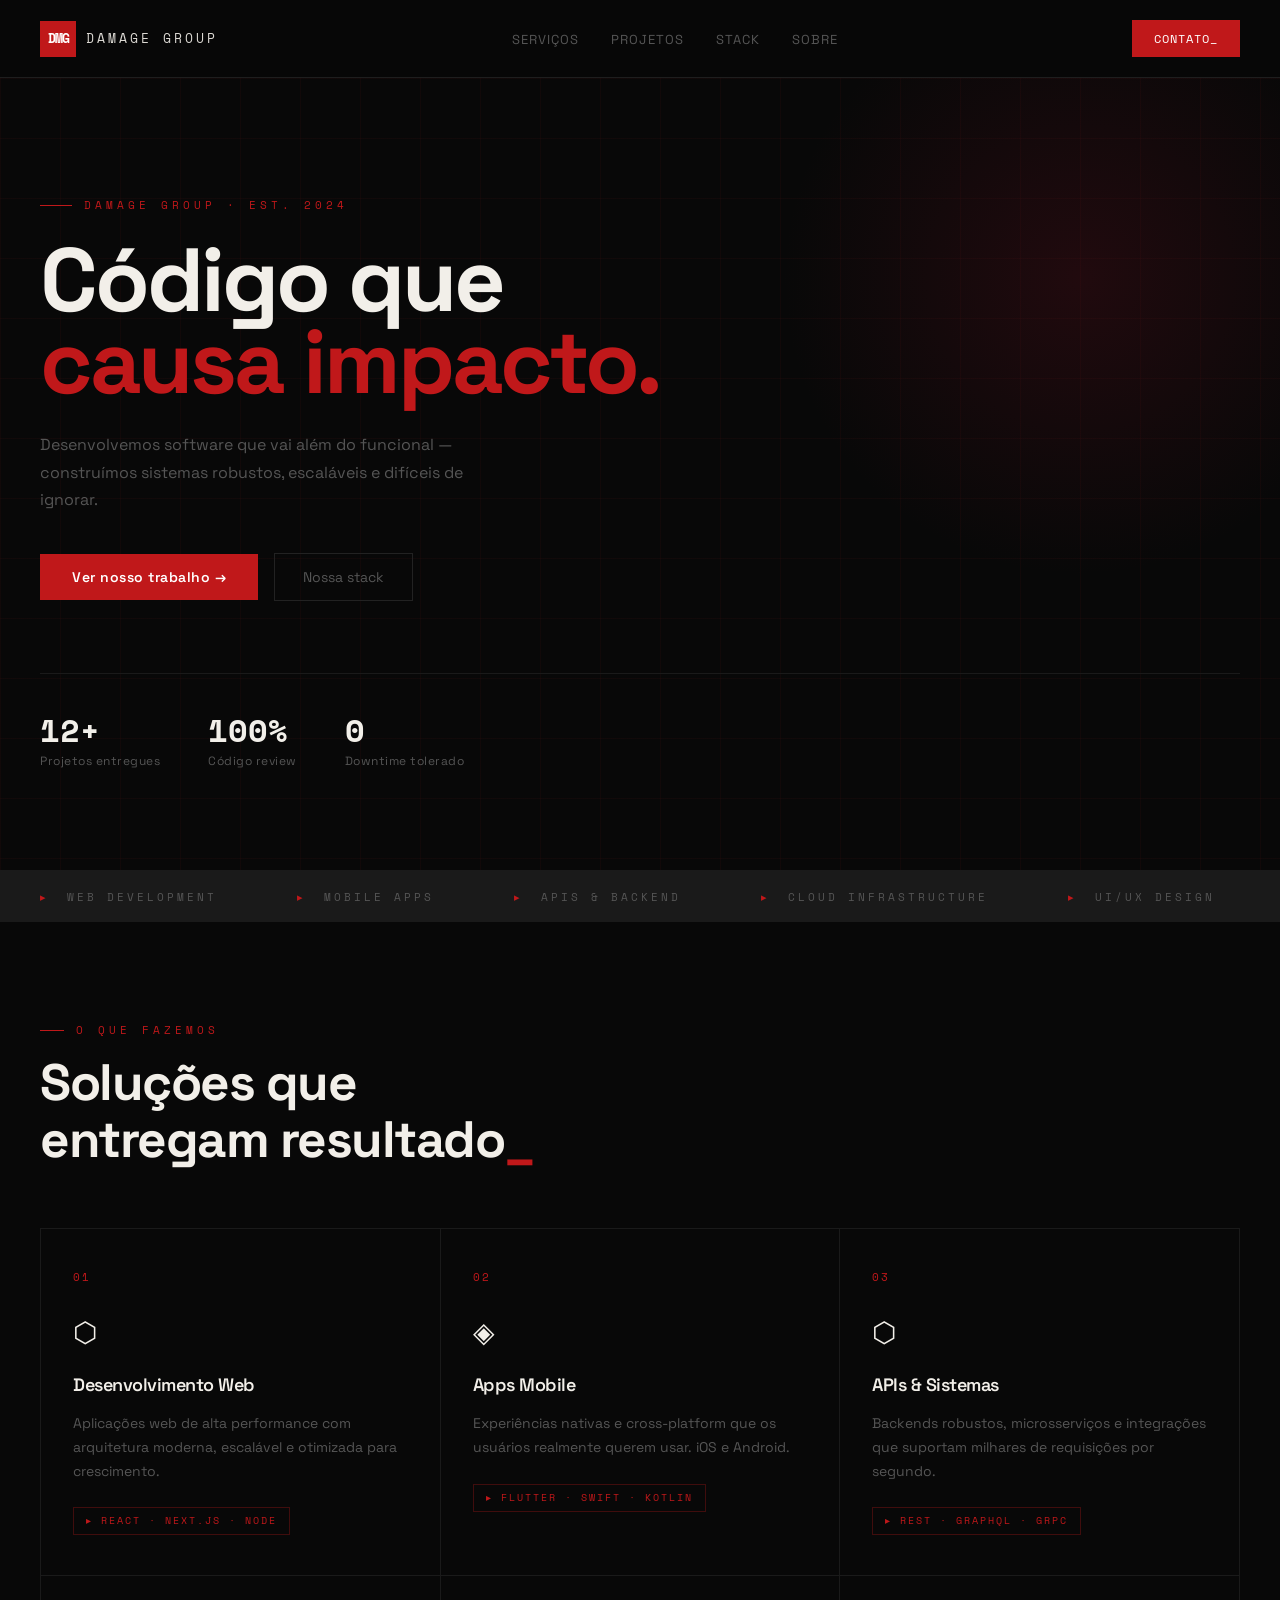
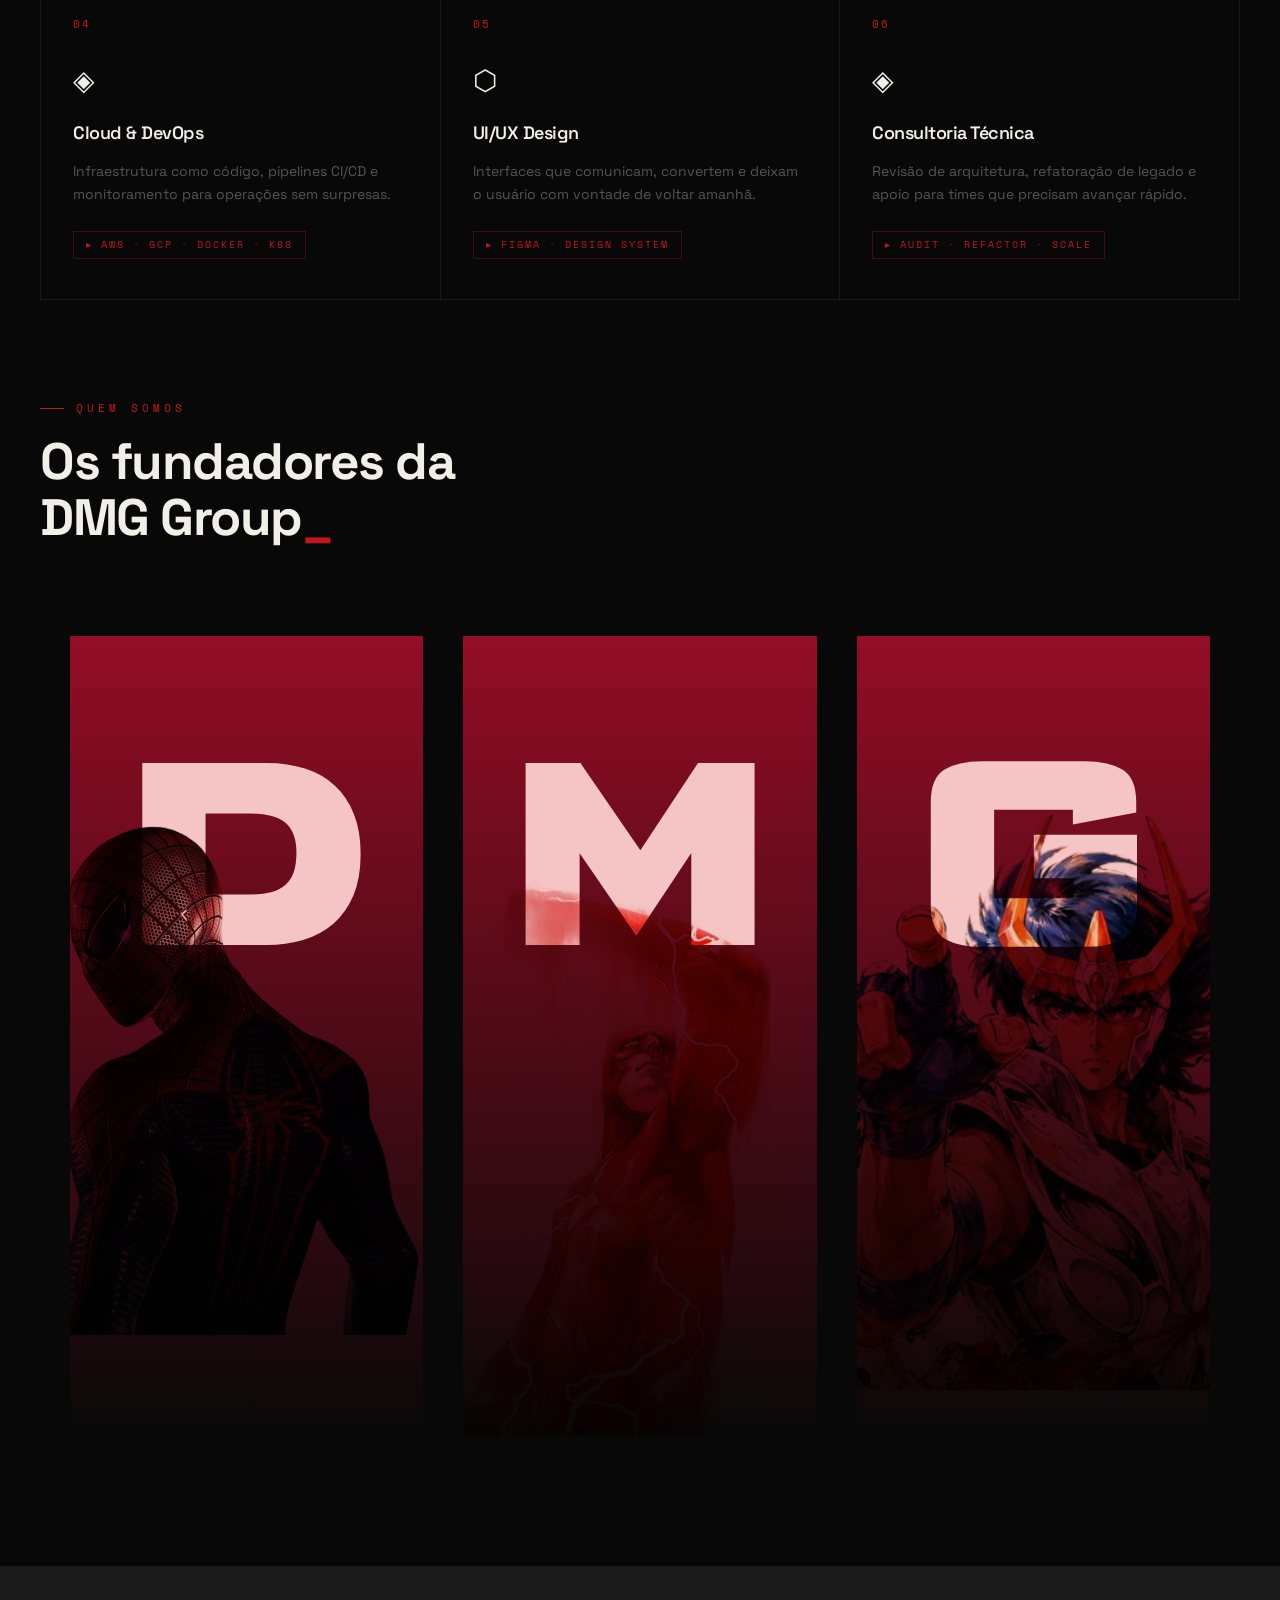
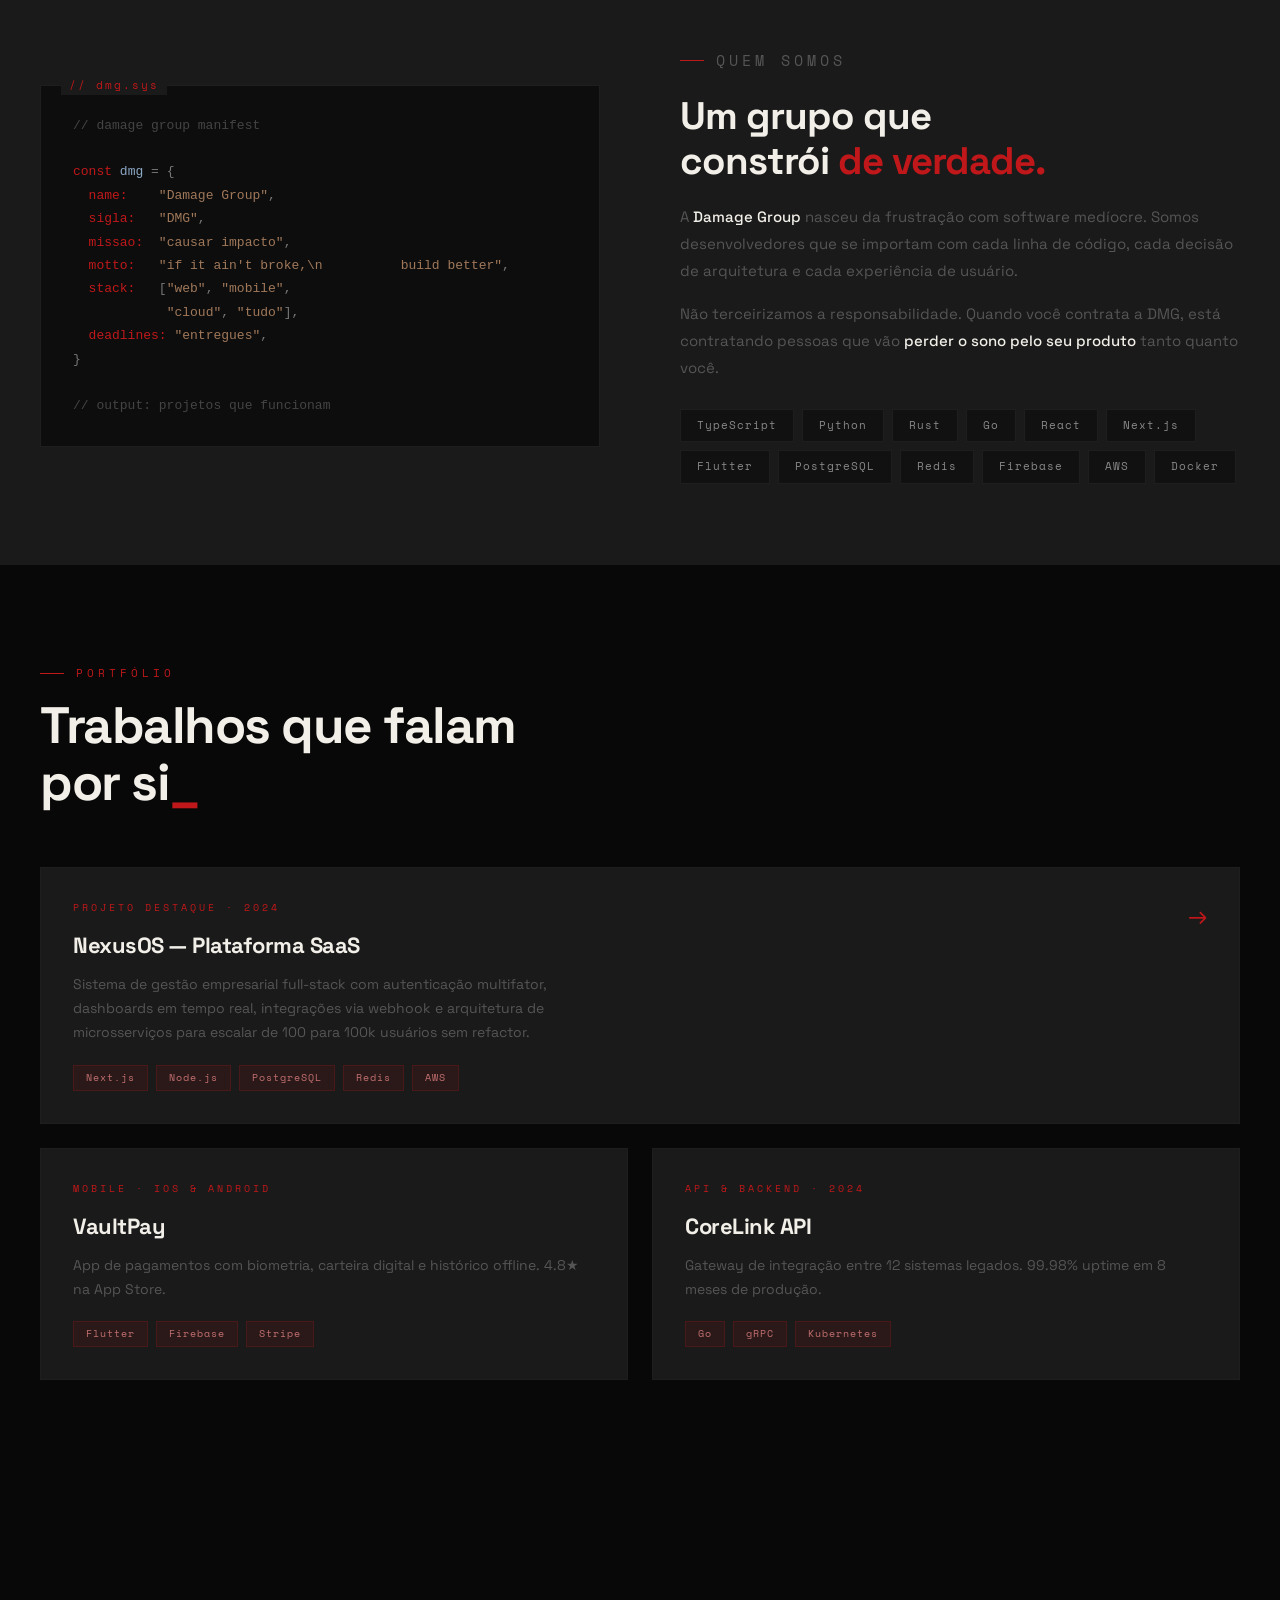
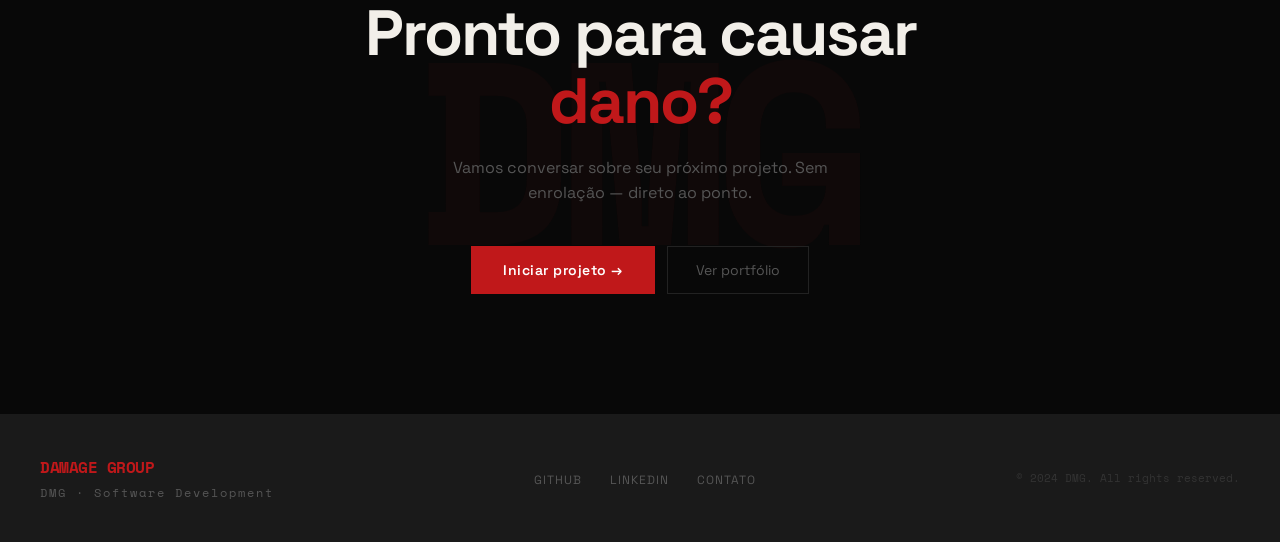
==== DMG_site/damage_group_landing.html @ 2942498f "Card section" ====
<!DOCTYPE html>
<html lang="pt-BR">
<head>
<meta charset="UTF-8">
<meta name="viewport" content="width=device-width, initial-scale=1.0">  
<link rel="stylesheet" href="css.css">
</head>
<nav>
  <div class="nav-logo">
    <div class="logo-mark">DMG</div>
    <span class="logo-text">Damage Group</span>
  </div>
  <ul class="nav-links">
    <li><a href="#">Serviços</a></li>
    <li><a href="#">Projetos</a></li>
    <li><a href="#">Stack</a></li>
    <li><a href="#">Sobre</a></li>
  </ul>
  <button class="nav-cta">Contato_</button>
</nav>

<!-- HERO -->
<section class="hero">
  <div class="hero-grid"></div>
  <div class="hero-glow"></div>

  <p class="hero-eyebrow">Damage Group · Est. 2024</p>

  <h1>
    Código que<br>
    <em>causa impacto.</em>
  </h1>

  <p class="hero-sub">
    Desenvolvemos software que vai além do funcional — construímos sistemas robustos, escaláveis e difíceis de ignorar.
  </p>

  <div class="hero-actions">
    <button class="btn-primary" onclick="sendPrompt('Quero saber mais sobre os serviços da Damage Group')">Ver nosso trabalho →</button>
    <button class="btn-ghost">Nossa stack</button>
  </div>

  <div class="hero-stats">
    <div>
      <div class="stat-num">12+</div>
      <div class="stat-label">Projetos entregues</div>
    </div>
    <div>
      <div class="stat-num">100%</div>
      <div class="stat-label">Código review</div>
    </div>
    <div>
      <div class="stat-num">0</div>
      <div class="stat-label">Downtime tolerado</div>
    </div>
  </div>
</section>

<!-- TICKER -->
<div class="ticker">
  <div class="ticker-inner" id="ticker">
    <span class="ticker-item"><span>▸</span> Web Development</span>
    <span class="ticker-item"><span>▸</span> Mobile Apps</span>
    <span class="ticker-item"><span>▸</span> APIs & Backend</span>
    <span class="ticker-item"><span>▸</span> Cloud Infrastructure</span>
    <span class="ticker-item"><span>▸</span> UI/UX Design</span>
    <span class="ticker-item"><span>▸</span> Code Review</span>
    <span class="ticker-item"><span>▸</span> DevOps</span>
    <span class="ticker-item"><span>▸</span> Security Audit</span>
    <span class="ticker-item"><span>▸</span> Web Development</span>
    <span class="ticker-item"><span>▸</span> Mobile Apps</span>
    <span class="ticker-item"><span>▸</span> APIs & Backend</span>
    <span class="ticker-item"><span>▸</span> Cloud Infrastructure</span>
    <span class="ticker-item"><span>▸</span> UI/UX Design</span>
    <span class="ticker-item"><span>▸</span> Code Review</span>
    <span class="ticker-item"><span>▸</span> DevOps</span>
    <span class="ticker-item"><span>▸</span> Security Audit</span>
  </div>
</div>

<!-- SERVICES -->
<section class="section">
  <p class="section-label">O que fazemos</p>
  <h2 class="section-title">Soluções que entregam resultado<span class="cursor">_</span></h2>

  <div class="services-grid">
    <div class="service-card">
      <div class="service-num">01</div>
      <span class="service-icon">⬡</span>
      <div class="service-name">Desenvolvimento Web</div>
      <p class="service-desc">Aplicações web de alta performance com arquitetura moderna, escalável e otimizada para crescimento.</p>
      <span class="service-tag">▸ React · Next.js · Node</span>
    </div>
    <div class="service-card">
      <div class="service-num">02</div>
      <span class="service-icon">◈</span>
      <div class="service-name">Apps Mobile</div>
      <p class="service-desc">Experiências nativas e cross-platform que os usuários realmente querem usar. iOS e Android.</p>
      <span class="service-tag">▸ Flutter · Swift · Kotlin</span>
    </div>
    <div class="service-card">
      <div class="service-num">03</div>
      <span class="service-icon">⬡</span>
      <div class="service-name">APIs & Sistemas</div>
      <p class="service-desc">Backends robustos, microsserviços e integrações que suportam milhares de requisições por segundo.</p>
      <span class="service-tag">▸ REST · GraphQL · gRPC</span>
    </div>
    <div class="service-card">
      <div class="service-num">04</div>
      <span class="service-icon">◈</span>
      <div class="service-name">Cloud & DevOps</div>
      <p class="service-desc">Infraestrutura como código, pipelines CI/CD e monitoramento para operações sem surpresas.</p>
      <span class="service-tag">▸ AWS · GCP · Docker · K8s</span>
    </div>
    <div class="service-card">
      <div class="service-num">05</div>
      <span class="service-icon">⬡</span>
      <div class="service-name">UI/UX Design</div>
      <p class="service-desc">Interfaces que comunicam, convertem e deixam o usuário com vontade de voltar amanhã.</p>
      <span class="service-tag">▸ Figma · Design System</span>
    </div>
    <div class="service-card">
      <div class="service-num">06</div>
      <span class="service-icon">◈</span>
      <div class="service-name">Consultoria Técnica</div>
      <p class="service-desc">Revisão de arquitetura, refatoração de legado e apoio para times que precisam avançar rápido.</p>
      <span class="service-tag">▸ Audit · Refactor · Scale</span>
    </div>
  </div>
</section>
<section class="sectioncard">
  <p class="section-label">Quem somos</p>
  <h2 class="section-title">Os fundadores da DMG Group<span class="cursor">_</span></h2>
  <div class="card-display">
    <div class="card" id="d">
      <div class="letter">D</div>
      <img src="images/dan.png" class="photo">  
    </div>
    <div class="card" id="m">
      <div class="letter">M</div>
      <img src="images/mige.png" class="photo">
    </div>
    <div class="card" id="g">
      <div class="letter">G</div>
      <img src="images/gui.png" class="photo">
    </div>
  </div>
</section>

<!-- ABOUT STRIP -->
<div class="about-strip">
  <div class="about-code">
<pre><span class="code-cmt">// damage group manifest</span>

<span class="code-key">const</span> <span class="code-val">dmg</span> = {
  <span class="code-key">name:</span>    <span class="code-str">"Damage Group"</span>,
  <span class="code-key">sigla:</span>   <span class="code-str">"DMG"</span>,
  <span class="code-key">missao:</span>  <span class="code-str">"causar impacto"</span>,
  <span class="code-key">motto:</span>   <span class="code-str">"if it ain't broke,\n          build better"</span>,
  <span class="code-key">stack:</span>   [<span class="code-str">"web"</span>, <span class="code-str">"mobile"</span>,
            <span class="code-str">"cloud"</span>, <span class="code-str">"tudo"</span>],
  <span class="code-key">deadlines:</span> <span class="code-str">"entregues"</span>,
}

<span class="code-cmt">// output: projetos que funcionam</span></pre>
  </div>

  <div class="about-text">
    <p class="section-label" style="margin-bottom:20px">Quem somos</p>
    <h2>Um grupo que<br>constrói <span style="color:var(--red)">de verdade.</span></h2>
    <p>
      A <strong>Damage Group</strong> nasceu da frustração com software medíocre. Somos desenvolvedores que se importam com cada linha de código, cada decisão de arquitetura e cada experiência de usuário.
    </p>
    <p>
      Não terceirizamos a responsabilidade. Quando você contrata a DMG, está contratando pessoas que vão <strong>perder o sono pelo seu produto</strong> tanto quanto você.
    </p>

    <div class="tech-list">
      <span class="tech-pill">TypeScript</span>
      <span class="tech-pill">Python</span>
      <span class="tech-pill">Rust</span>
      <span class="tech-pill">Go</span>
      <span class="tech-pill">React</span>
      <span class="tech-pill">Next.js</span>
      <span class="tech-pill">Flutter</span>
      <span class="tech-pill">PostgreSQL</span>
      <span class="tech-pill">Redis</span>
      <span class="tech-pill">Firebase</span>
      <span class="tech-pill">AWS</span>
      <span class="tech-pill">Docker</span>
    </div>
  </div>
</div>

<!-- PROJECTS -->
<section class="section">
  <p class="section-label">Portfólio</p>
  <h2 class="section-title">Trabalhos que falam por si<span class="cursor">_</span></h2>

  <div class="projects-grid">
    <div class="project-card featured">
      <div>
        <div class="project-type">Projeto destaque · 2024</div>
        <div class="project-name">NexusOS — Plataforma SaaS</div>
        <p class="project-desc">Sistema de gestão empresarial full-stack com autenticação multifator, dashboards em tempo real, integrações via webhook e arquitetura de microsserviços para escalar de 100 para 100k usuários sem refactor.</p>
        <div class="project-tags">
          <span class="project-tag">Next.js</span>
          <span class="project-tag">Node.js</span>
          <span class="project-tag">PostgreSQL</span>
          <span class="project-tag">Redis</span>
          <span class="project-tag">AWS</span>
        </div>
      </div>
      <div class="project-arrow">→</div>
    </div>

    <div class="project-card">
      <div class="project-type">Mobile · iOS & Android</div>
      <div class="project-name">VaultPay</div>
      <p class="project-desc">App de pagamentos com biometria, carteira digital e histórico offline. 4.8★ na App Store.</p>
      <div class="project-tags">
        <span class="project-tag">Flutter</span>
        <span class="project-tag">Firebase</span>
        <span class="project-tag">Stripe</span>
      </div>
    </div>

    <div class="project-card">
      <div class="project-type">API & Backend · 2024</div>
      <div class="project-name">CoreLink API</div>
      <p class="project-desc">Gateway de integração entre 12 sistemas legados. 99.98% uptime em 8 meses de produção.</p>
      <div class="project-tags">
        <span class="project-tag">Go</span>
        <span class="project-tag">gRPC</span>
        <span class="project-tag">Kubernetes</span>
      </div>
    </div>
  </div>
</section>

<!-- CTA -->
<section class="cta-section">
  <h2>Pronto para causar <span style="color:var(--red)">dano?</span></h2>
  <p>Vamos conversar sobre seu próximo projeto. Sem enrolação — direto ao ponto.</p>
  <div class="cta-actions">
    <button class="btn-primary" onclick="sendPrompt('Quero contratar a Damage Group para um projeto')">Iniciar projeto →</button>
    <button class="btn-ghost">Ver portfólio</button>
  </div>
</section>

<!-- FOOTER -->
<footer>
  <div class="footer-brand">
    <strong>DAMAGE GROUP</strong>
    DMG · Software Development
  </div>
  <ul class="footer-links">
    <li><a href="#">GitHub</a></li>
    <li><a href="#">LinkedIn</a></li>
    <li><a href="#">Contato</a></li>
  </ul>
  <span class="footer-copy">© 2024 DMG. All rights reserved.</span>
</footer>
<script src="script.js"></script>
---- DMG_site/css.css ----
@import url('https://fonts.googleapis.com/css2?family=Space+Grotesk:wght@300;400;500;600;700&family=Space+Mono:wght@400;700&display=swap');
@import url('https://fonts.googleapis.com/css2?family=Science+Gothic:wght@100..900&display=swap');
  *, *::before, *::after { box-sizing: border-box; margin: 0; padding: 0; }

  :root {
    --black: #080808;
    --red: #C0181A;
    --burgundy: #6B1020;
    --white: #F2EFE9;
    --off: #1A1A1A;
    --muted: #555;
    --mono: 'Space Mono', monospace;
    --sans: 'Space Grotesk', sans-serif;
  }

  body {
    background: var(--black);
    color: var(--white);
    font-family: var(--sans);
    overflow-x: hidden;
    line-height: 1.6;
  }  
  
  /* NAV */
  nav {
    display: flex;
    align-items: center;
    justify-content: space-between;
    padding: 20px 40px;
    border-bottom: 1px solid #1e1e1e;
    position: sticky;
    top: 0;
    background: rgba(8,8,8,0.95);
    backdrop-filter: blur(12px);
    z-index: 100;
  }

  .nav-logo {
    display: flex;
    align-items: center;
    gap: 10px;
  }

  .logo-mark {
    width: 36px;
    height: 36px;
    background: var(--red);
    display: flex;
    align-items: center;
    justify-content: center;
    font-family: var(--mono);
    font-size: 13px;
    font-weight: 700;
    letter-spacing: -1px;
    color: #fff;
  }

  .logo-text {
    font-family: var(--mono);
    font-size: 13px;
    letter-spacing: 3px;
    text-transform: uppercase;
    color: var(--white);
    opacity: 0.9;
  }

  .nav-links {
    display: flex;
    gap: 32px;
    list-style: none;
  }

  .nav-links a {
    color: var(--muted);
    text-decoration: none;
    font-size: 13px;
    letter-spacing: 1px;
    text-transform: uppercase;
    transition: color 0.2s;
  }

  .nav-links a:hover { color: var(--white); }

  .nav-cta {
    background: var(--red);
    color: #fff;
    border: none;
    padding: 10px 22px;
    font-family: var(--mono);
    font-size: 12px;
    letter-spacing: 1px;
    cursor: pointer;
    text-transform: uppercase;
    transition: background 0.2s;
  }

  .nav-cta:hover { background: #a01214; }

  /* HERO */
  .hero {
    min-height: 88vh;
    display: flex;
    flex-direction: column;
    justify-content: center;
    padding: 80px 40px 60px;
    position: relative;
    overflow: hidden;
  }

  .hero-grid {
    position: absolute;
    inset: 0;
    background-image:
      linear-gradient(rgba(192,24,26,0.05) 1px, transparent 1px),
      linear-gradient(90deg, rgba(192,24,26,0.05) 1px, transparent 1px);
    background-size: 60px 60px;
    pointer-events: none;
  }

  .hero-glow {
    position: absolute;
    width: 600px;
    height: 600px;
    background: radial-gradient(circle, rgba(107,16,32,0.25) 0%, transparent 70%);
    top: -100px;
    right: -100px;
    pointer-events: none;
  }

  .hero-eyebrow {
    font-family: var(--mono);
    font-size: 11px;
    color: var(--red);
    letter-spacing: 4px;
    text-transform: uppercase;
    margin-bottom: 24px;
    display: flex;
    align-items: center;
    gap: 12px;
  }

  .hero-eyebrow::before {
    content: '';
    display: block;
    width: 32px;
    height: 1px;
    background: var(--red);
  }

  .hero h1 {
    font-size: clamp(48px, 7vw, 96px);
    font-weight: 700;
    line-height: 0.92;
    letter-spacing: -3px;
    max-width: 800px;
    position: relative;
    z-index: 1;
  }

  .hero h1 em {
    font-style: normal;
    color: var(--red);
    display: block;
  }

  .hero-sub {
    font-size: 16px;
    color: var(--muted);
    max-width: 480px;
    margin-top: 28px;
    line-height: 1.7;
    position: relative;
    z-index: 1;
  }

  .hero-actions {
    display: flex;
    gap: 16px;
    margin-top: 40px;
    align-items: center;
    position: relative;
    z-index: 1;
  }

  .btn-primary {
    background: var(--red);
    color: #fff;
    border: none;
    padding: 14px 32px;
    font-family: var(--sans);
    font-size: 14px;
    font-weight: 600;
    cursor: pointer;
    letter-spacing: 0.5px;
    transition: background 0.2s, transform 0.1s;
  }

  .btn-primary:hover { background: #a01214; }
  .btn-primary:active { transform: scale(0.98); }

  .btn-ghost {
    background: none;
    color: var(--muted);
    border: 1px solid #222;
    padding: 14px 28px;
    font-family: var(--sans);
    font-size: 14px;
    cursor: pointer;
    transition: border-color 0.2s, color 0.2s;
  }

  .btn-ghost:hover { border-color: #444; color: var(--white); }

  .hero-stats {
    display: flex;
    gap: 48px;
    margin-top: 72px;
    padding-top: 40px;
    border-top: 1px solid #1a1a1a;
    position: relative;
    z-index: 1;
  }

  .stat-num {
    font-family: var(--mono);
    font-size: 32px;
    font-weight: 700;
    color: var(--white);
    line-height: 1;
  }

  .stat-label {
    font-size: 12px;
    color: var(--muted);
    margin-top: 6px;
    letter-spacing: 0.5px;
  }

  /* TICKER */
  .ticker {
    border-top: 1px solid #1a1a1a;
    border-bottom: 1px solid #1a1a1a;
    background: var(--off);
    padding: 12px 0;
    overflow: hidden;
    white-space: nowrap;
  }

  .ticker-inner {
    display: inline-flex;
    animation: ticker 18s linear infinite;
  }

  .ticker-item {
    font-family: var(--mono);
    font-size: 11px;
    letter-spacing: 3px;
    text-transform: uppercase;
    color: var(--muted);
    padding: 0 40px;
  }

  .ticker-item span {
    color: var(--red);
    margin-right: 8px;
  }

  .card-display{
    width: 100%;
    padding: 10px;
    margin-top: 60px;
    display: flex;
    flex-direction: row;
    align-items: center;
    justify-content: space-between;
    transition: all .4s ease;
  }

  .card{
    overflow: hidden;
    justify-content: center;
    align-items: center;
    display: flex;
    flex-direction: column;
    width: 550px;
    height: 800px;
    background: linear-gradient(to bottom, #940d26, #080808);
    padding: 0px;
    margin: 20px;
    font-family: "Science Gothic", sans-serif;
    font-size: 150px;
    font-weight: 800;
    color: #f5c5c5;
    transition: all .4s ease;
    position: relative;
  }

  .photo{
    min-width: 100%;
    position: relative;
    inset: 0;
    margin-top: 80px;
    z-index: 2;
    overflow: hidden;
    
    mix-blend-mode:multiply;

  }

  .card:hover{
    transform: scale(1.05);
  }

  .card.active{
    transform: scale(1.20);
    z-index: 2;
  }

  .card.inactive{
    transform: scale(0.8);
    opacity: 0.1;
    margin: 30px;
  }

  .letter{
    position: absolute;
    top: 10px;
    font-size: 260px;
  }
  @keyframes ticker {
    from { transform: translateX(0); }
    to { transform: translateX(-50%); }
  }

  /* SERVICES */
  .section {
    padding: 100px 40px;
    width: 100%;
  }
  .sectioncard{
    padding: 100px 40px;
    padding-top: 0px;;
    width: 100%;
  }
  .section-label {
    font-family: var(--mono);
    font-size: 11px;
    color: var(--red);
    letter-spacing: 4px;
    text-transform: uppercase;
    margin-bottom: 16px;
    display: flex;
    align-items: center;
    gap: 12px;
  }

  .section-label::before {
    content: '';
    display: block;
    width: 24px;
    height: 1px;
    background: var(--red);
  }

  .section-title {
    font-size: clamp(32px, 4vw, 52px);
    font-weight: 700;
    letter-spacing: -1.5px;
    line-height: 1.1;
    max-width: 520px;
  }

  .services-grid {
    display: grid;
    grid-template-columns: repeat(3, 1fr);
    gap: 1px;
    margin-top: 60px;
    background: #1a1a1a;
    border: 1px solid #1a1a1a;
  }

  .service-card {
    background: var(--black);
    padding: 40px 32px;
    position: relative;
    overflow: hidden;
    transition: background 0.25s;
  }

  .service-card::before {
    content: '';
    position: absolute;
    top: 0;
    left: 0;
    right: 0;
    height: 2px;
    background: var(--red);
    transform: scaleX(0);
    transform-origin: left;
    transition: transform 0.3s;
  }

  .service-card:hover { background: #0d0d0d; }
  .service-card:hover::before { transform: scaleX(1); }

  .service-num {
    font-family: var(--mono);
    font-size: 11px;
    color: var(--red);
    letter-spacing: 2px;
    margin-bottom: 24px;
  }

  .service-icon {
    font-size: 28px;
    margin-bottom: 16px;
    display: block;
  }

  .service-name {
    font-size: 18px;
    font-weight: 600;
    letter-spacing: -0.5px;
    margin-bottom: 12px;
  }

  .service-desc {
    font-size: 14px;
    color: var(--muted);
    line-height: 1.7;
  }

  .service-tag {
    display: inline-flex;
    margin-top: 24px;
    font-family: var(--mono);
    font-size: 10px;
    color: var(--red);
    letter-spacing: 2px;
    text-transform: uppercase;
    border: 1px solid rgba(192,24,26,0.3);
    padding: 5px 12px;
    gap: 6px;
    align-items: center;
  }

  /* ABOUT STRIP */
  .about-strip {
    background: var(--off);
    border-top: 1px solid #1a1a1a;
    border-bottom: 1px solid #1a1a1a;
    padding: 80px 40px;
    display: grid;
    grid-template-columns: 1fr 1fr;
    gap: 80px;
    align-items: center;
  }

  .about-code {
    background: #0d0d0d;
    border: 1px solid #1e1e1e;
    padding: 28px 32px;
    font-family: var(--mono);
    font-size: 13px;
    line-height: 1.8;
    color: #777;
    position: relative;
  }

  .about-code::before {
    content: '// dmg.sys';
    position: absolute;
    top: -10px;
    left: 20px;
    background: var(--off);
    padding: 0 8px;
    font-size: 11px;
    color: var(--red);
    letter-spacing: 2px;
  }

  .code-key { color: var(--red); }
  .code-str { color: #a0785a; }
  .code-val { color: #8ca8c5; }
  .code-cmt { color: #444; }

  .about-text h2 {
    font-size: clamp(28px, 3vw, 40px);
    font-weight: 700;
    letter-spacing: -1px;
    line-height: 1.15;
    margin-bottom: 20px;
  }

  .about-text p {
    font-size: 15px;
    color: var(--muted);
    line-height: 1.8;
    margin-bottom: 16px;
  }

  .about-text strong { color: var(--white); font-weight: 500; }

  /* TECH STACK */
  .tech-list {
    display: flex;
    flex-wrap: wrap;
    gap: 8px;
    margin-top: 28px;
  }

  .tech-pill {
    background: #111;
    border: 1px solid #1e1e1e;
    padding: 7px 16px;
    font-family: var(--mono);
    font-size: 11px;
    color: #888;
    letter-spacing: 1px;
    transition: border-color 0.2s, color 0.2s;
    cursor: default;
  }

  .tech-pill:hover { border-color: var(--red); color: var(--white); }

  /* PROJECTS */
  .projects-grid {
    display: grid;
    grid-template-columns: repeat(2, 1fr);
    gap: 24px;
    margin-top: 56px;
  }

  .project-card {
    background: var(--off);
    border: 1px solid #1e1e1e;
    padding: 32px;
    position: relative;
    overflow: hidden;
    transition: border-color 0.2s;
  }

  .project-card:hover { border-color: #2a2a2a; }

  .project-card.featured {
    grid-column: 1 / -1;
    display: grid;
    grid-template-columns: 1fr auto;
    align-items: start;
    gap: 32px;
  }

  .project-type {
    font-family: var(--mono);
    font-size: 10px;
    color: var(--red);
    letter-spacing: 3px;
    text-transform: uppercase;
    margin-bottom: 12px;
  }

  .project-name {
    font-size: 22px;
    font-weight: 700;
    letter-spacing: -0.5px;
    margin-bottom: 10px;
  }

  .project-desc {
    font-size: 14px;
    color: var(--muted);
    line-height: 1.7;
    max-width: 520px;
  }

  .project-tags {
    display: flex;
    gap: 8px;
    flex-wrap: wrap;
    margin-top: 20px;
  }

  .project-tag {
    background: rgba(192,24,26,0.1);
    border: 1px solid rgba(192,24,26,0.2);
    color: #c47070;
    font-family: var(--mono);
    font-size: 10px;
    letter-spacing: 1px;
    padding: 4px 12px;
  }

  .project-arrow {
    font-size: 24px;
    color: var(--red);
    line-height: 1;
    margin-top: 4px;
  }

  /* CTA SECTION */
  .cta-section {
    padding: 120px 40px;
    text-align: center;
    position: relative;
    overflow: hidden;
  }

  .cta-section::before {
    content: 'DMG';
    position: absolute;
    font-family: var(--mono);
    font-size: 260px;
    font-weight: 700;
    color: rgba(192,24,26,0.04);
    top: 50%;
    left: 50%;
    transform: translate(-50%, -50%);
    pointer-events: none;
    letter-spacing: -10px;
    white-space: nowrap;
  }

  .cta-section h2 {
    font-size: clamp(36px, 5vw, 64px);
    font-weight: 700;
    letter-spacing: -2px;
    line-height: 1.05;
    position: relative;
    z-index: 1;
    max-width: 640px;
    margin: 0 auto 20px;
  }

  .cta-section p {
    font-size: 16px;
    color: var(--muted);
    max-width: 440px;
    margin: 0 auto 40px;
    position: relative;
    z-index: 1;
  }

  .cta-actions {
    display: flex;
    gap: 12px;
    justify-content: center;
    position: relative;
    z-index: 1;
  }

  /* FOOTER */
  footer {
    border-top: 1px solid #1a1a1a;
    padding: 40px;
    display: flex;
    align-items: center;
    justify-content: space-between;
    background: var(--off);
  }

  .footer-brand {
    font-family: var(--mono);
    font-size: 12px;
    color: var(--muted);
    letter-spacing: 2px;
  }

  .footer-brand strong {
    color: var(--red);
    display: block;
    font-size: 16px;
    font-weight: 700;
    letter-spacing: -0.5px;
    margin-bottom: 2px;
  }

  .footer-links {
    display: flex;
    gap: 28px;
    list-style: none;
  }

  .footer-links a {
    font-size: 12px;
    color: var(--muted);
    text-decoration: none;
    letter-spacing: 1px;
    text-transform: uppercase;
    transition: color 0.2s;
  }

  .footer-links a:hover { color: var(--white); }

  .footer-copy {
    font-family: var(--mono);
    font-size: 11px;
    color: #333;
  }

  /* Cursor blink */
  @keyframes blink { 50% { opacity: 0; } }
  .cursor { animation: blink 1s step-end infinite; color: var(--red); }
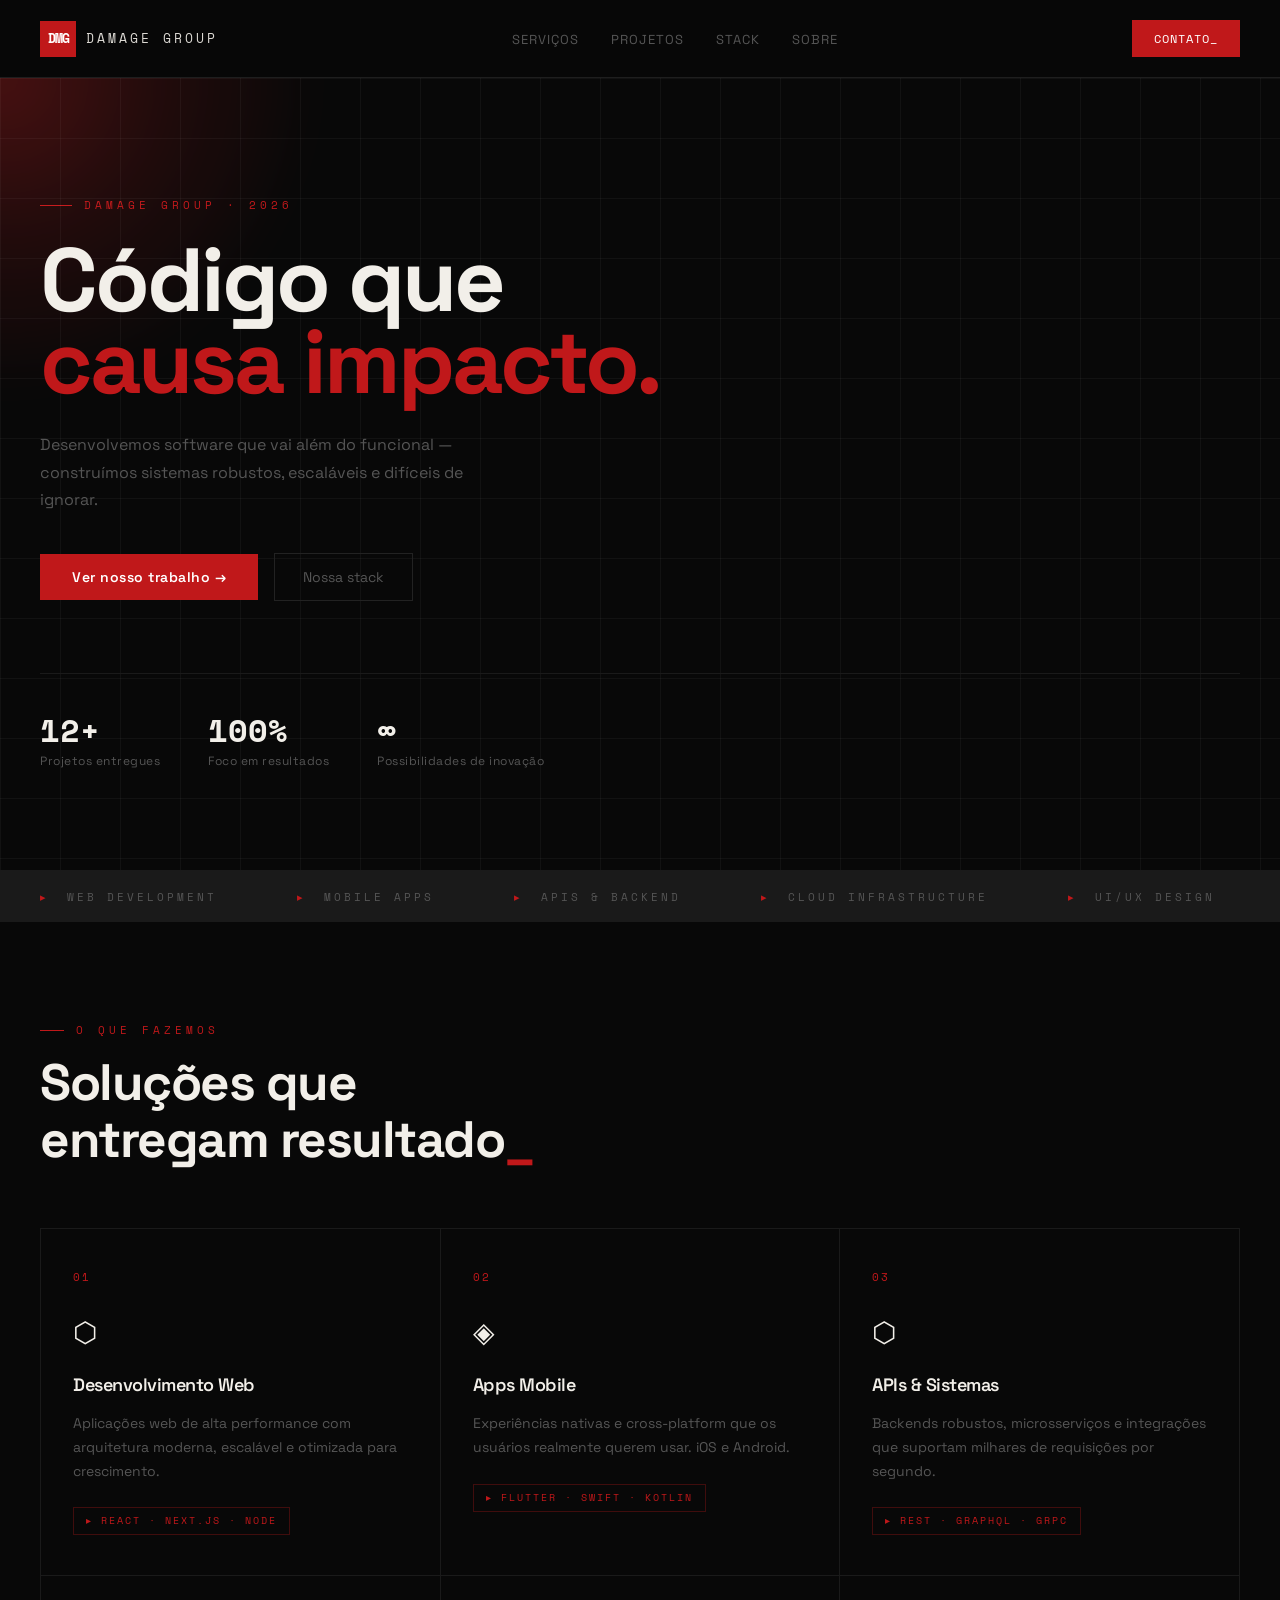
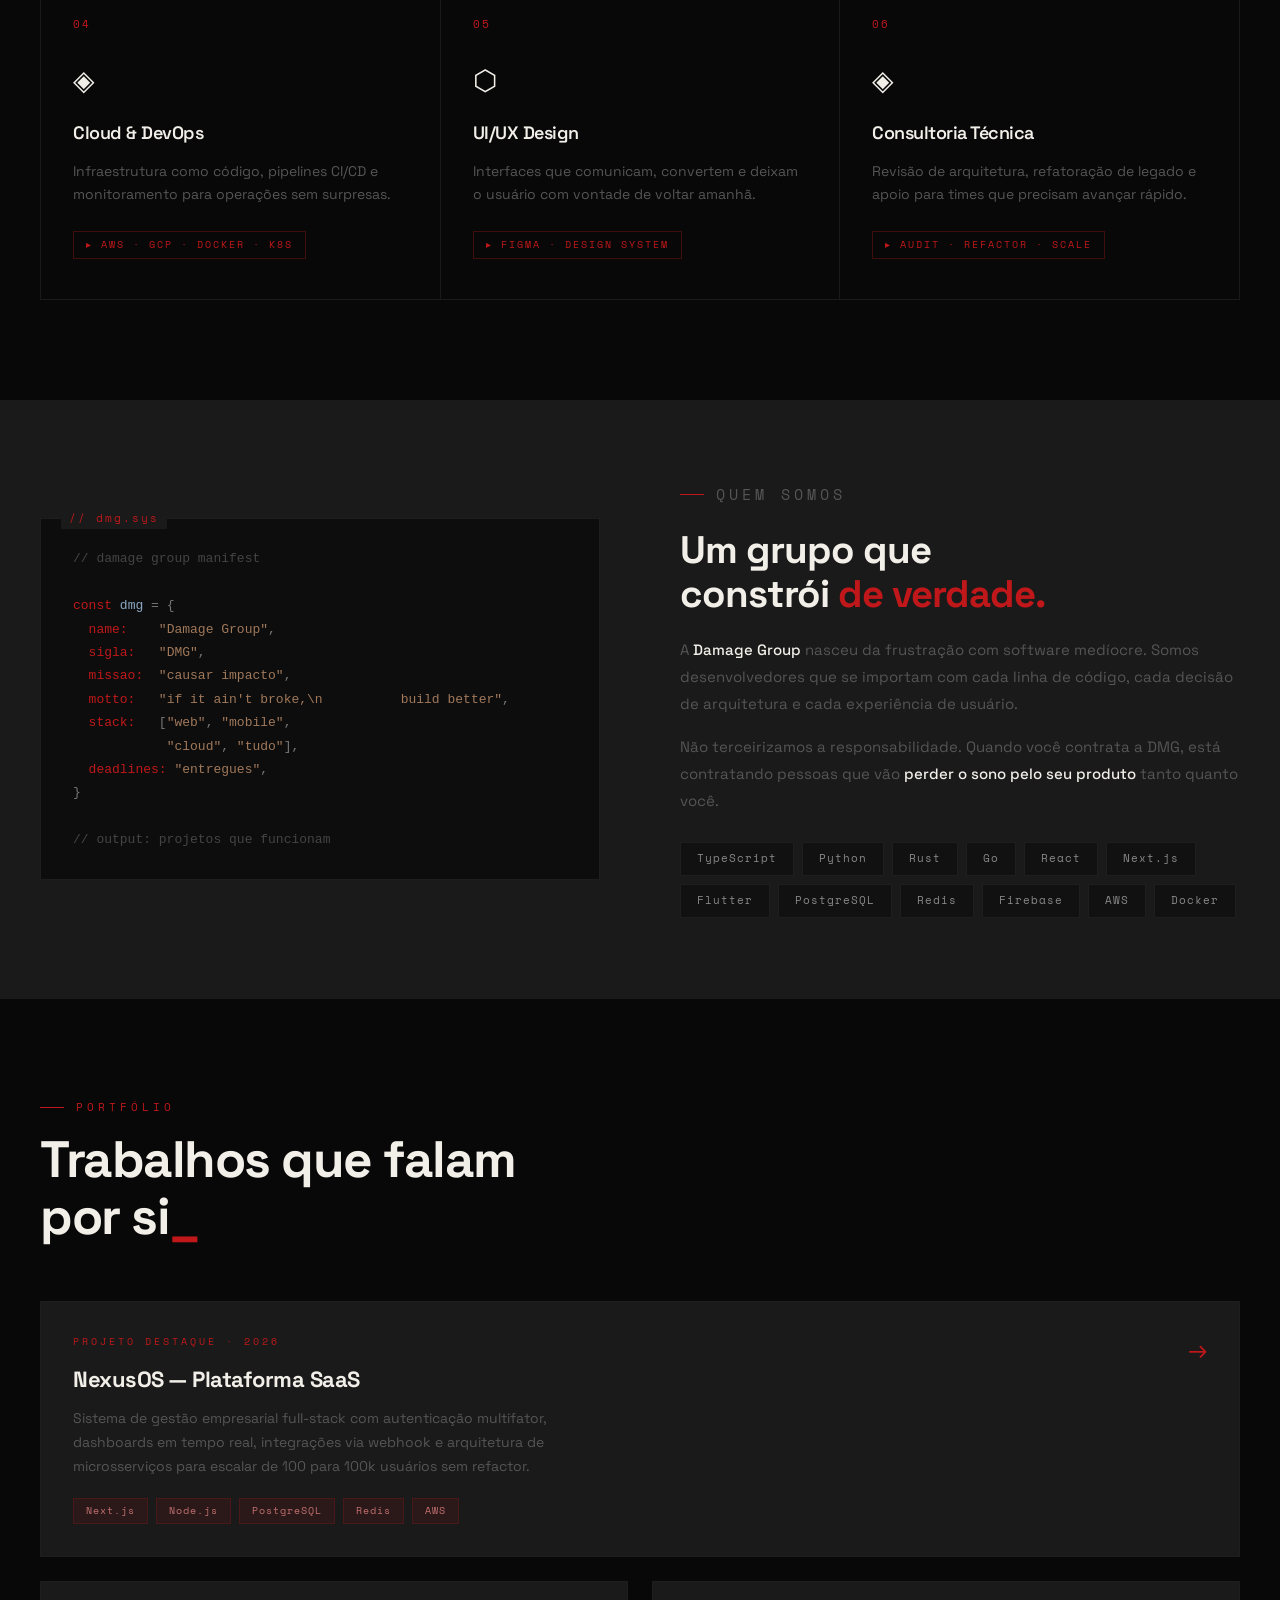
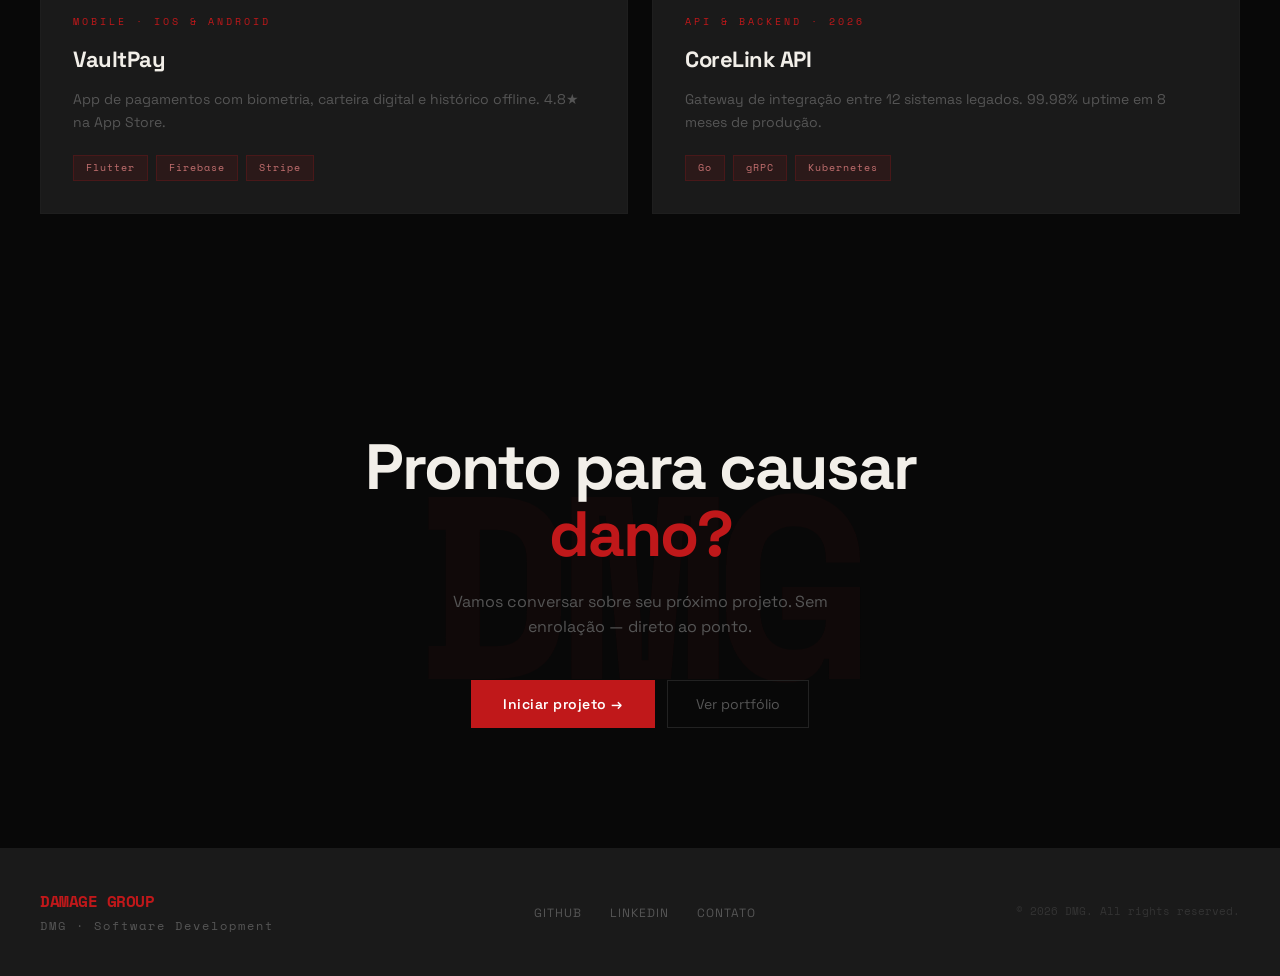
==== commit a338efdb: "Mudança no hero + 2024 -> 2026" ====
--- a/DMG_site/damage_group_landing.html
+++ b/DMG_site/damage_group_landing.html
@@ -1,156 +1,167 @@
-<!DOCTYPE html>
+<!doctype html>
 <html lang="pt-BR">
-<head>
-<meta charset="UTF-8">
-<meta name="viewport" content="width=device-width, initial-scale=1.0">  
-<link rel="stylesheet" href="css.css">
-</head>
-<nav>
-  <div class="nav-logo">
-    <div class="logo-mark">DMG</div>
-    <span class="logo-text">Damage Group</span>
+  <head>
+    <meta charset="UTF-8" />
+    <meta name="viewport" content="width=device-width, initial-scale=1.0" />
+    <link rel="stylesheet" href="css.css" />
+    <script defer src="script.js"></script>
+  </head>
+  <nav>
+    <div class="nav-logo">
+      <div class="logo-mark">DMG</div>
+      <span class="logo-text">Damage Group</span>
+    </div>
+    <ul class="nav-links">
+      <li><a href="#">Serviços</a></li>
+      <li><a href="#">Projetos</a></li>
+      <li><a href="#">Stack</a></li>
+      <li><a href="#">Sobre</a></li>
+    </ul>
+    <button class="nav-cta">Contato_</button>
+  </nav>
+
+  <!-- HERO -->
+  <section class="hero">
+    <div class="hero-grid"></div>
+    <div class="hero-light" id="heroLight"></div>
+
+    <p class="hero-eyebrow">Damage Group · 2026</p>
+
+    <h1>
+      Código que<br />
+      <em>causa impacto.</em>
+    </h1>
+
+    <p class="hero-sub">
+      Desenvolvemos software que vai além do funcional — construímos sistemas
+      robustos, escaláveis e difíceis de ignorar.
+    </p>
+
+    <div class="hero-actions">
+      <button
+        class="btn-primary"
+        onclick="
+          sendPrompt('Quero saber mais sobre os serviços da Damage Group')
+        "
+      >
+        Ver nosso trabalho →
+      </button>
+      <button class="btn-ghost">Nossa stack</button>
+    </div>
+
+    <div class="hero-stats">
+      <div>
+        <div class="stat-num">12+</div>
+        <div class="stat-label">Projetos entregues</div>
+      </div>
+      <div>
+        <div class="stat-num">100%</div>
+        <div class="stat-label">Foco em resultados</div>
+      </div>
+      <div>
+        <div class="stat-num">∞</div>
+        <div class="stat-label">Possibilidades de inovação</div>
+      </div>
+    </div>
+  </section>
+
+  <!-- TICKER -->
+  <div class="ticker">
+    <div class="ticker-inner" id="ticker">
+      <span class="ticker-item"><span>▸</span> Web Development</span>
+      <span class="ticker-item"><span>▸</span> Mobile Apps</span>
+      <span class="ticker-item"><span>▸</span> APIs & Backend</span>
+      <span class="ticker-item"><span>▸</span> Cloud Infrastructure</span>
+      <span class="ticker-item"><span>▸</span> UI/UX Design</span>
+      <span class="ticker-item"><span>▸</span> Code Review</span>
+      <span class="ticker-item"><span>▸</span> Firebase</span>
+      <span class="ticker-item"><span>▸</span> Security Audit</span>
+      <span class="ticker-item"><span>▸</span> Web Development</span>
+      <span class="ticker-item"><span>▸</span> Mobile Apps</span>
+      <span class="ticker-item"><span>▸</span> APIs & Backend</span>
+      <span class="ticker-item"><span>▸</span> Cloud Infrastructure</span>
+      <span class="ticker-item"><span>▸</span> UI/UX Design</span>
+      <span class="ticker-item"><span>▸</span> Code Review</span>
+      <span class="ticker-item"><span>▸</span> Firebase</span>
+      <span class="ticker-item"><span>▸</span> Security Audit</span>
+    </div>
   </div>
-  <ul class="nav-links">
-    <li><a href="#">Serviços</a></li>
-    <li><a href="#">Projetos</a></li>
-    <li><a href="#">Stack</a></li>
-    <li><a href="#">Sobre</a></li>
-  </ul>
-  <button class="nav-cta">Contato_</button>
-</nav>
-
-<!-- HERO -->
-<section class="hero">
-  <div class="hero-grid"></div>
-  <div class="hero-glow"></div>
-
-  <p class="hero-eyebrow">Damage Group · Est. 2024</p>
-
-  <h1>
-    Código que<br>
-    <em>causa impacto.</em>
-  </h1>
-
-  <p class="hero-sub">
-    Desenvolvemos software que vai além do funcional — construímos sistemas robustos, escaláveis e difíceis de ignorar.
-  </p>
-
-  <div class="hero-actions">
-    <button class="btn-primary" onclick="sendPrompt('Quero saber mais sobre os serviços da Damage Group')">Ver nosso trabalho →</button>
-    <button class="btn-ghost">Nossa stack</button>
-  </div>
-
-  <div class="hero-stats">
-    <div>
-      <div class="stat-num">12+</div>
-      <div class="stat-label">Projetos entregues</div>
-    </div>
-    <div>
-      <div class="stat-num">100%</div>
-      <div class="stat-label">Código review</div>
-    </div>
-    <div>
-      <div class="stat-num">0</div>
-      <div class="stat-label">Downtime tolerado</div>
-    </div>
-  </div>
-</section>
-
-<!-- TICKER -->
-<div class="ticker">
-  <div class="ticker-inner" id="ticker">
-    <span class="ticker-item"><span>▸</span> Web Development</span>
-    <span class="ticker-item"><span>▸</span> Mobile Apps</span>
-    <span class="ticker-item"><span>▸</span> APIs & Backend</span>
-    <span class="ticker-item"><span>▸</span> Cloud Infrastructure</span>
-    <span class="ticker-item"><span>▸</span> UI/UX Design</span>
-    <span class="ticker-item"><span>▸</span> Code Review</span>
-    <span class="ticker-item"><span>▸</span> DevOps</span>
-    <span class="ticker-item"><span>▸</span> Security Audit</span>
-    <span class="ticker-item"><span>▸</span> Web Development</span>
-    <span class="ticker-item"><span>▸</span> Mobile Apps</span>
-    <span class="ticker-item"><span>▸</span> APIs & Backend</span>
-    <span class="ticker-item"><span>▸</span> Cloud Infrastructure</span>
-    <span class="ticker-item"><span>▸</span> UI/UX Design</span>
-    <span class="ticker-item"><span>▸</span> Code Review</span>
-    <span class="ticker-item"><span>▸</span> DevOps</span>
-    <span class="ticker-item"><span>▸</span> Security Audit</span>
-  </div>
-</div>
-
-<!-- SERVICES -->
-<section class="section">
-  <p class="section-label">O que fazemos</p>
-  <h2 class="section-title">Soluções que entregam resultado<span class="cursor">_</span></h2>
-
-  <div class="services-grid">
-    <div class="service-card">
-      <div class="service-num">01</div>
-      <span class="service-icon">⬡</span>
-      <div class="service-name">Desenvolvimento Web</div>
-      <p class="service-desc">Aplicações web de alta performance com arquitetura moderna, escalável e otimizada para crescimento.</p>
-      <span class="service-tag">▸ React · Next.js · Node</span>
-    </div>
-    <div class="service-card">
-      <div class="service-num">02</div>
-      <span class="service-icon">◈</span>
-      <div class="service-name">Apps Mobile</div>
-      <p class="service-desc">Experiências nativas e cross-platform que os usuários realmente querem usar. iOS e Android.</p>
-      <span class="service-tag">▸ Flutter · Swift · Kotlin</span>
-    </div>
-    <div class="service-card">
-      <div class="service-num">03</div>
-      <span class="service-icon">⬡</span>
-      <div class="service-name">APIs & Sistemas</div>
-      <p class="service-desc">Backends robustos, microsserviços e integrações que suportam milhares de requisições por segundo.</p>
-      <span class="service-tag">▸ REST · GraphQL · gRPC</span>
-    </div>
-    <div class="service-card">
-      <div class="service-num">04</div>
-      <span class="service-icon">◈</span>
-      <div class="service-name">Cloud & DevOps</div>
-      <p class="service-desc">Infraestrutura como código, pipelines CI/CD e monitoramento para operações sem surpresas.</p>
-      <span class="service-tag">▸ AWS · GCP · Docker · K8s</span>
-    </div>
-    <div class="service-card">
-      <div class="service-num">05</div>
-      <span class="service-icon">⬡</span>
-      <div class="service-name">UI/UX Design</div>
-      <p class="service-desc">Interfaces que comunicam, convertem e deixam o usuário com vontade de voltar amanhã.</p>
-      <span class="service-tag">▸ Figma · Design System</span>
-    </div>
-    <div class="service-card">
-      <div class="service-num">06</div>
-      <span class="service-icon">◈</span>
-      <div class="service-name">Consultoria Técnica</div>
-      <p class="service-desc">Revisão de arquitetura, refatoração de legado e apoio para times que precisam avançar rápido.</p>
-      <span class="service-tag">▸ Audit · Refactor · Scale</span>
-    </div>
-  </div>
-</section>
-<section class="sectioncard">
-  <p class="section-label">Quem somos</p>
-  <h2 class="section-title">Os fundadores da DMG Group<span class="cursor">_</span></h2>
-  <div class="card-display">
-    <div class="card" id="d">
-      <div class="letter">D</div>
-      <img src="images/dan.png" class="photo">  
-    </div>
-    <div class="card" id="m">
-      <div class="letter">M</div>
-      <img src="images/mige.png" class="photo">
-    </div>
-    <div class="card" id="g">
-      <div class="letter">G</div>
-      <img src="images/gui.png" class="photo">
-    </div>
-  </div>
-</section>
-
-<!-- ABOUT STRIP -->
-<div class="about-strip">
-  <div class="about-code">
-<pre><span class="code-cmt">// damage group manifest</span>
+
+  <!-- SERVICES -->
+  <section class="section">
+    <p class="section-label">O que fazemos</p>
+    <h2 class="section-title">
+      Soluções que entregam resultado<span class="cursor">_</span>
+    </h2>
+
+    <div class="services-grid">
+      <div class="service-card">
+        <div class="service-num">01</div>
+        <span class="service-icon">⬡</span>
+        <div class="service-name">Desenvolvimento Web</div>
+        <p class="service-desc">
+          Aplicações web de alta performance com arquitetura moderna, escalável
+          e otimizada para crescimento.
+        </p>
+        <span class="service-tag">▸ React · Next.js · Node</span>
+      </div>
+      <div class="service-card">
+        <div class="service-num">02</div>
+        <span class="service-icon">◈</span>
+        <div class="service-name">Apps Mobile</div>
+        <p class="service-desc">
+          Experiências nativas e cross-platform que os usuários realmente querem
+          usar. iOS e Android.
+        </p>
+        <span class="service-tag">▸ Flutter · Swift · Kotlin</span>
+      </div>
+      <div class="service-card">
+        <div class="service-num">03</div>
+        <span class="service-icon">⬡</span>
+        <div class="service-name">APIs & Sistemas</div>
+        <p class="service-desc">
+          Backends robustos, microsserviços e integrações que suportam milhares
+          de requisições por segundo.
+        </p>
+        <span class="service-tag">▸ REST · GraphQL · gRPC</span>
+      </div>
+      <div class="service-card">
+        <div class="service-num">04</div>
+        <span class="service-icon">◈</span>
+        <div class="service-name">Cloud & DevOps</div>
+        <p class="service-desc">
+          Infraestrutura como código, pipelines CI/CD e monitoramento para
+          operações sem surpresas.
+        </p>
+        <span class="service-tag">▸ AWS · GCP · Docker · K8s</span>
+      </div>
+      <div class="service-card">
+        <div class="service-num">05</div>
+        <span class="service-icon">⬡</span>
+        <div class="service-name">UI/UX Design</div>
+        <p class="service-desc">
+          Interfaces que comunicam, convertem e deixam o usuário com vontade de
+          voltar amanhã.
+        </p>
+        <span class="service-tag">▸ Figma · Design System</span>
+      </div>
+      <div class="service-card">
+        <div class="service-num">06</div>
+        <span class="service-icon">◈</span>
+        <div class="service-name">Consultoria Técnica</div>
+        <p class="service-desc">
+          Revisão de arquitetura, refatoração de legado e apoio para times que
+          precisam avançar rápido.
+        </p>
+        <span class="service-tag">▸ Audit · Refactor · Scale</span>
+      </div>
+    </div>
+  </section>
+
+  <!-- ABOUT STRIP -->
+  <div class="about-strip">
+    <div class="about-code">
+      <pre><span class="code-cmt">// damage group manifest</span>
 
 <span class="code-key">const</span> <span class="code-val">dmg</span> = {
   <span class="code-key">name:</span>    <span class="code-str">"Damage Group"</span>,
@@ -163,102 +174,130 @@
 }
 
 <span class="code-cmt">// output: projetos que funcionam</span></pre>
+    </div>
+
+    <div class="about-text">
+      <p class="section-label" style="margin-bottom: 20px">Quem somos</p>
+      <h2>
+        Um grupo que<br />constrói
+        <span style="color: var(--red)">de verdade.</span>
+      </h2>
+      <p>
+        A <strong>Damage Group</strong> nasceu da frustração com software
+        medíocre. Somos desenvolvedores que se importam com cada linha de
+        código, cada decisão de arquitetura e cada experiência de usuário.
+      </p>
+      <p>
+        Não terceirizamos a responsabilidade. Quando você contrata a DMG, está
+        contratando pessoas que vão
+        <strong>perder o sono pelo seu produto</strong> tanto quanto você.
+      </p>
+
+      <div class="tech-list">
+        <span class="tech-pill">TypeScript</span>
+        <span class="tech-pill">Python</span>
+        <span class="tech-pill">Rust</span>
+        <span class="tech-pill">Go</span>
+        <span class="tech-pill">React</span>
+        <span class="tech-pill">Next.js</span>
+        <span class="tech-pill">Flutter</span>
+        <span class="tech-pill">PostgreSQL</span>
+        <span class="tech-pill">Redis</span>
+        <span class="tech-pill">Firebase</span>
+        <span class="tech-pill">AWS</span>
+        <span class="tech-pill">Docker</span>
+      </div>
+    </div>
   </div>
 
-  <div class="about-text">
-    <p class="section-label" style="margin-bottom:20px">Quem somos</p>
-    <h2>Um grupo que<br>constrói <span style="color:var(--red)">de verdade.</span></h2>
+  <!-- PROJECTS -->
+  <section class="section">
+    <p class="section-label">Portfólio</p>
+    <h2 class="section-title">
+      Trabalhos que falam por si<span class="cursor">_</span>
+    </h2>
+
+    <div class="projects-grid">
+      <div class="project-card featured">
+        <div>
+          <div class="project-type">Projeto destaque · 2026</div>
+          <div class="project-name">NexusOS — Plataforma SaaS</div>
+          <p class="project-desc">
+            Sistema de gestão empresarial full-stack com autenticação
+            multifator, dashboards em tempo real, integrações via webhook e
+            arquitetura de microsserviços para escalar de 100 para 100k usuários
+            sem refactor.
+          </p>
+          <div class="project-tags">
+            <span class="project-tag">Next.js</span>
+            <span class="project-tag">Node.js</span>
+            <span class="project-tag">PostgreSQL</span>
+            <span class="project-tag">Redis</span>
+            <span class="project-tag">AWS</span>
+          </div>
+        </div>
+        <div class="project-arrow">→</div>
+      </div>
+
+      <div class="project-card">
+        <div class="project-type">Mobile · iOS & Android</div>
+        <div class="project-name">VaultPay</div>
+        <p class="project-desc">
+          App de pagamentos com biometria, carteira digital e histórico offline.
+          4.8★ na App Store.
+        </p>
+        <div class="project-tags">
+          <span class="project-tag">Flutter</span>
+          <span class="project-tag">Firebase</span>
+          <span class="project-tag">Stripe</span>
+        </div>
+      </div>
+
+      <div class="project-card">
+        <div class="project-type">API & Backend · 2026</div>
+        <div class="project-name">CoreLink API</div>
+        <p class="project-desc">
+          Gateway de integração entre 12 sistemas legados. 99.98% uptime em 8
+          meses de produção.
+        </p>
+        <div class="project-tags">
+          <span class="project-tag">Go</span>
+          <span class="project-tag">gRPC</span>
+          <span class="project-tag">Kubernetes</span>
+        </div>
+      </div>
+    </div>
+  </section>
+
+  <!-- CTA -->
+  <section class="cta-section">
+    <h2>Pronto para causar <span style="color: var(--red)">dano?</span></h2>
     <p>
-      A <strong>Damage Group</strong> nasceu da frustração com software medíocre. Somos desenvolvedores que se importam com cada linha de código, cada decisão de arquitetura e cada experiência de usuário.
+      Vamos conversar sobre seu próximo projeto. Sem enrolação — direto ao
+      ponto.
     </p>
-    <p>
-      Não terceirizamos a responsabilidade. Quando você contrata a DMG, está contratando pessoas que vão <strong>perder o sono pelo seu produto</strong> tanto quanto você.
-    </p>
-
-    <div class="tech-list">
-      <span class="tech-pill">TypeScript</span>
-      <span class="tech-pill">Python</span>
-      <span class="tech-pill">Rust</span>
-      <span class="tech-pill">Go</span>
-      <span class="tech-pill">React</span>
-      <span class="tech-pill">Next.js</span>
-      <span class="tech-pill">Flutter</span>
-      <span class="tech-pill">PostgreSQL</span>
-      <span class="tech-pill">Redis</span>
-      <span class="tech-pill">Firebase</span>
-      <span class="tech-pill">AWS</span>
-      <span class="tech-pill">Docker</span>
-    </div>
-  </div>
-</div>
-
-<!-- PROJECTS -->
-<section class="section">
-  <p class="section-label">Portfólio</p>
-  <h2 class="section-title">Trabalhos que falam por si<span class="cursor">_</span></h2>
-
-  <div class="projects-grid">
-    <div class="project-card featured">
-      <div>
-        <div class="project-type">Projeto destaque · 2024</div>
-        <div class="project-name">NexusOS — Plataforma SaaS</div>
-        <p class="project-desc">Sistema de gestão empresarial full-stack com autenticação multifator, dashboards em tempo real, integrações via webhook e arquitetura de microsserviços para escalar de 100 para 100k usuários sem refactor.</p>
-        <div class="project-tags">
-          <span class="project-tag">Next.js</span>
-          <span class="project-tag">Node.js</span>
-          <span class="project-tag">PostgreSQL</span>
-          <span class="project-tag">Redis</span>
-          <span class="project-tag">AWS</span>
-        </div>
-      </div>
-      <div class="project-arrow">→</div>
-    </div>
-
-    <div class="project-card">
-      <div class="project-type">Mobile · iOS & Android</div>
-      <div class="project-name">VaultPay</div>
-      <p class="project-desc">App de pagamentos com biometria, carteira digital e histórico offline. 4.8★ na App Store.</p>
-      <div class="project-tags">
-        <span class="project-tag">Flutter</span>
-        <span class="project-tag">Firebase</span>
-        <span class="project-tag">Stripe</span>
-      </div>
-    </div>
-
-    <div class="project-card">
-      <div class="project-type">API & Backend · 2024</div>
-      <div class="project-name">CoreLink API</div>
-      <p class="project-desc">Gateway de integração entre 12 sistemas legados. 99.98% uptime em 8 meses de produção.</p>
-      <div class="project-tags">
-        <span class="project-tag">Go</span>
-        <span class="project-tag">gRPC</span>
-        <span class="project-tag">Kubernetes</span>
-      </div>
-    </div>
-  </div>
-</section>
-
-<!-- CTA -->
-<section class="cta-section">
-  <h2>Pronto para causar <span style="color:var(--red)">dano?</span></h2>
-  <p>Vamos conversar sobre seu próximo projeto. Sem enrolação — direto ao ponto.</p>
-  <div class="cta-actions">
-    <button class="btn-primary" onclick="sendPrompt('Quero contratar a Damage Group para um projeto')">Iniciar projeto →</button>
-    <button class="btn-ghost">Ver portfólio</button>
-  </div>
-</section>
-
-<!-- FOOTER -->
-<footer>
-  <div class="footer-brand">
-    <strong>DAMAGE GROUP</strong>
-    DMG · Software Development
-  </div>
-  <ul class="footer-links">
-    <li><a href="#">GitHub</a></li>
-    <li><a href="#">LinkedIn</a></li>
-    <li><a href="#">Contato</a></li>
-  </ul>
-  <span class="footer-copy">© 2024 DMG. All rights reserved.</span>
-</footer>
-<script src="script.js"></script>
+    <div class="cta-actions">
+      <button
+        class="btn-primary"
+        onclick="sendPrompt('Quero contratar a Damage Group para um projeto')"
+      >
+        Iniciar projeto →
+      </button>
+      <button class="btn-ghost">Ver portfólio</button>
+    </div>
+  </section>
+
+  <!-- FOOTER -->
+  <footer>
+    <div class="footer-brand">
+      <strong>DAMAGE GROUP</strong>
+      DMG · Software Development
+    </div>
+    <ul class="footer-links">
+      <li><a href="#">GitHub</a></li>
+      <li><a href="#">LinkedIn</a></li>
+      <li><a href="#">Contato</a></li>
+    </ul>
+    <span class="footer-copy">© 2026 DMG. All rights reserved.</span>
+  </footer>
+</html>
--- a/DMG_site/css.css
+++ b/DMG_site/css.css
@@ -1,5 +1,5 @@
 @import url('https://fonts.googleapis.com/css2?family=Space+Grotesk:wght@300;400;500;600;700&family=Space+Mono:wght@400;700&display=swap');
-@import url('https://fonts.googleapis.com/css2?family=Science+Gothic:wght@100..900&display=swap');
+
   *, *::before, *::after { box-sizing: border-box; margin: 0; padding: 0; }
 
   :root {
@@ -108,14 +108,52 @@
   }
 
   .hero-grid {
-    position: absolute;
-    inset: 0;
+    position:absolute;
+    inset:0;
+
     background-image:
-      linear-gradient(rgba(192,24,26,0.05) 1px, transparent 1px),
-      linear-gradient(90deg, rgba(192,24,26,0.05) 1px, transparent 1px);
-    background-size: 60px 60px;
-    pointer-events: none;
-  }
+        linear-gradient(rgba(255,255,255,.04) 1px,transparent 1px),
+        linear-gradient(90deg,rgba(255,255,255,.04) 1px,transparent 1px);
+
+    background-size:60px 60px;
+
+    overflow:hidden;
+  }
+
+  .hero-light{
+
+    position:absolute;
+
+    width:600px;
+    height:600px;
+
+    border-radius:50%;
+
+    pointer-events:none;
+
+    left:0;
+    top:0;
+
+    transform:translate(-50%,-50%);
+
+    background:
+
+        radial-gradient(
+            circle,
+            rgba(192,24,26,.35) 0%,
+            rgba(192,24,26,.15) 35%,
+            rgba(192,24,26,0) 75%
+        );
+
+    mix-blend-mode:screen;
+
+    filter:blur(20px);
+
+    transition:
+        transform .08s linear;
+
+    z-index:0;
+}
 
   .hero-glow {
     position: absolute;
@@ -265,68 +303,6 @@
     margin-right: 8px;
   }
 
-  .card-display{
-    width: 100%;
-    padding: 10px;
-    margin-top: 60px;
-    display: flex;
-    flex-direction: row;
-    align-items: center;
-    justify-content: space-between;
-    transition: all .4s ease;
-  }
-
-  .card{
-    overflow: hidden;
-    justify-content: center;
-    align-items: center;
-    display: flex;
-    flex-direction: column;
-    width: 550px;
-    height: 800px;
-    background: linear-gradient(to bottom, #940d26, #080808);
-    padding: 0px;
-    margin: 20px;
-    font-family: "Science Gothic", sans-serif;
-    font-size: 150px;
-    font-weight: 800;
-    color: #f5c5c5;
-    transition: all .4s ease;
-    position: relative;
-  }
-
-  .photo{
-    min-width: 100%;
-    position: relative;
-    inset: 0;
-    margin-top: 80px;
-    z-index: 2;
-    overflow: hidden;
-    
-    mix-blend-mode:multiply;
-
-  }
-
-  .card:hover{
-    transform: scale(1.05);
-  }
-
-  .card.active{
-    transform: scale(1.20);
-    z-index: 2;
-  }
-
-  .card.inactive{
-    transform: scale(0.8);
-    opacity: 0.1;
-    margin: 30px;
-  }
-
-  .letter{
-    position: absolute;
-    top: 10px;
-    font-size: 260px;
-  }
   @keyframes ticker {
     from { transform: translateX(0); }
     to { transform: translateX(-50%); }
@@ -335,13 +311,8 @@
   /* SERVICES */
   .section {
     padding: 100px 40px;
-    width: 100%;
-  }
-  .sectioncard{
-    padding: 100px 40px;
-    padding-top: 0px;;
-    width: 100%;
-  }
+  }
+
   .section-label {
     font-family: var(--mono);
     font-size: 11px;
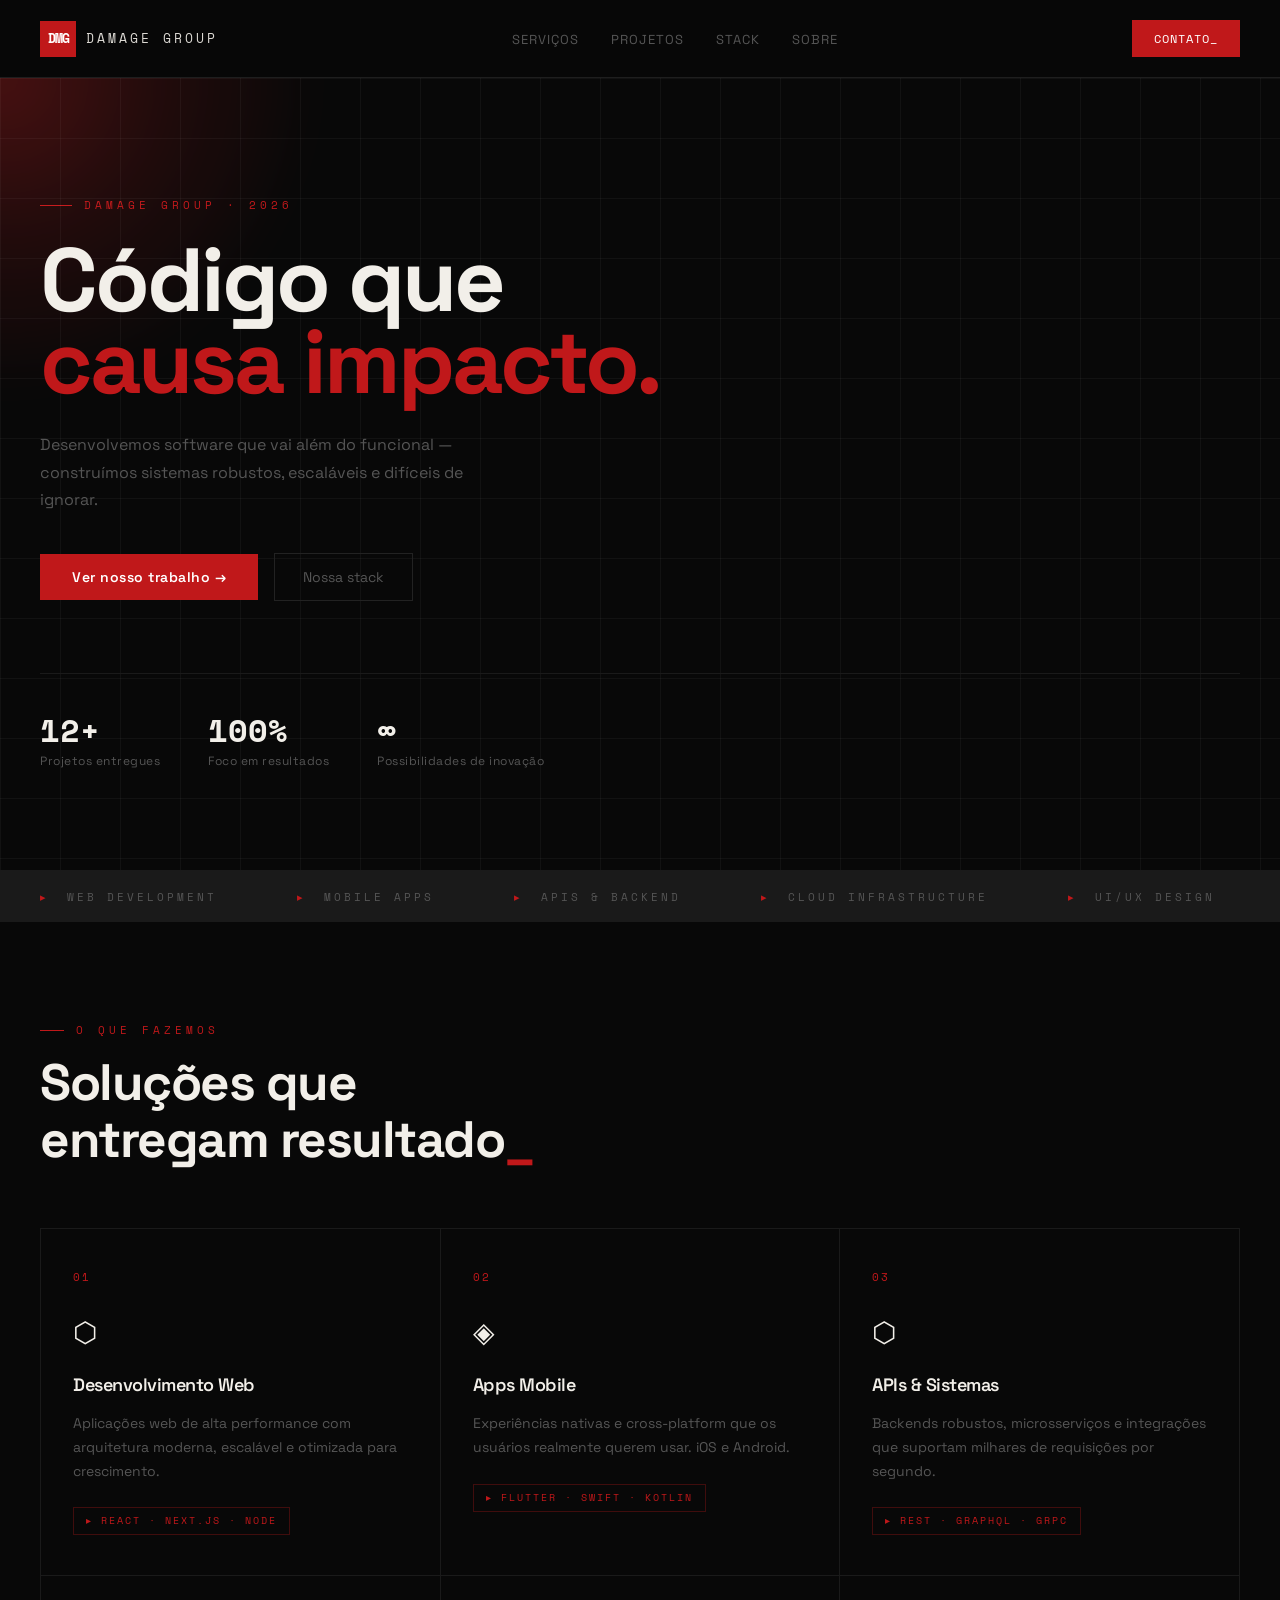
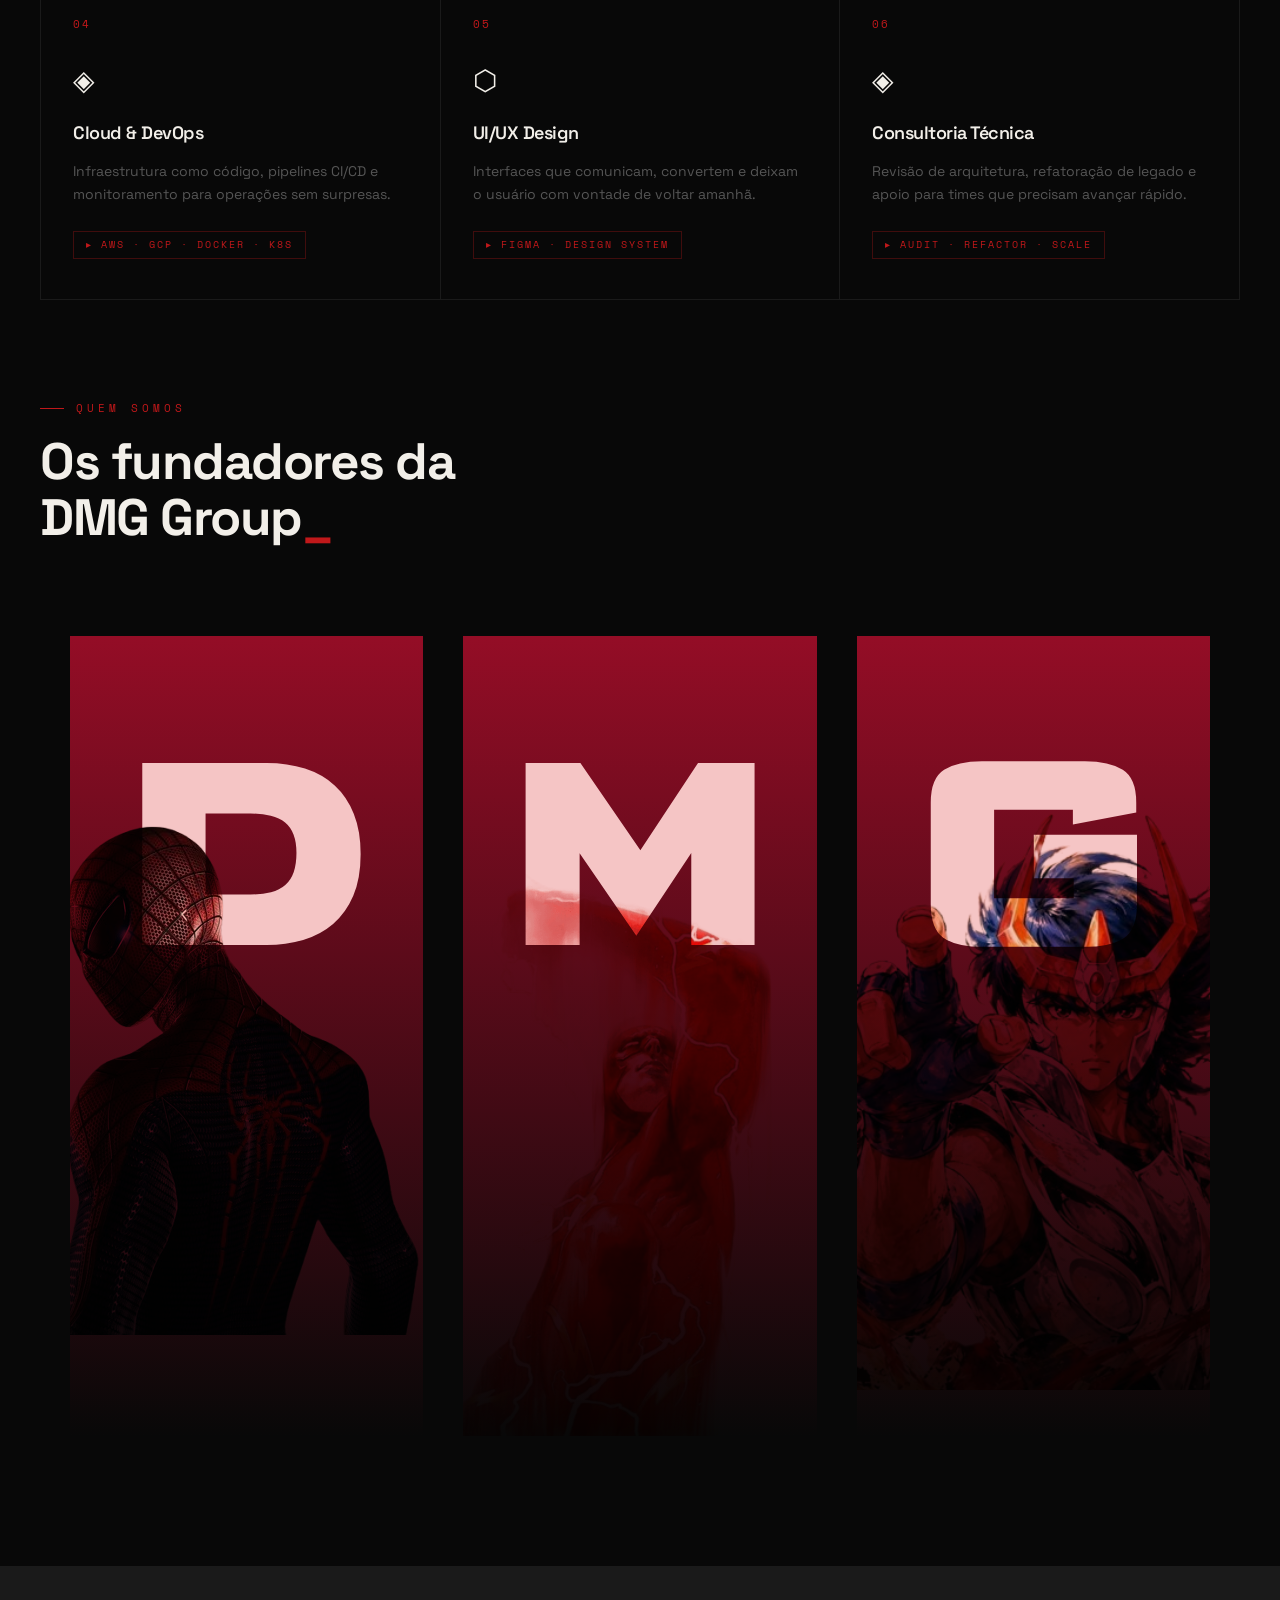
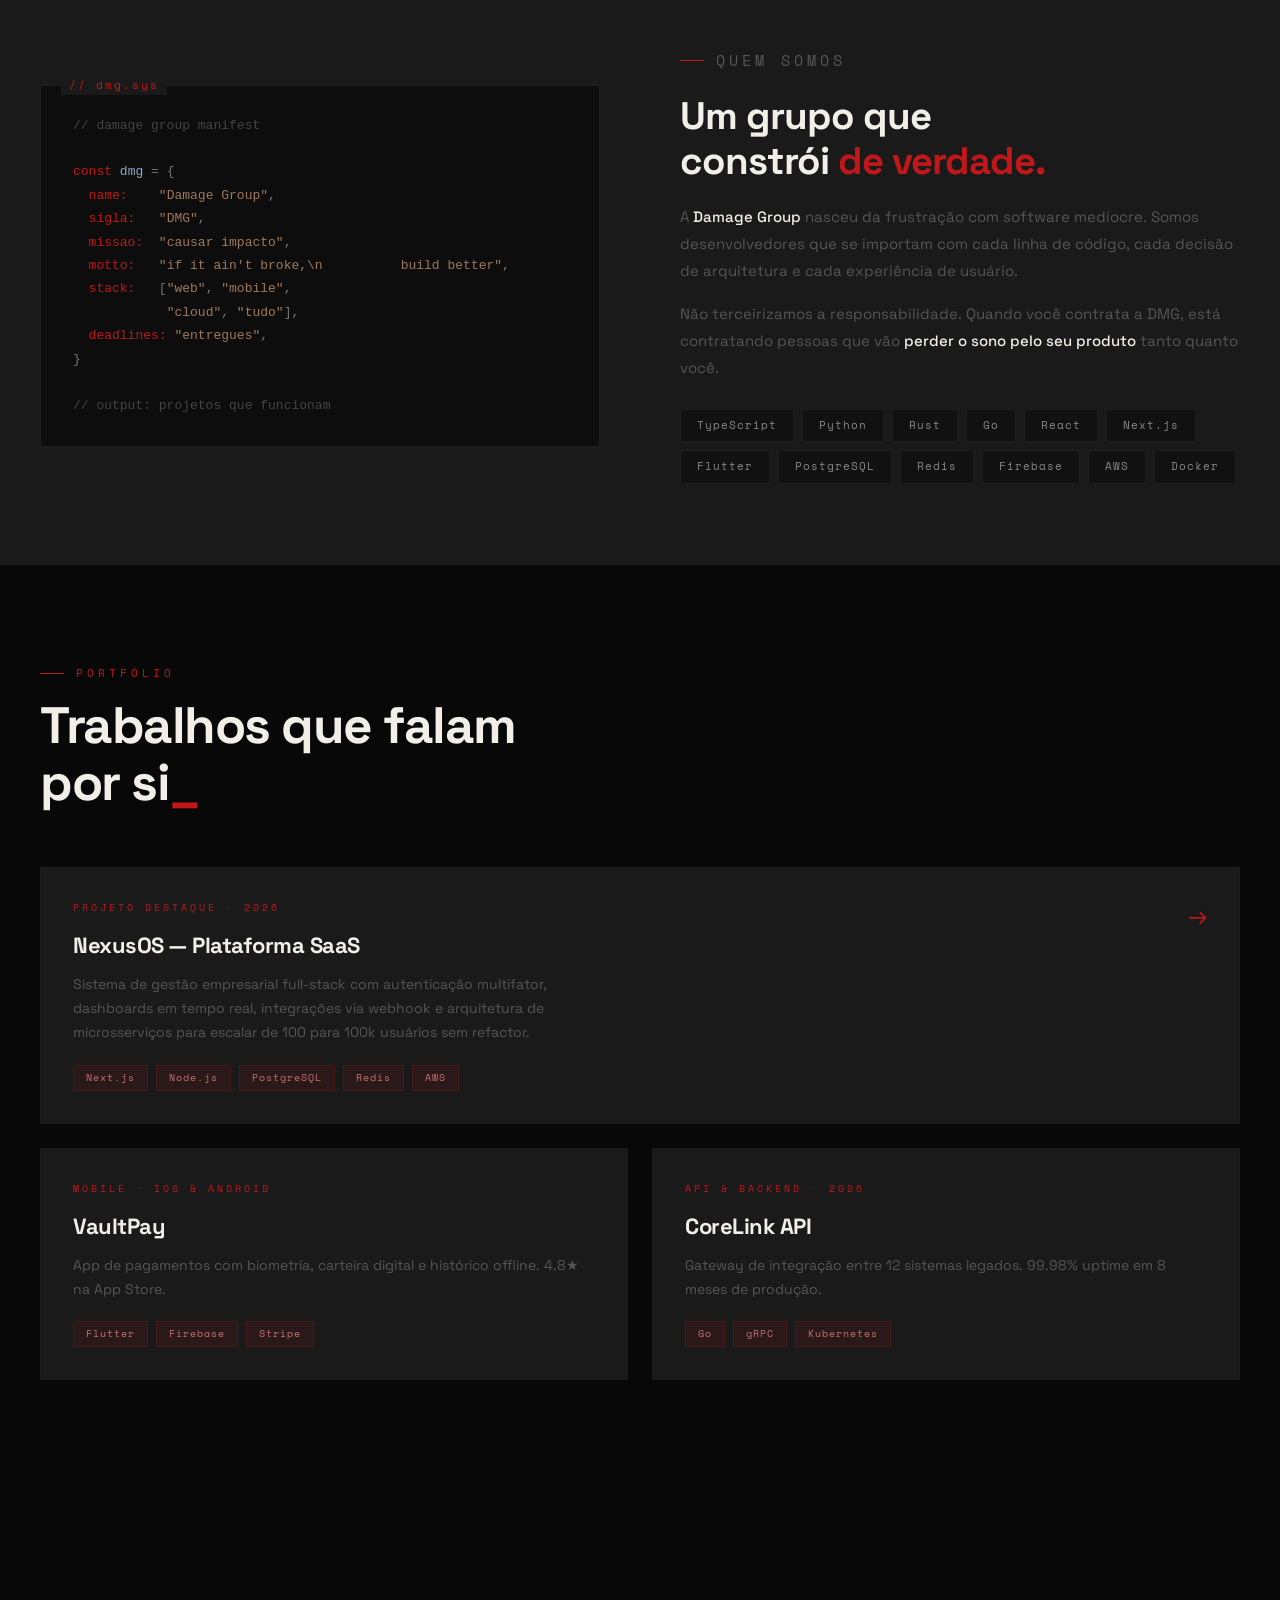
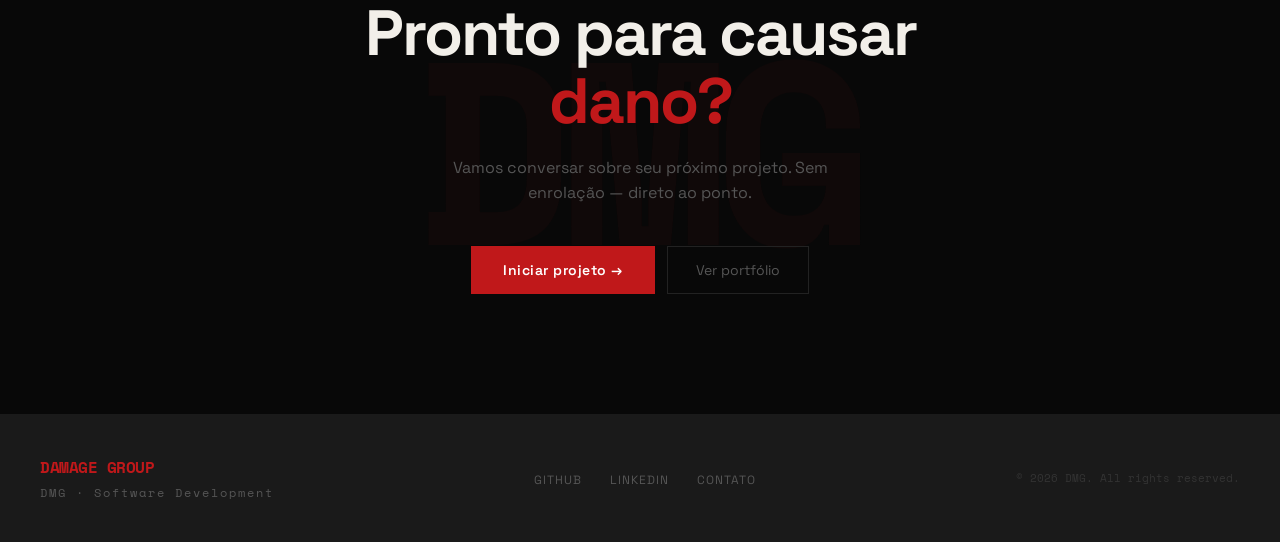
==== commit 83412205: "Merge branch 'main' into Mudanças_simples_de_texto" ====
--- a/DMG_site/damage_group_landing.html
+++ b/DMG_site/damage_group_landing.html
@@ -156,7 +156,26 @@
         <span class="service-tag">▸ Audit · Refactor · Scale</span>
       </div>
     </div>
-  </section>
+  </div>
+</section>
+<section class="sectioncard">
+  <p class="section-label">Quem somos</p>
+  <h2 class="section-title">Os fundadores da DMG Group<span class="cursor">_</span></h2>
+  <div class="card-display">
+    <div class="card" id="d">
+      <div class="letter">D</div>
+      <img src="images/dan.png" class="photo">  
+    </div>
+    <div class="card" id="m">
+      <div class="letter">M</div>
+      <img src="images/mige.png" class="photo">
+    </div>
+    <div class="card" id="g">
+      <div class="letter">G</div>
+      <img src="images/gui.png" class="photo">
+    </div>
+  </div>
+</section>
 
   <!-- ABOUT STRIP -->
   <div class="about-strip">
--- a/DMG_site/css.css
+++ b/DMG_site/css.css
@@ -1,5 +1,5 @@
 @import url('https://fonts.googleapis.com/css2?family=Space+Grotesk:wght@300;400;500;600;700&family=Space+Mono:wght@400;700&display=swap');
-
+@import url('https://fonts.googleapis.com/css2?family=Science+Gothic:wght@100..900&display=swap');
   *, *::before, *::after { box-sizing: border-box; margin: 0; padding: 0; }
 
   :root {
@@ -303,6 +303,68 @@
     margin-right: 8px;
   }
 
+  .card-display{
+    width: 100%;
+    padding: 10px;
+    margin-top: 60px;
+    display: flex;
+    flex-direction: row;
+    align-items: center;
+    justify-content: space-between;
+    transition: all .4s ease;
+  }
+
+  .card{
+    overflow: hidden;
+    justify-content: center;
+    align-items: center;
+    display: flex;
+    flex-direction: column;
+    width: 550px;
+    height: 800px;
+    background: linear-gradient(to bottom, #940d26, #080808);
+    padding: 0px;
+    margin: 20px;
+    font-family: "Science Gothic", sans-serif;
+    font-size: 150px;
+    font-weight: 800;
+    color: #f5c5c5;
+    transition: all .4s ease;
+    position: relative;
+  }
+
+  .photo{
+    min-width: 100%;
+    position: relative;
+    inset: 0;
+    margin-top: 80px;
+    z-index: 2;
+    overflow: hidden;
+    
+    mix-blend-mode:multiply;
+
+  }
+
+  .card:hover{
+    transform: scale(1.05);
+  }
+
+  .card.active{
+    transform: scale(1.20);
+    z-index: 2;
+  }
+
+  .card.inactive{
+    transform: scale(0.8);
+    opacity: 0.1;
+    margin: 30px;
+  }
+
+  .letter{
+    position: absolute;
+    top: 10px;
+    font-size: 260px;
+  }
   @keyframes ticker {
     from { transform: translateX(0); }
     to { transform: translateX(-50%); }
@@ -311,8 +373,13 @@
   /* SERVICES */
   .section {
     padding: 100px 40px;
-  }
-
+    width: 100%;
+  }
+  .sectioncard{
+    padding: 100px 40px;
+    padding-top: 0px;;
+    width: 100%;
+  }
   .section-label {
     font-family: var(--mono);
     font-size: 11px;
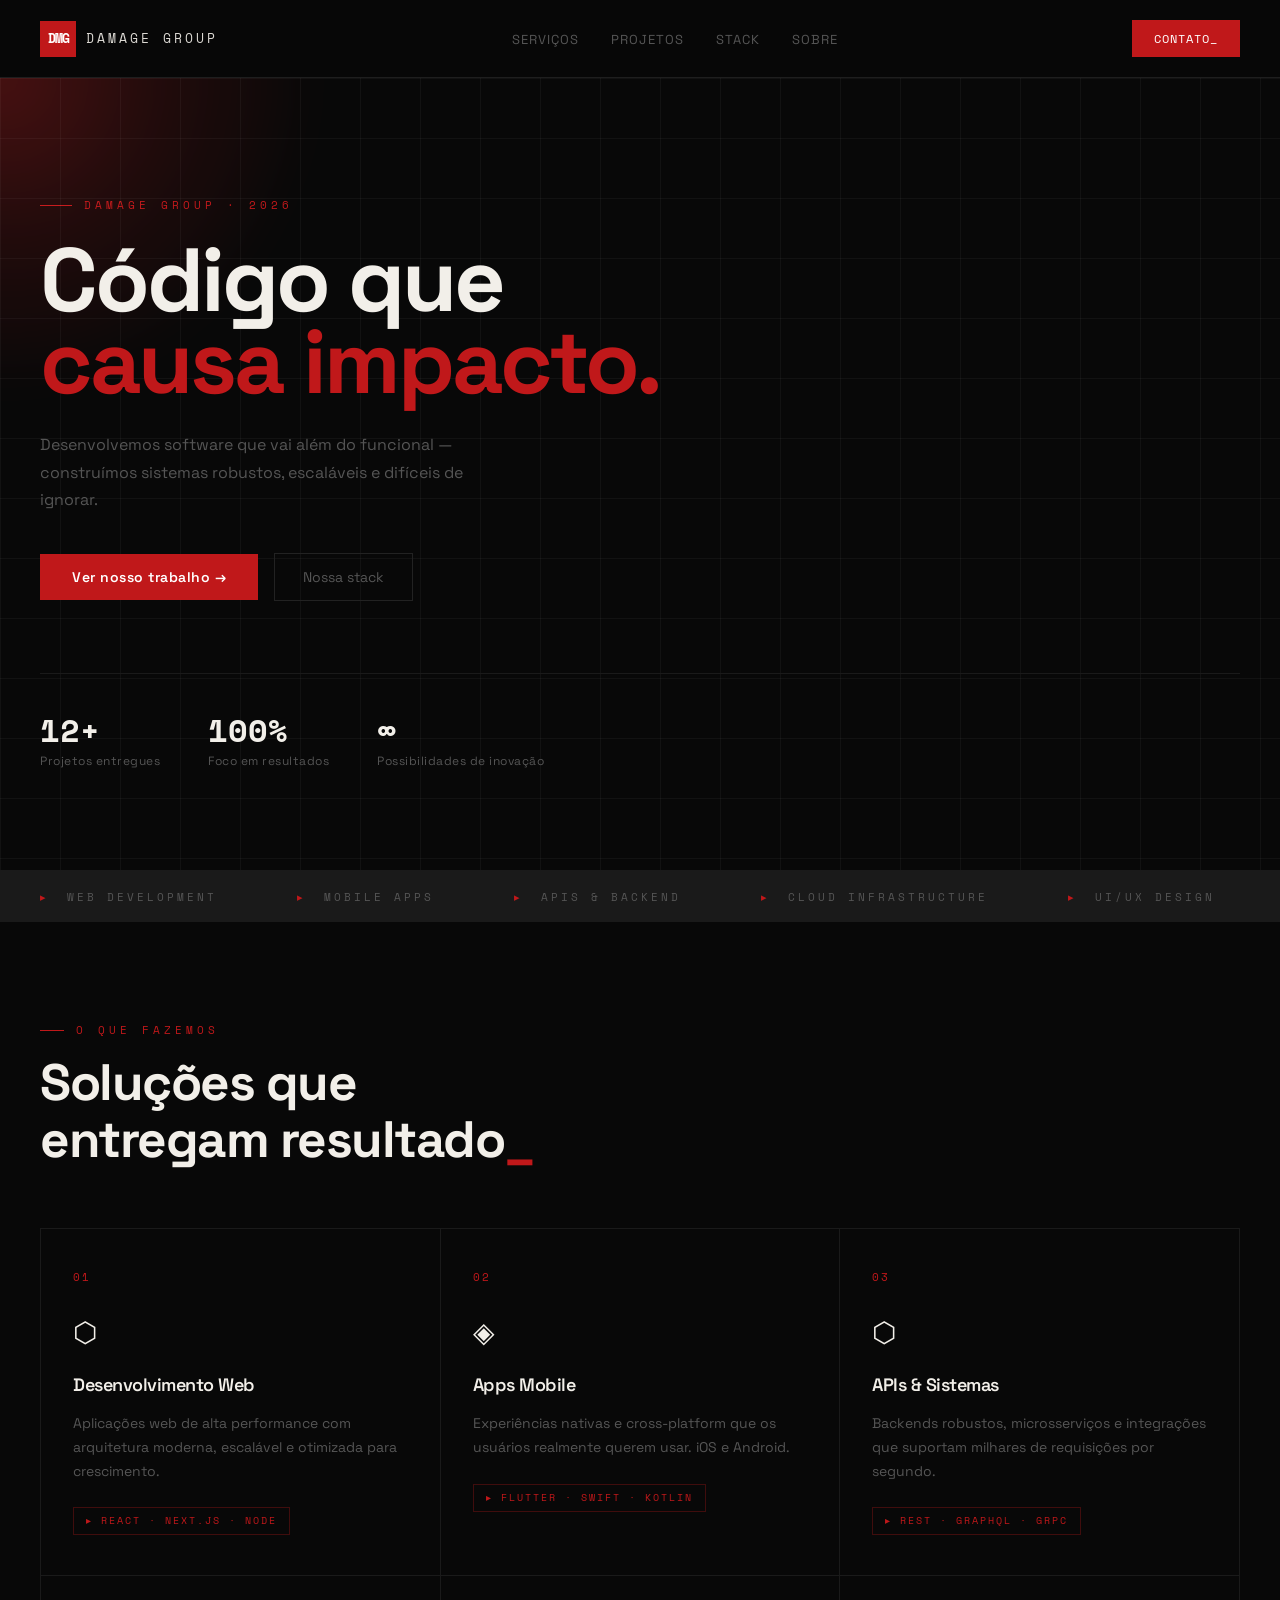
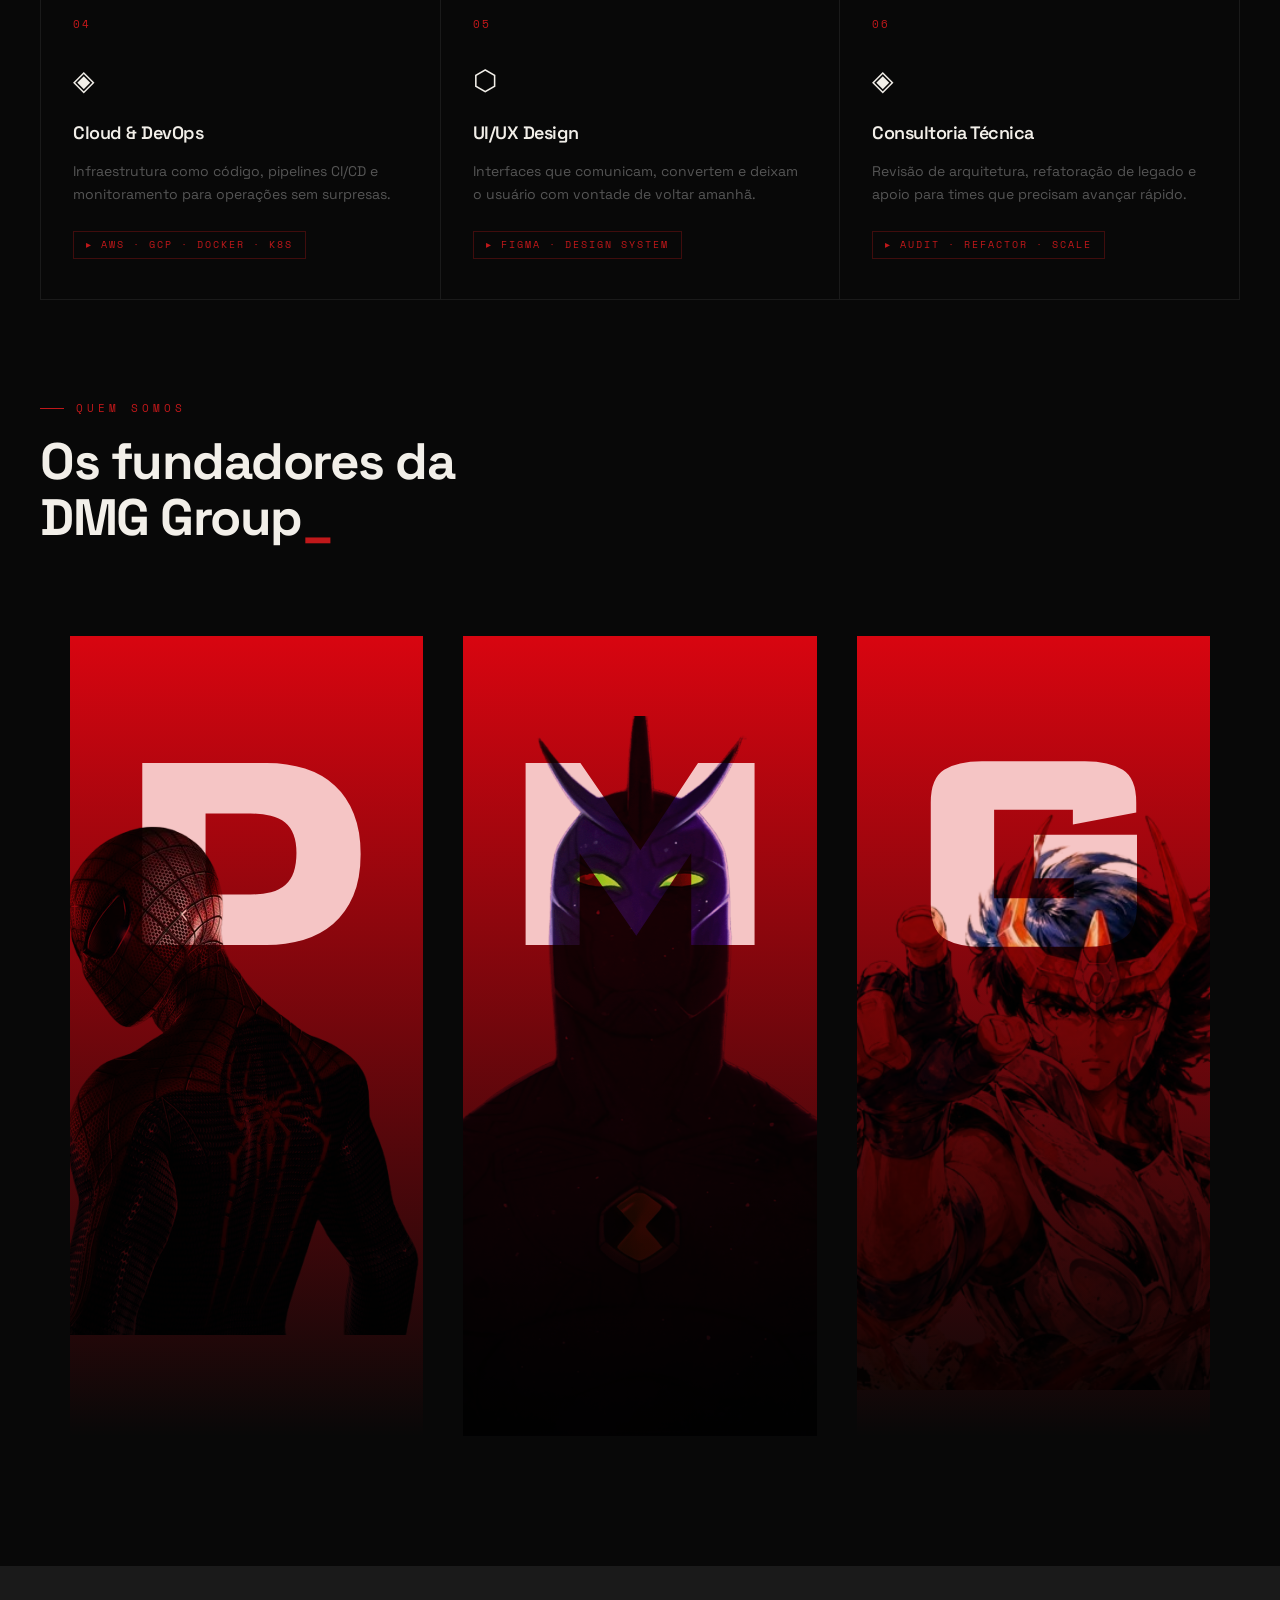
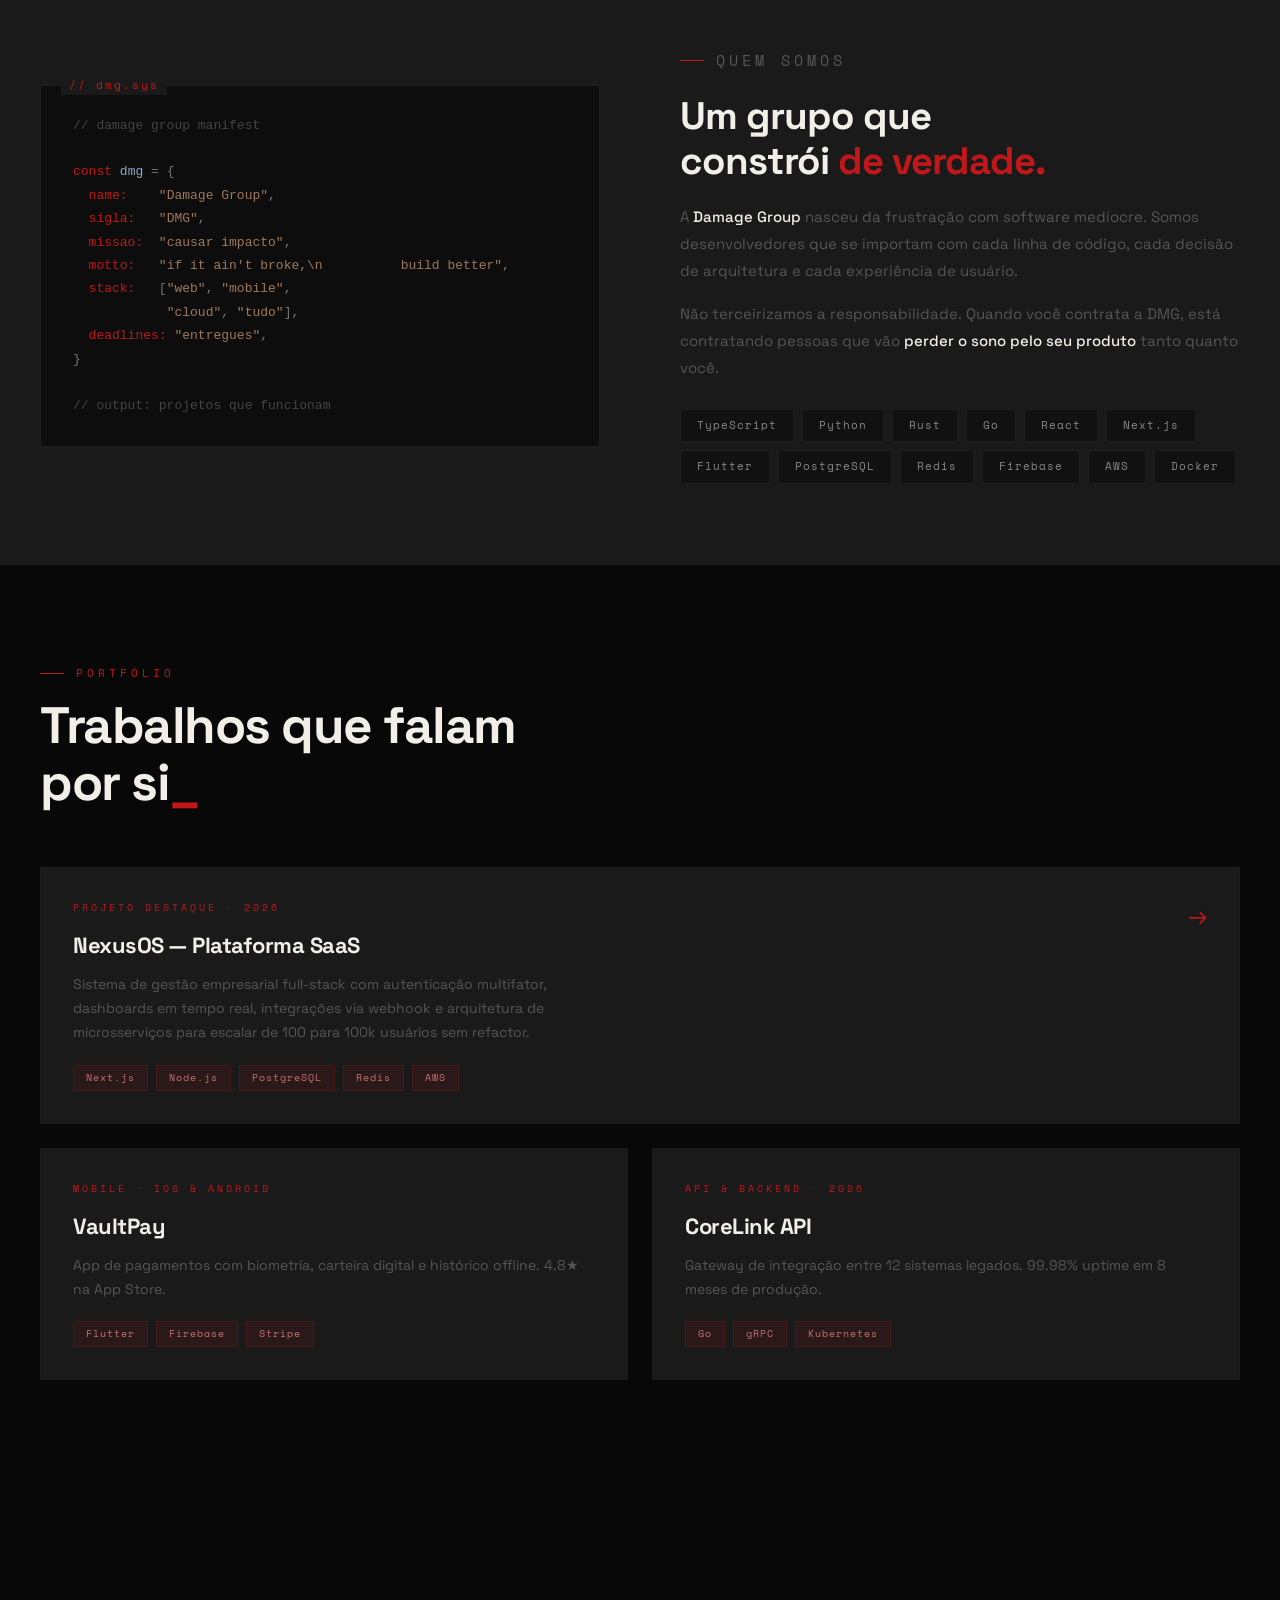
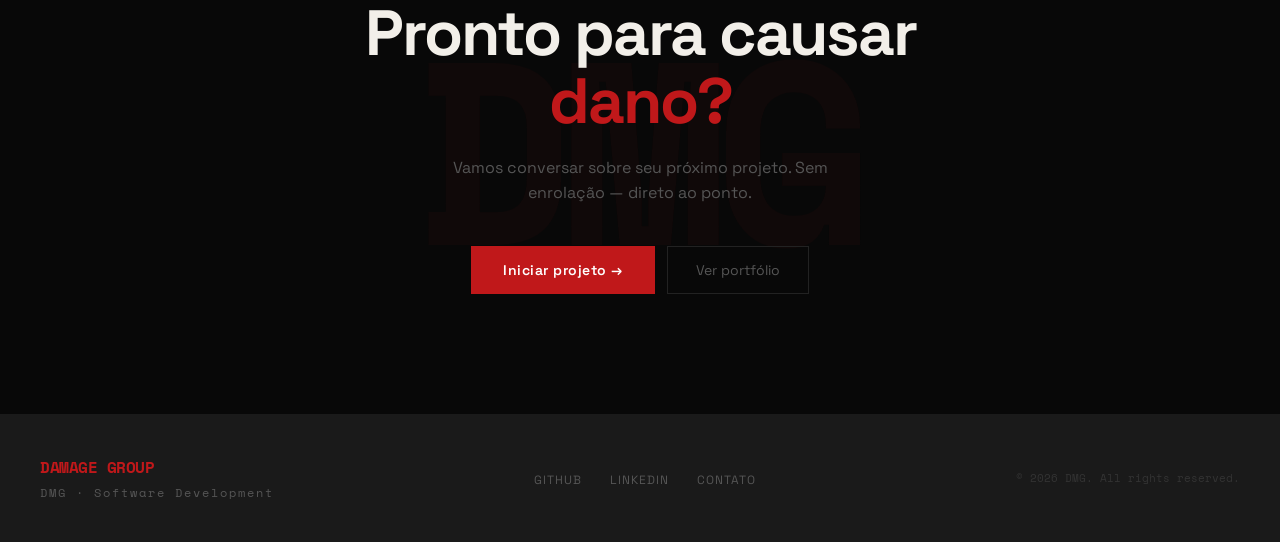
==== commit ae494a13: "Card section" ====
--- a/DMG_site/damage_group_landing.html
+++ b/DMG_site/damage_group_landing.html
@@ -168,7 +168,7 @@
     </div>
     <div class="card" id="m">
       <div class="letter">M</div>
-      <img src="images/mige.png" class="photo">
+      <img src="images/migo.png" class="photo">
     </div>
     <div class="card" id="g">
       <div class="letter">G</div>
--- a/DMG_site/css.css
+++ b/DMG_site/css.css
@@ -322,7 +322,7 @@
     flex-direction: column;
     width: 550px;
     height: 800px;
-    background: linear-gradient(to bottom, #940d26, #080808);
+    background: linear-gradient(to bottom, #d80510, #080808);
     padding: 0px;
     margin: 20px;
     font-family: "Science Gothic", sans-serif;
@@ -341,7 +341,7 @@
     z-index: 2;
     overflow: hidden;
     
-    mix-blend-mode:multiply;
+    mix-blend-mode:multiply
 
   }
 
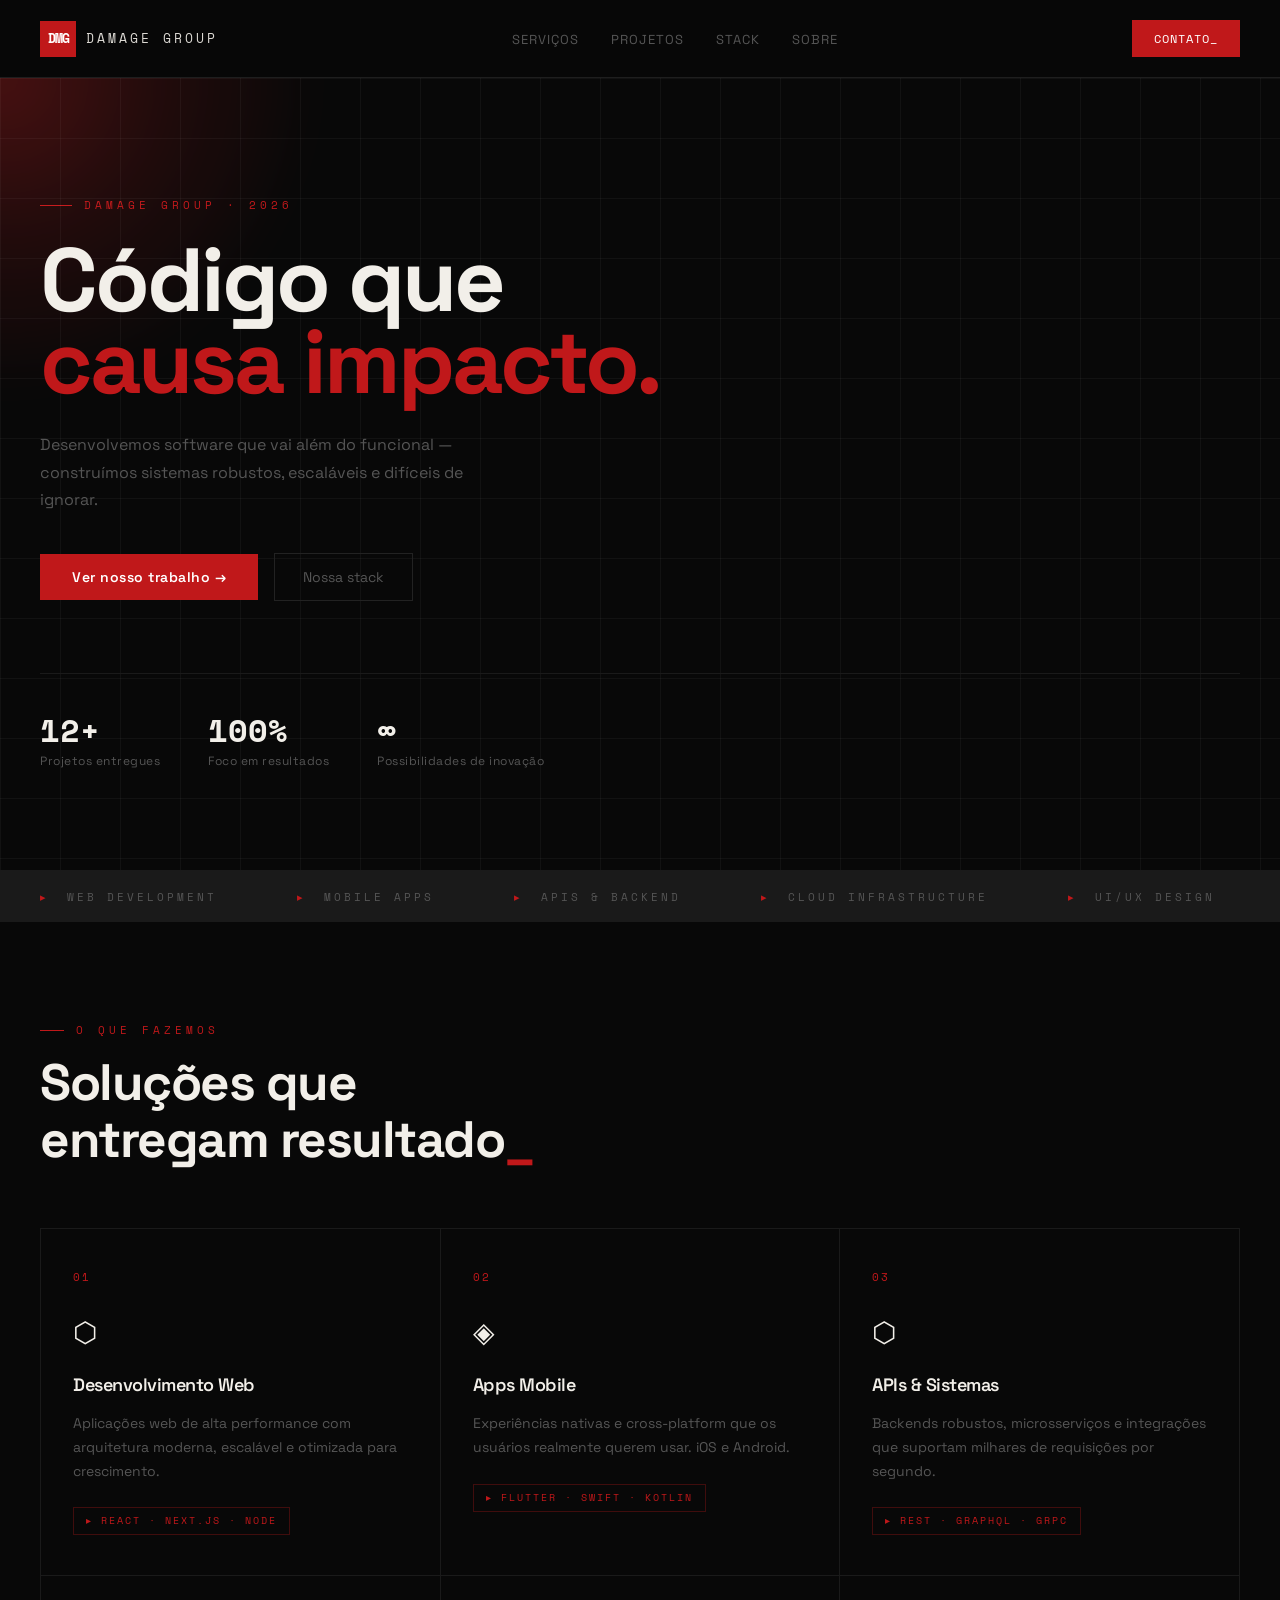
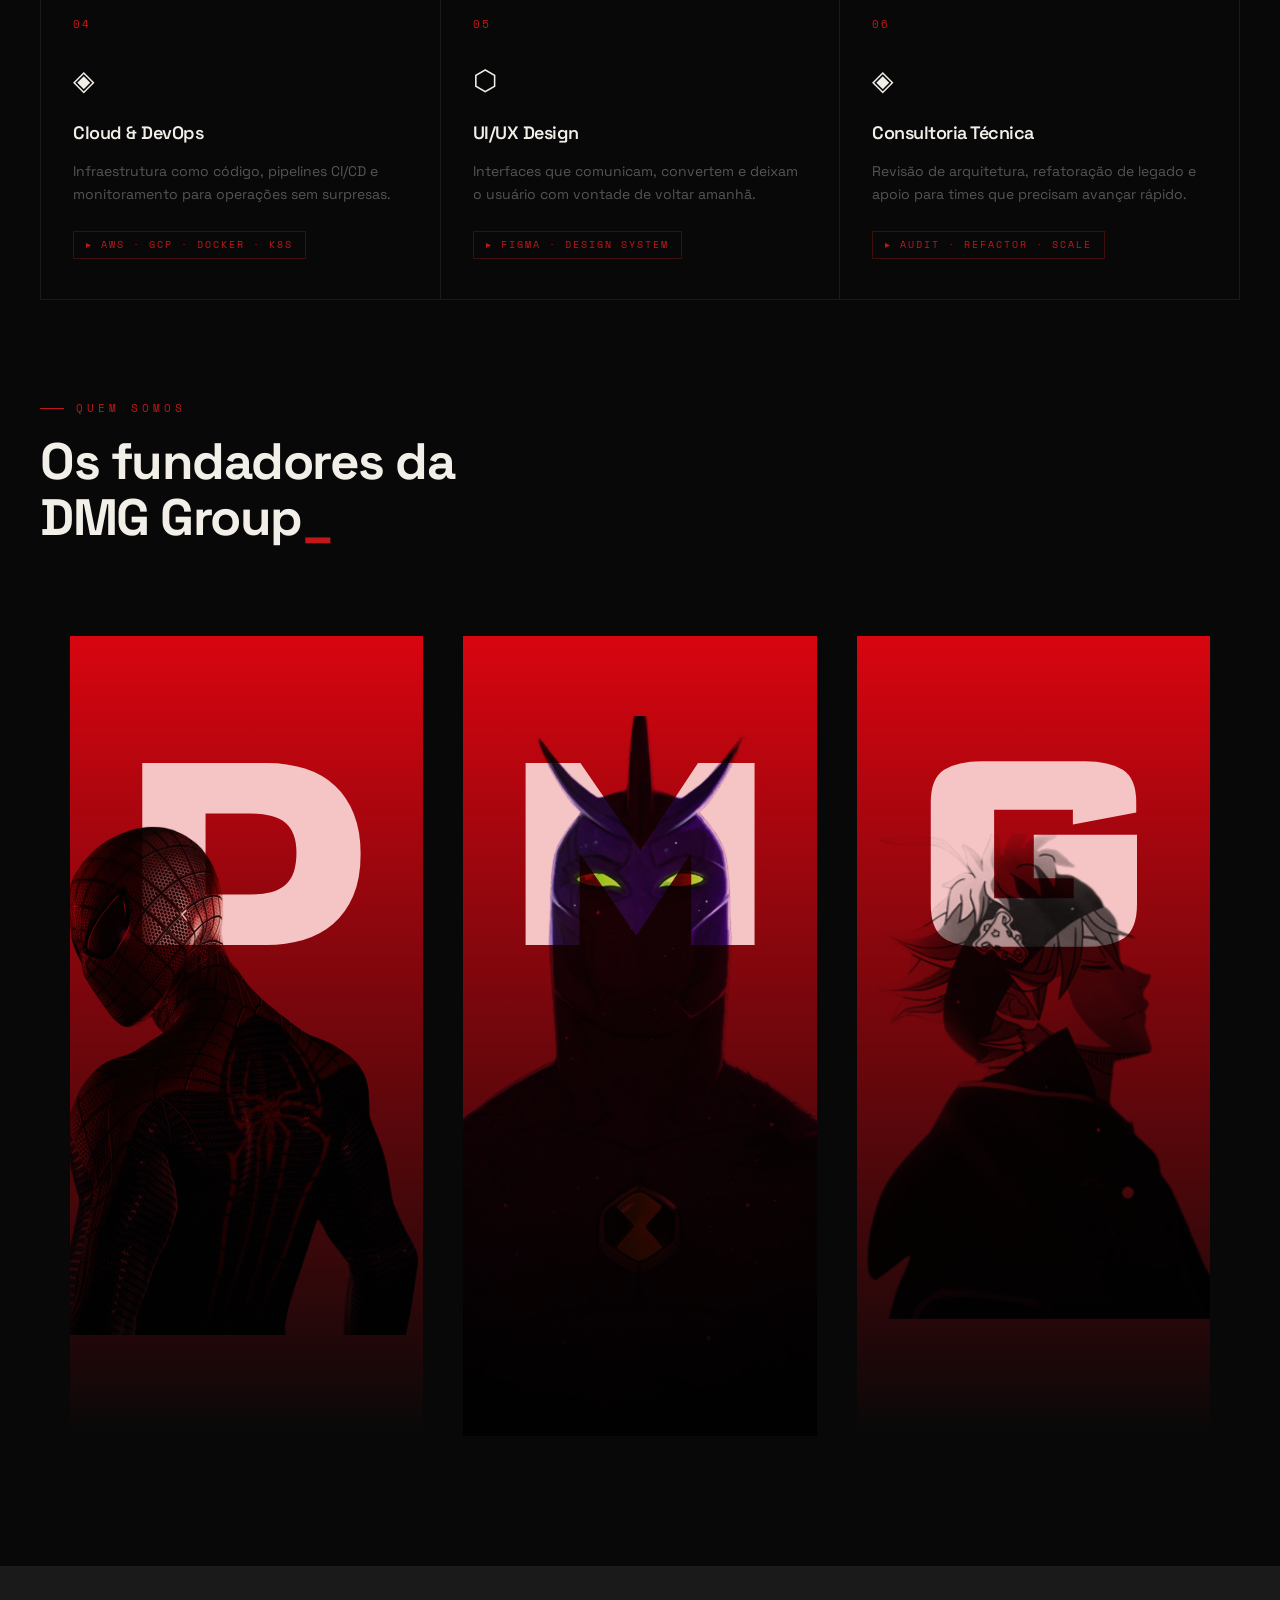
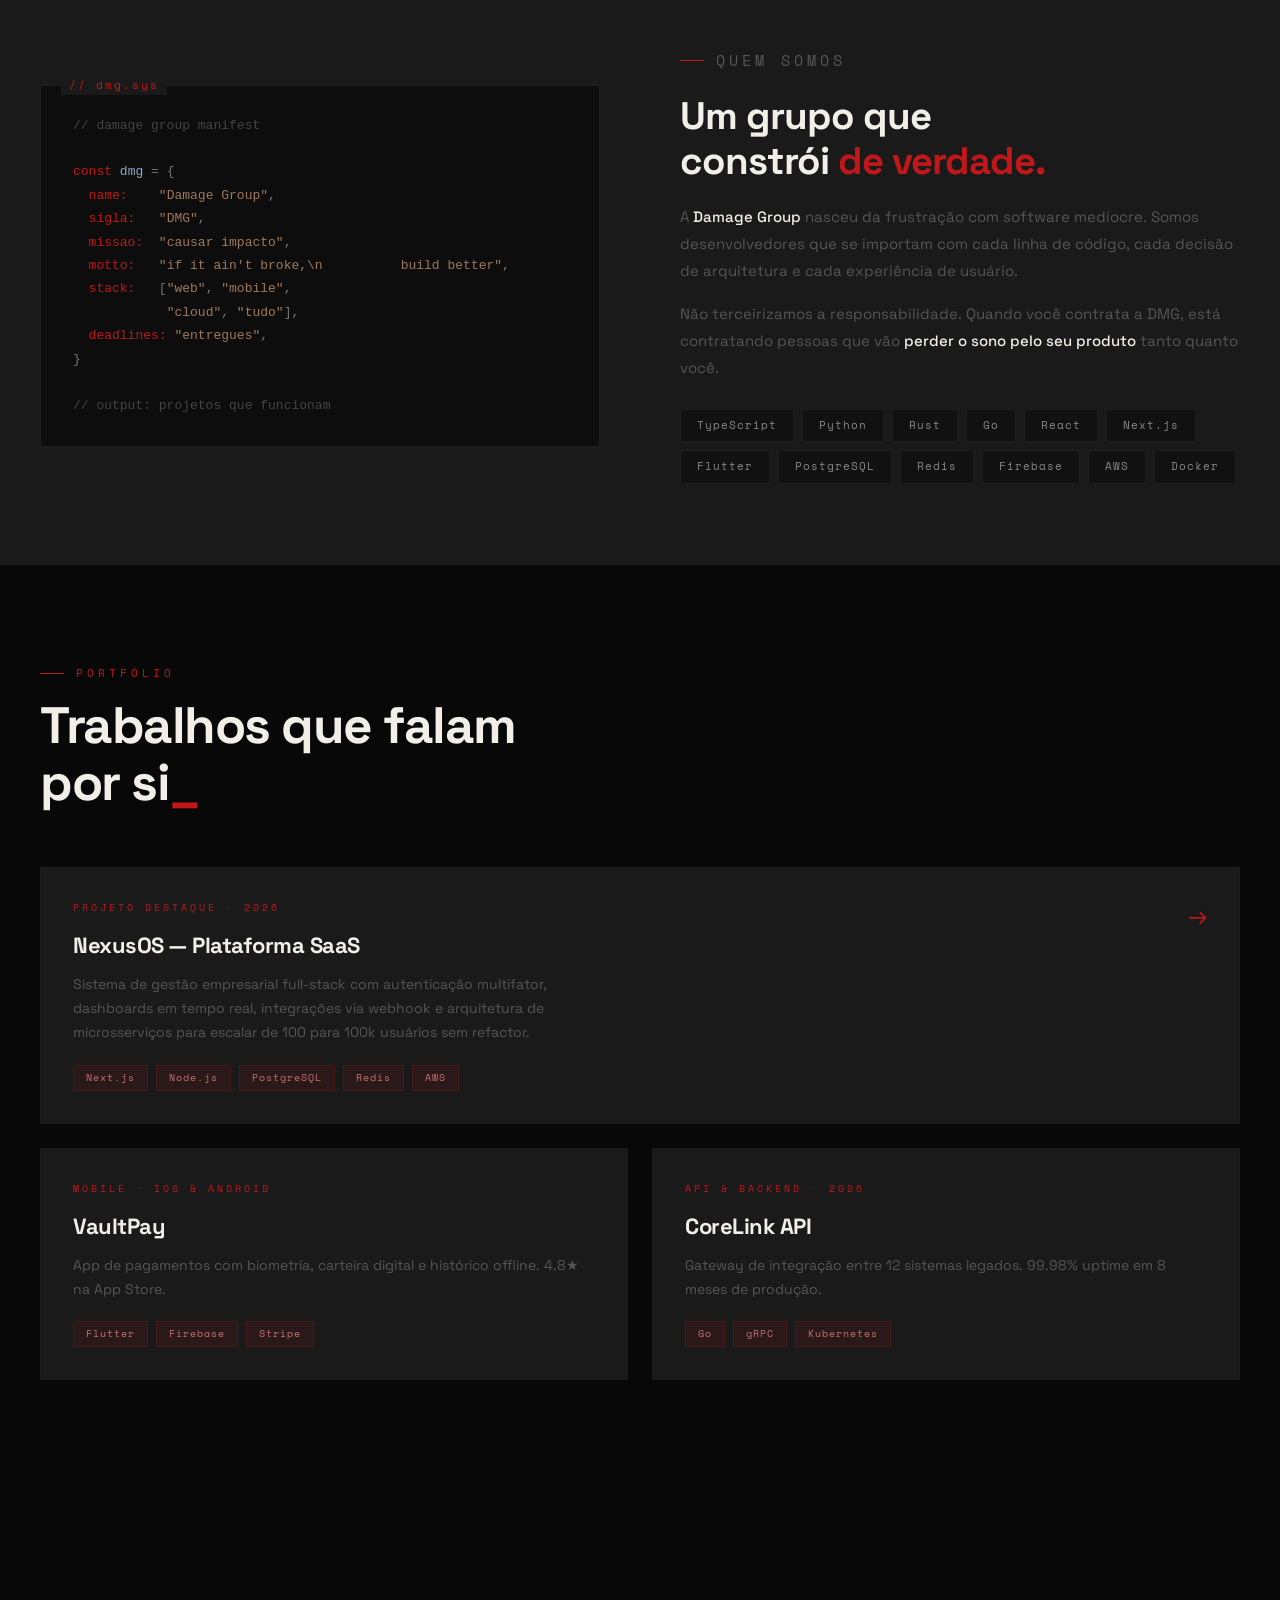
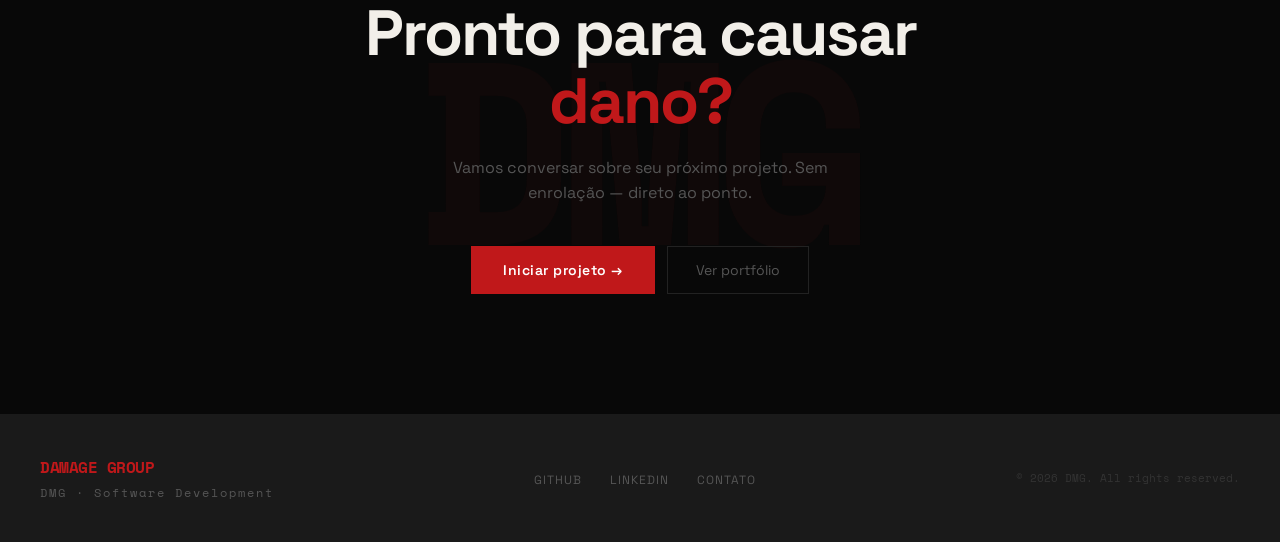
==== commit cc15e8f0: "photo" ====
--- a/DMG_site/damage_group_landing.html
+++ b/DMG_site/damage_group_landing.html
@@ -172,7 +172,7 @@
     </div>
     <div class="card" id="g">
       <div class="letter">G</div>
-      <img src="images/gui.png" class="photo">
+      <img src="images/guigui.png" class="photo" id="gui">
     </div>
   </div>
 </section>
--- a/DMG_site/css.css
+++ b/DMG_site/css.css
@@ -359,7 +359,9 @@
     opacity: 0.1;
     margin: 30px;
   }
-
+  #gui{
+    transform: scaleX(-1);
+  }
   .letter{
     position: absolute;
     top: 10px;
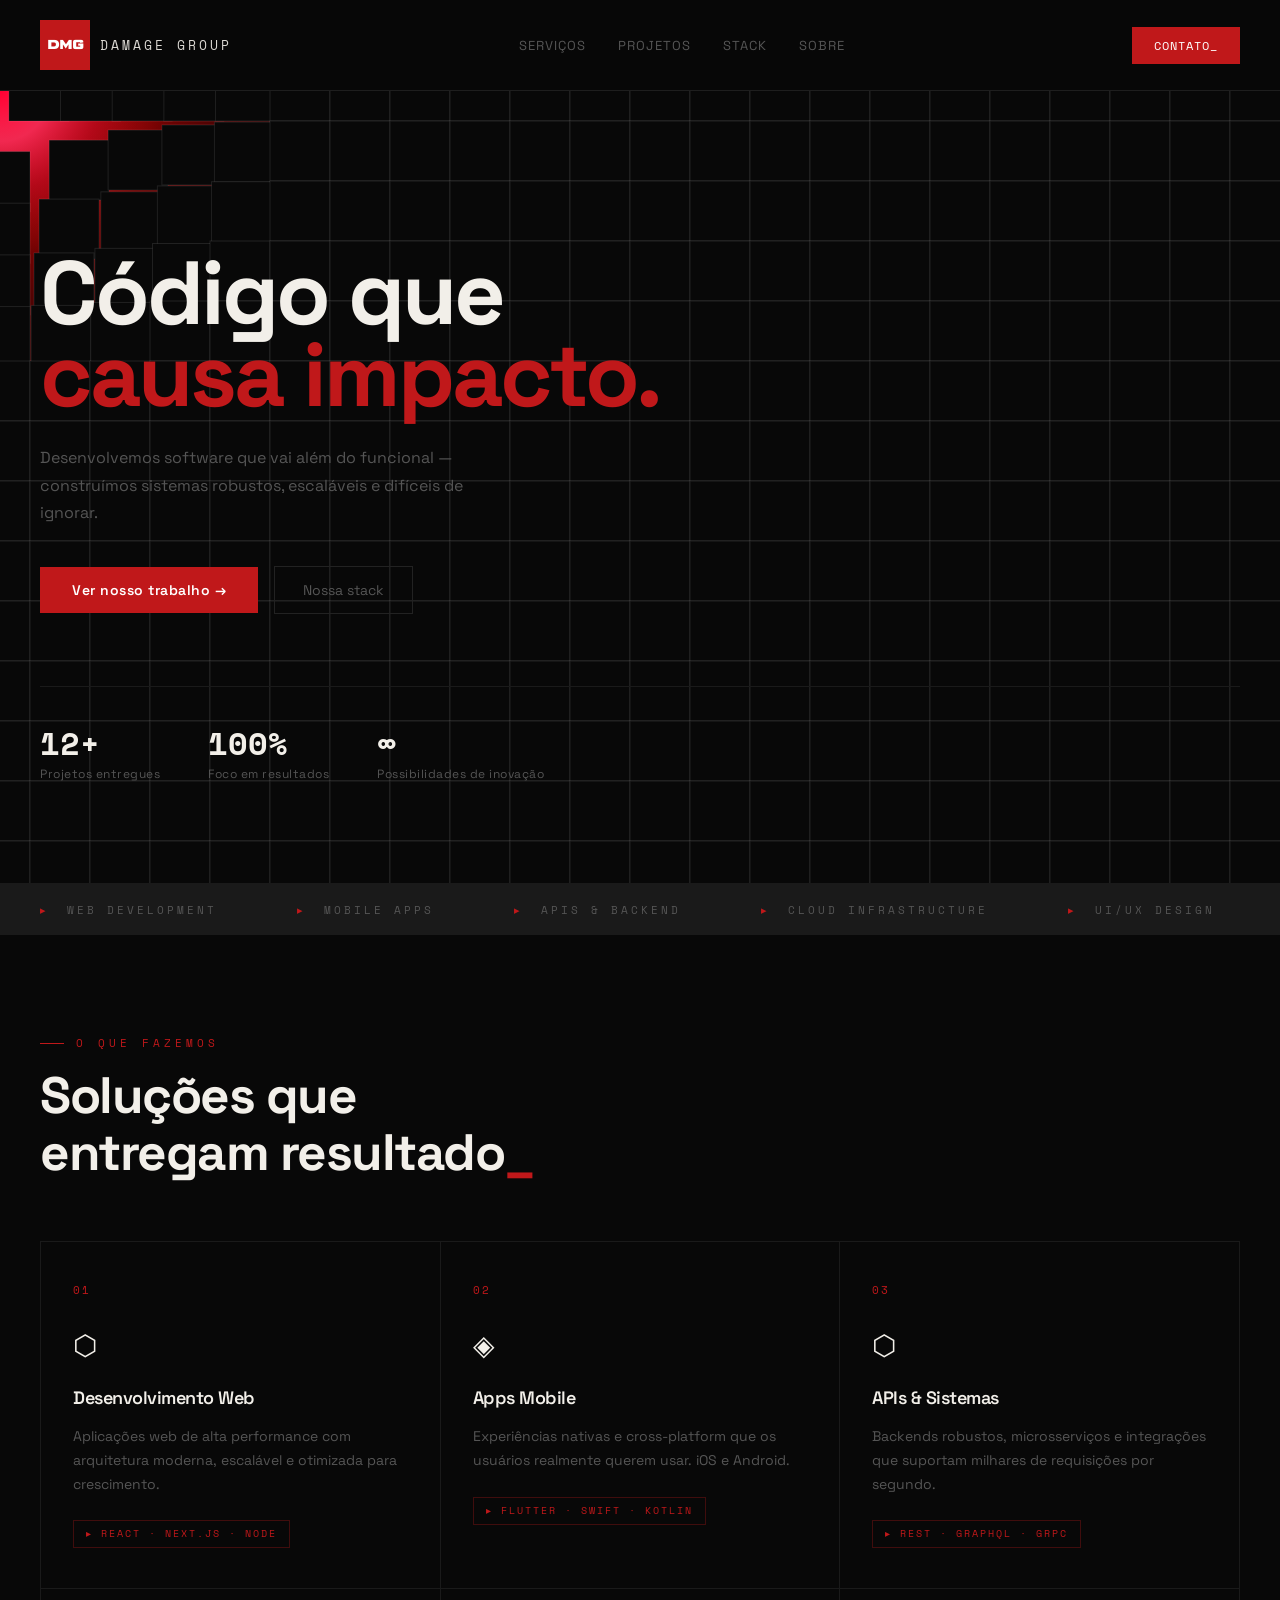
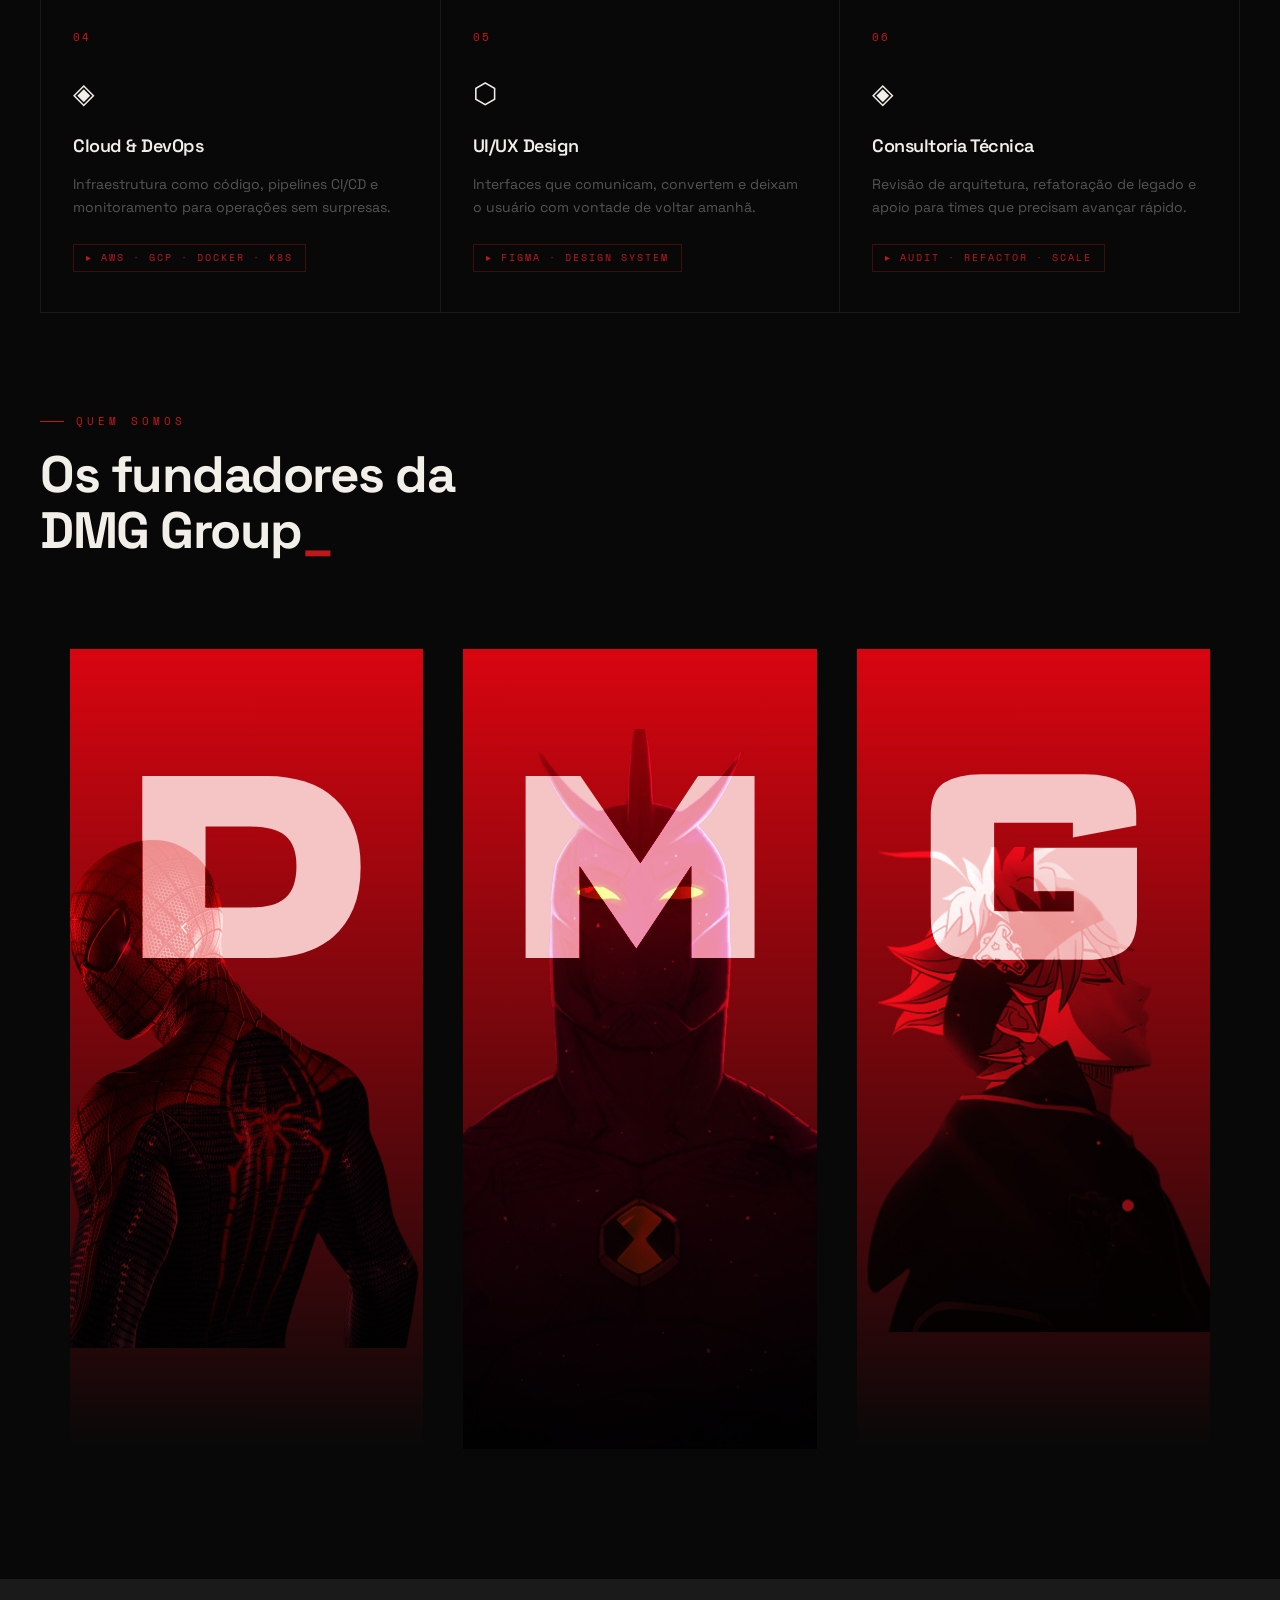
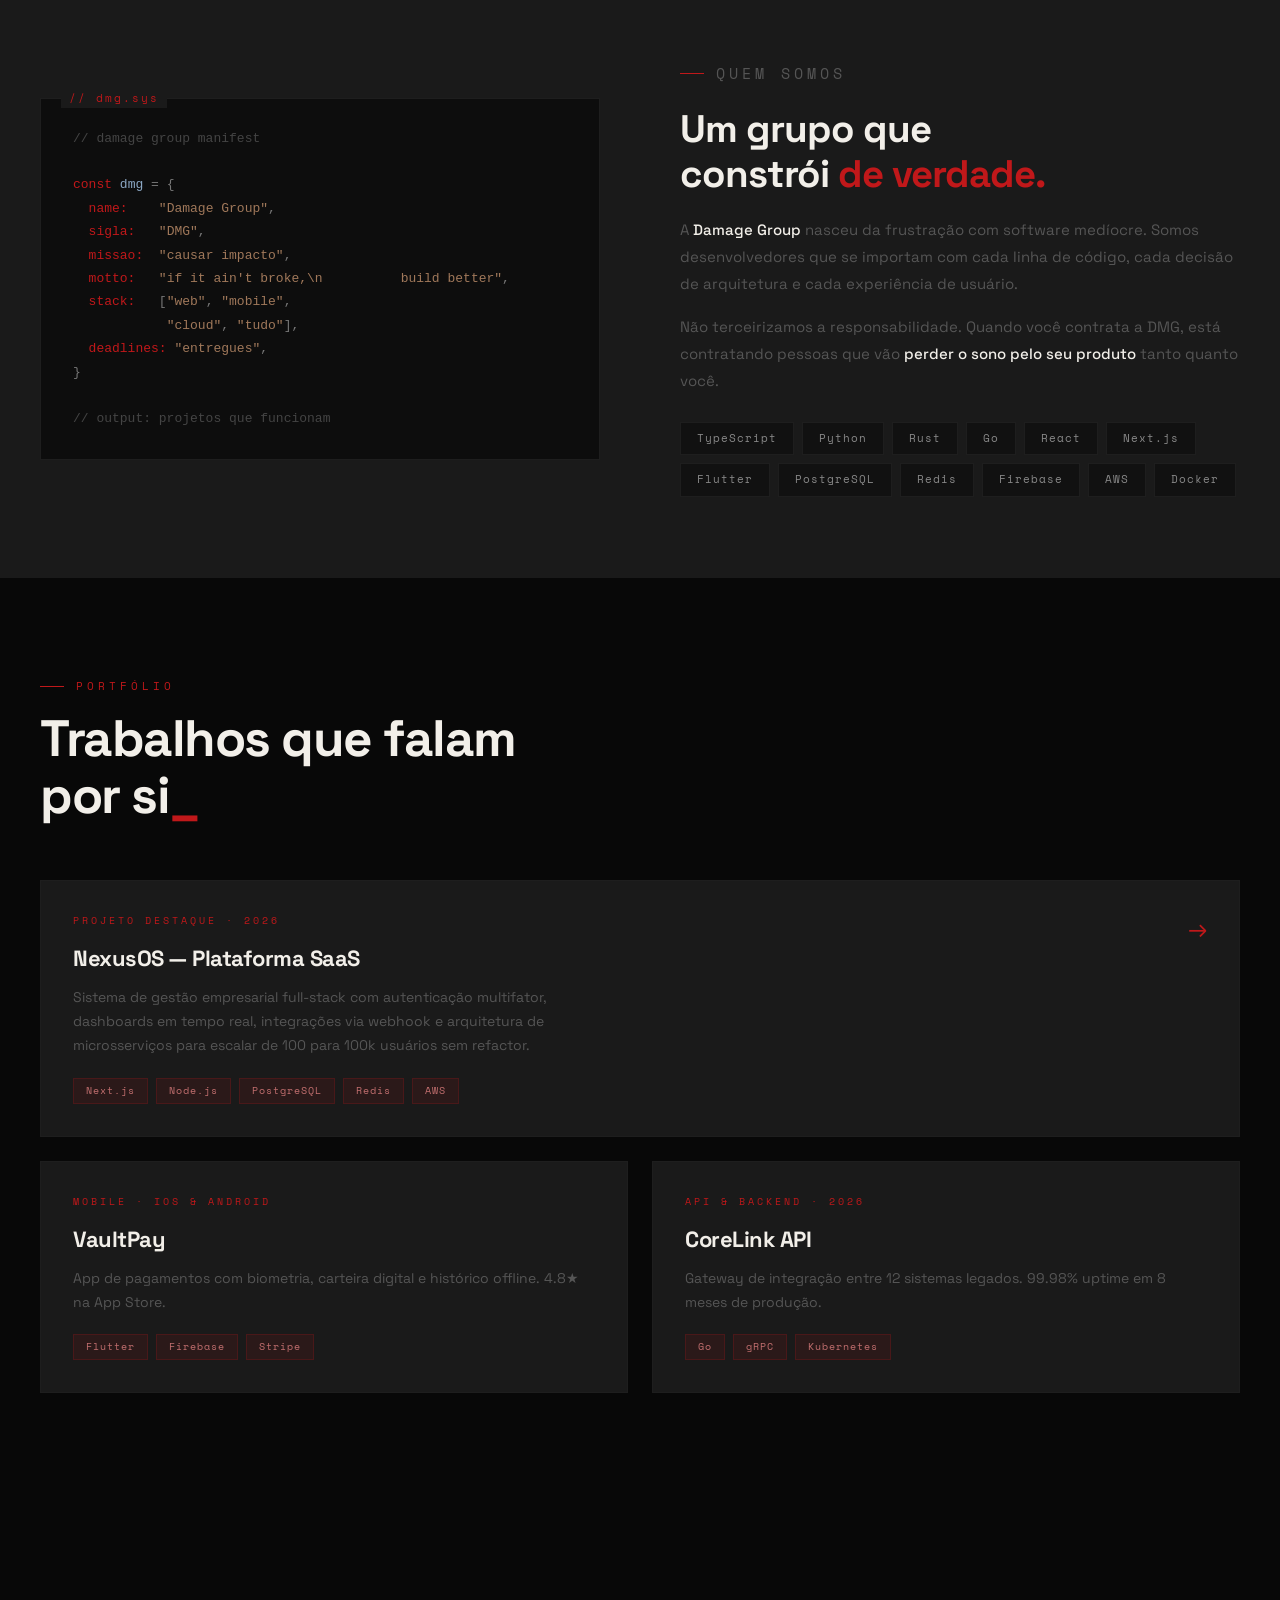
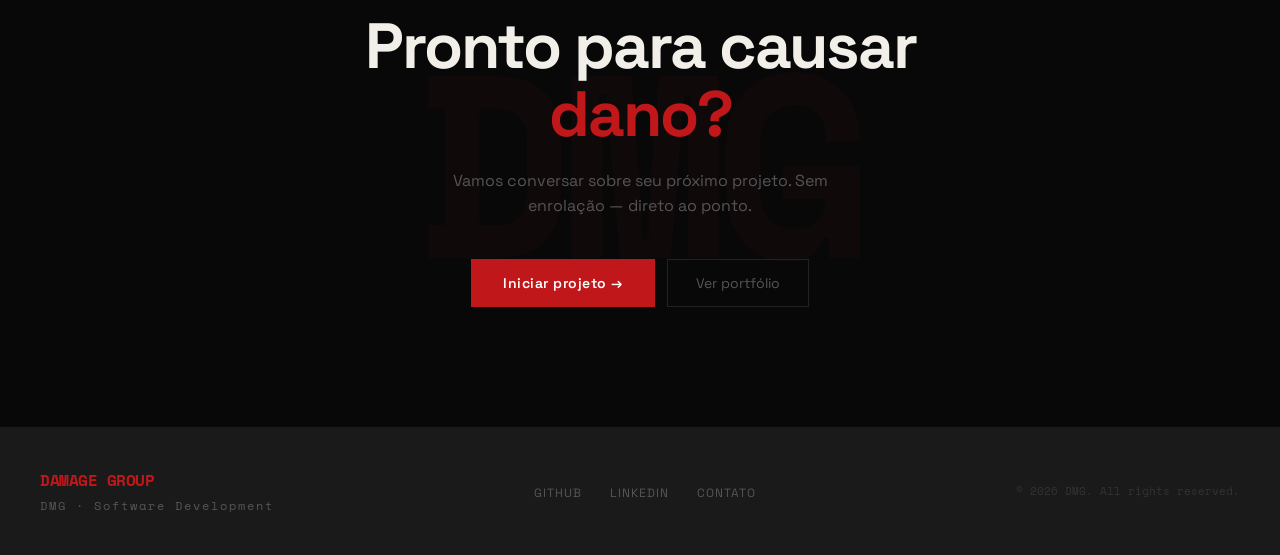
==== commit c3207108: "Mudanças no Hero" ====
--- a/DMG_site/damage_group_landing.html
+++ b/DMG_site/damage_group_landing.html
@@ -22,7 +22,7 @@
 
   <!-- HERO -->
   <section class="hero">
-    <div class="hero-grid"></div>
+    <canvas id="gridCanvas" class="hero-grid-canvas"></canvas>
     <div class="hero-light" id="heroLight"></div>
 
     <p class="hero-eyebrow">Damage Group · 2026</p>
--- a/DMG_site/css.css
+++ b/DMG_site/css.css
@@ -42,15 +42,15 @@
   }
 
   .logo-mark {
-    width: 36px;
-    height: 36px;
+    width: 50px;
+    height: 50px;
     background: var(--red);
     display: flex;
     align-items: center;
     justify-content: center;
-    font-family: var(--mono);
+    font-family: Science Gothic;
     font-size: 13px;
-    font-weight: 700;
+    font-weight: 800;
     letter-spacing: -1px;
     color: #fff;
   }
@@ -107,59 +107,22 @@
     overflow: hidden;
   }
 
-  .hero-grid {
-    position:absolute;
-    inset:0;
-
-    background-image:
-        linear-gradient(rgba(255,255,255,.04) 1px,transparent 1px),
-        linear-gradient(90deg,rgba(255,255,255,.04) 1px,transparent 1px);
-
-    background-size:60px 60px;
-
-    overflow:hidden;
-  }
-
-  .hero-light{
-
-    position:absolute;
-
-    width:600px;
-    height:600px;
-
-    border-radius:50%;
-
-    pointer-events:none;
-
-    left:0;
-    top:0;
-
-    transform:translate(-50%,-50%);
-
-    background:
-
-        radial-gradient(
-            circle,
-            rgba(192,24,26,.35) 0%,
-            rgba(192,24,26,.15) 35%,
-            rgba(192,24,26,0) 75%
-        );
-
-    mix-blend-mode:screen;
-
-    filter:blur(20px);
-
-    transition:
-        transform .08s linear;
-
-    z-index:0;
-}
+  .hero-grid-canvas {
+    position: absolute;
+    inset: 0;
+    z-index: 0;
+    pointer-events: none;
+  }
+
+  .hero-light {
+    display: none;
+  }
 
   .hero-glow {
     position: absolute;
     width: 600px;
     height: 600px;
-    background: radial-gradient(circle, rgba(107,16,32,0.25) 0%, transparent 70%);
+    background: radial-gradient(circle, rgba(115, 14, 33, 0.25) 0%, transparent 70%);
     top: -100px;
     right: -100px;
     pointer-events: none;
@@ -340,8 +303,8 @@
     margin-top: 80px;
     z-index: 2;
     overflow: hidden;
-    
-    mix-blend-mode:multiply
+    opacity: 0.99;
+    mix-blend-mode: overlay;
 
   }
 
@@ -358,6 +321,7 @@
     transform: scale(0.8);
     opacity: 0.1;
     margin: 30px;
+    filter: blur(3px);
   }
   #gui{
     transform: scaleX(-1);
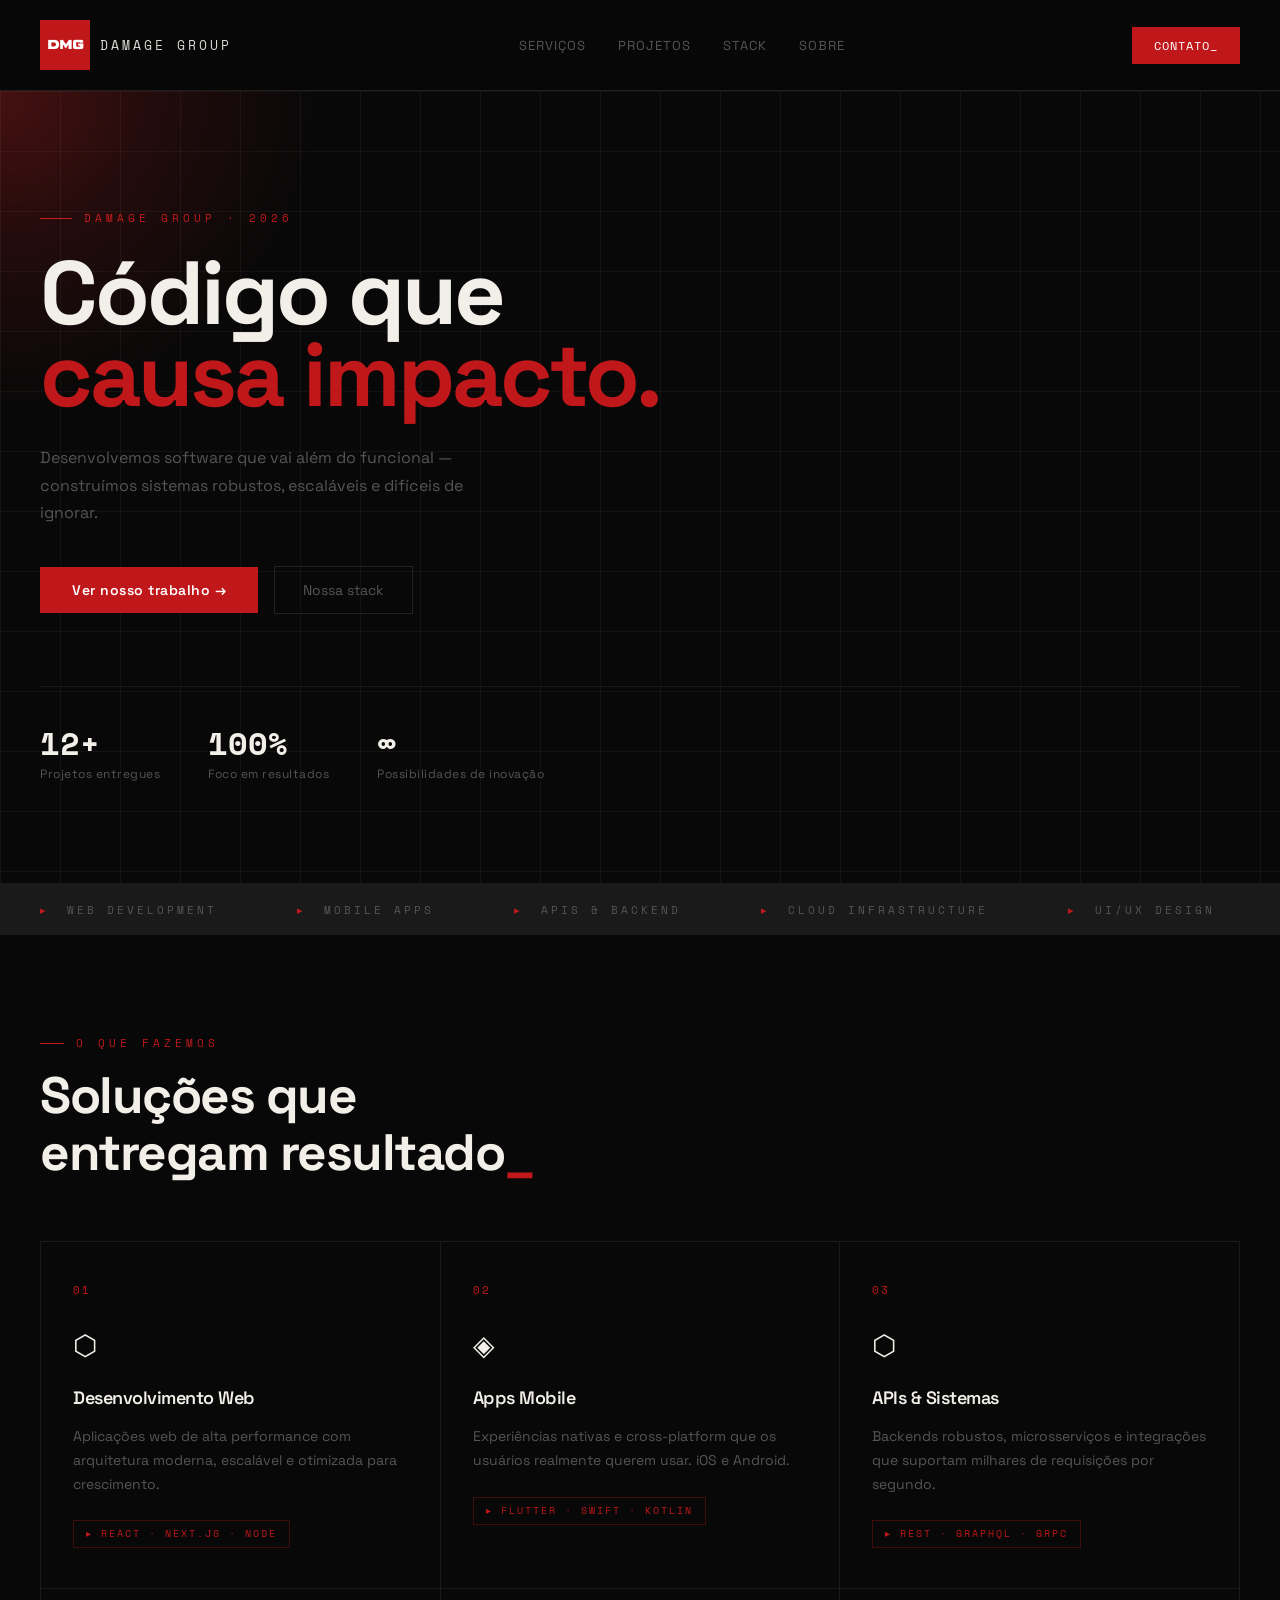
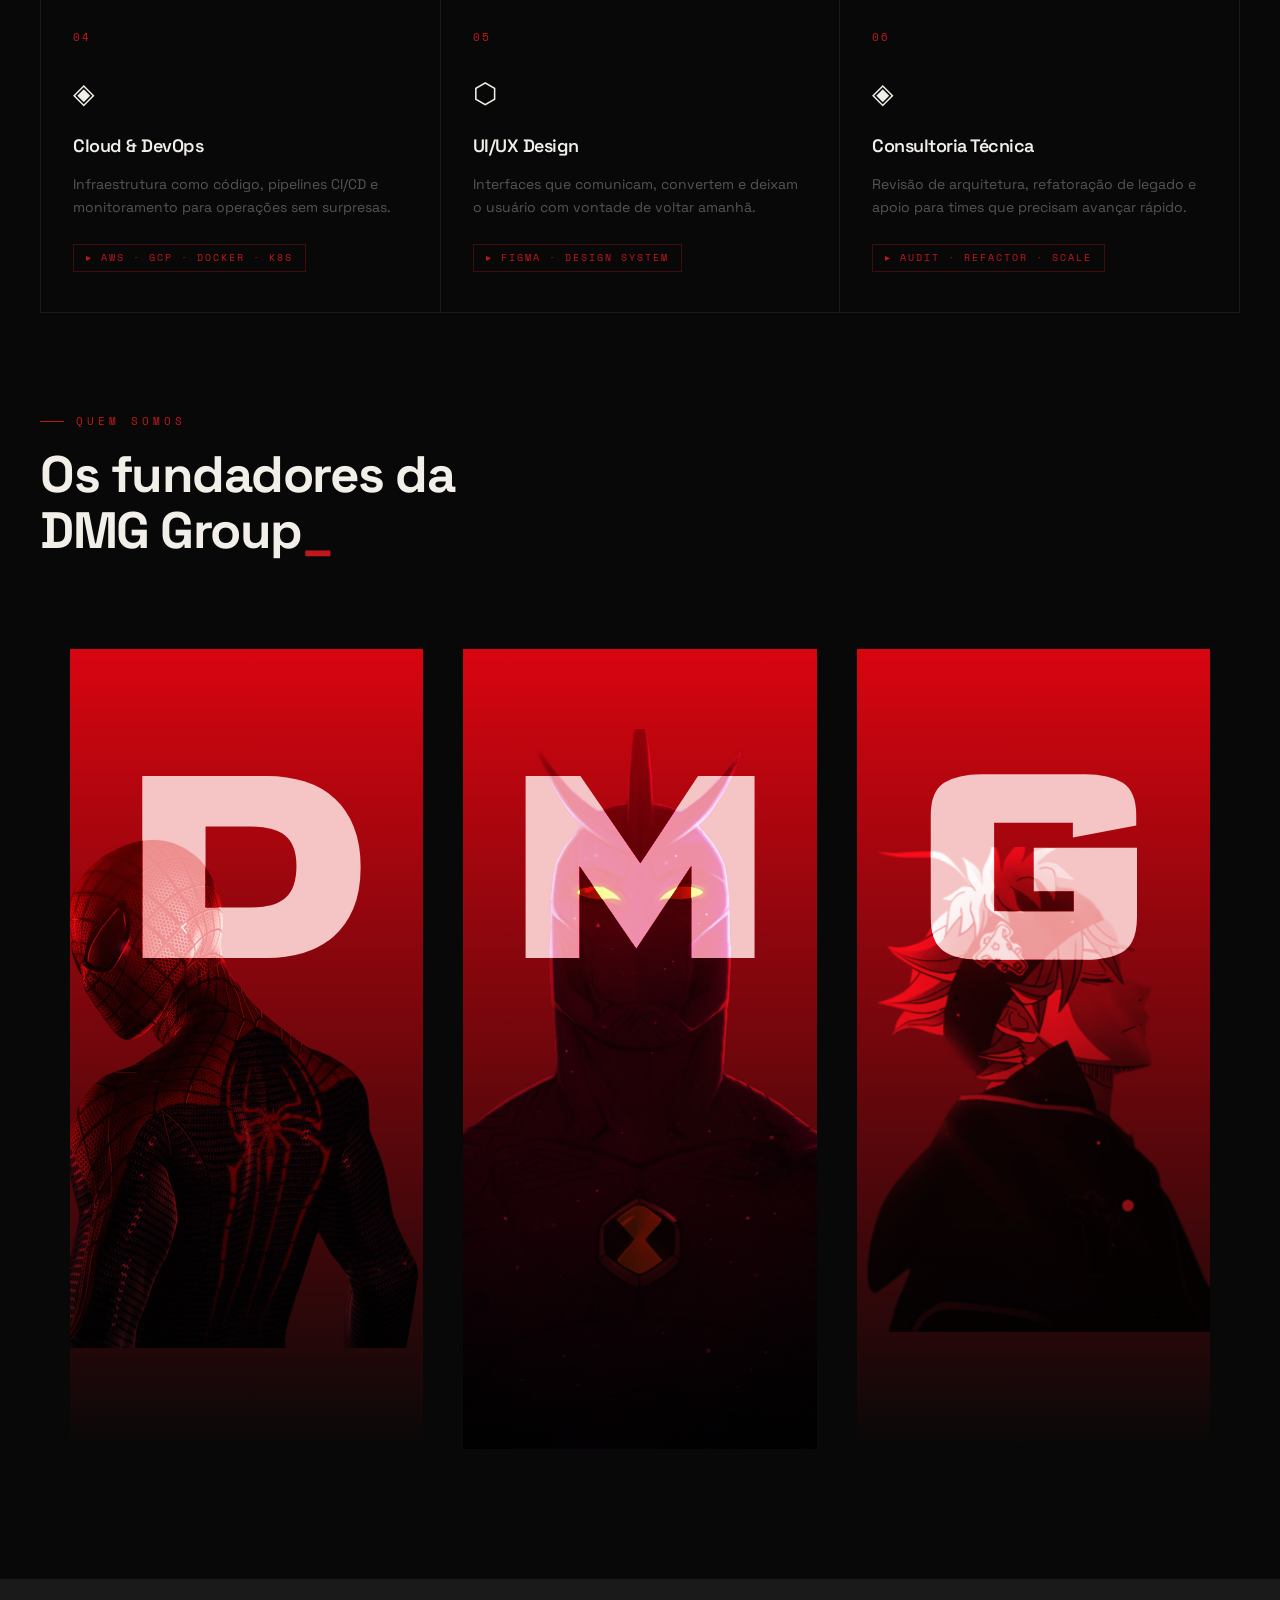
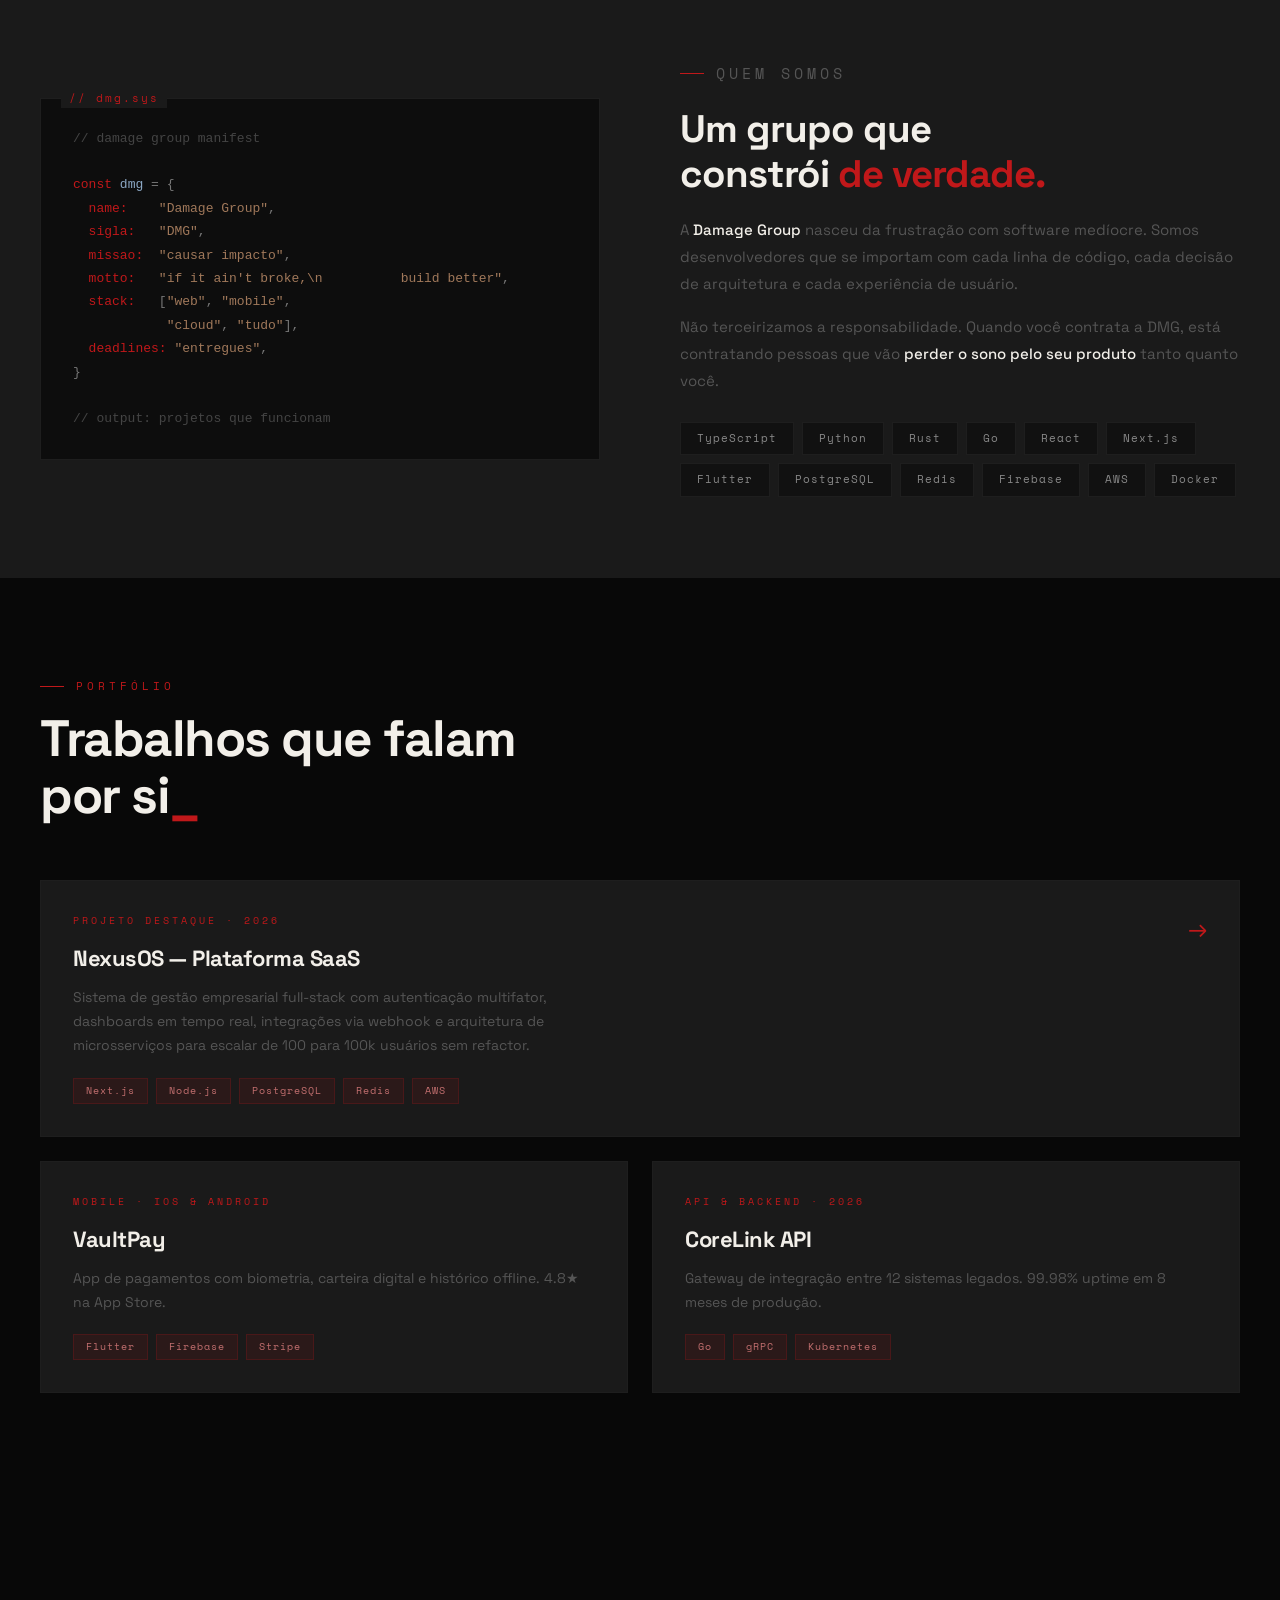
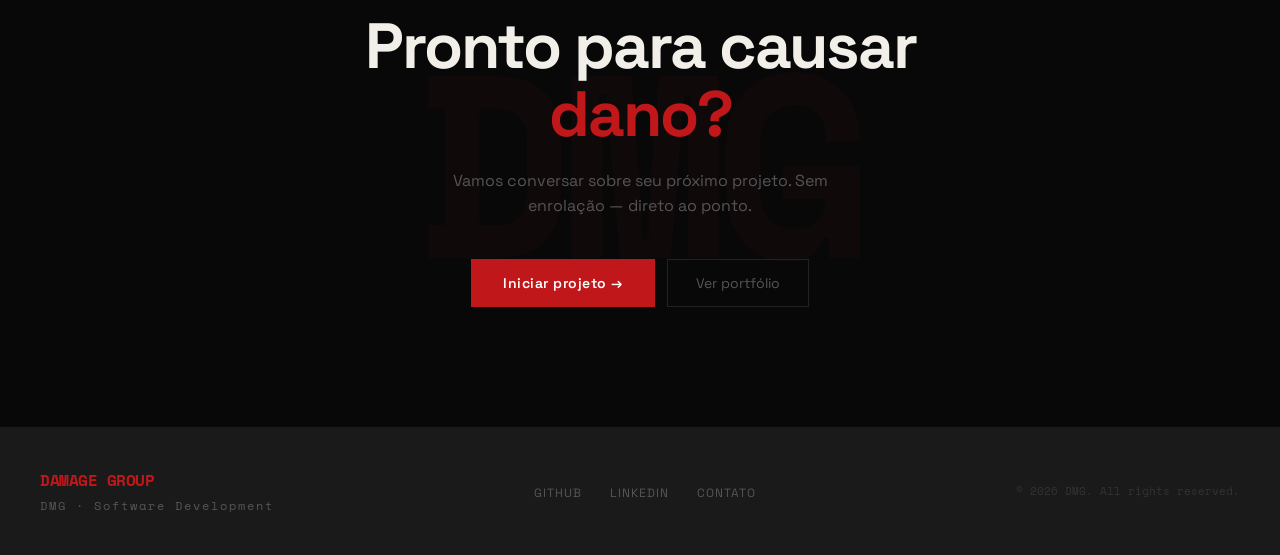
==== commit 8ee8d6d3: "Card-finalized" ====
--- a/DMG_site/damage_group_landing.html
+++ b/DMG_site/damage_group_landing.html
@@ -22,7 +22,7 @@
 
   <!-- HERO -->
   <section class="hero">
-    <canvas id="gridCanvas" class="hero-grid-canvas"></canvas>
+    <div class="hero-grid"></div>
     <div class="hero-light" id="heroLight"></div>
 
     <p class="hero-eyebrow">Damage Group · 2026</p>
@@ -40,9 +40,7 @@
     <div class="hero-actions">
       <button
         class="btn-primary"
-        onclick="
-          sendPrompt('Quero saber mais sobre os serviços da Damage Group')
-        "
+        onclick="sendPrompt('Quero saber mais sobre os serviços da Damage Group')"
       >
         Ver nosso trabalho →
       </button>
@@ -158,22 +156,79 @@
     </div>
   </div>
 </section>
+
+<!-- MEMBERS SECTION -->
 <section class="sectioncard">
   <p class="section-label">Quem somos</p>
   <h2 class="section-title">Os fundadores da DMG Group<span class="cursor">_</span></h2>
+
   <div class="card-display">
+
+    <!-- Card D — esquerdo: info à direita (dentro do card, sobreposta) -->
     <div class="card" id="d">
       <div class="letter">D</div>
-      <img src="images/dan.png" class="photo">  
-    </div>
+      <img src="images/dan.png" class="photo">
+      <!-- Painel: tudo à direita do card -->
+      <div class="member-info info-right" id="info-d">
+        <span class="info-label">// membro</span>
+        <h3 class="info-name">Daniel</h3>
+        <span class="info-age">22 anos</span>
+        <div class="info-divider"></div>
+        <span class="info-stack-label">Stack</span>
+        <div class="info-pills">
+          <span class="info-pill">React</span>
+          <span class="info-pill">Node.js</span>
+          <span class="info-pill">TypeScript</span>
+          <span class="info-pill">PostgreSQL</span>
+          <span class="info-pill">Docker</span>
+        </div>
+      </div>
+    </div>
+
+    <!-- Card M — central: nome/idade à esquerda, stack à direita -->
     <div class="card" id="m">
       <div class="letter">M</div>
       <img src="images/migo.png" class="photo">
-    </div>
+      <!-- Painel esquerdo: nome + idade -->
+      <div class="member-info info-split-left" id="info-m-left">
+        <span class="info-label">// membro</span>
+        <h3 class="info-name">Miguel</h3>
+        <span class="info-age">21 anos</span>
+      </div>
+      <!-- Painel direito: stack -->
+      <div class="member-info info-split-right" id="info-m-right">
+        <span class="info-stack-label">Stack</span>
+        <div class="info-pills">
+          <span class="info-pill">Python</span>
+          <span class="info-pill">Flutter</span>
+          <span class="info-pill">Firebase</span>
+          <span class="info-pill">Go</span>
+          <span class="info-pill">AWS</span>
+        </div>
+      </div>
+    </div>
+
+    <!-- Card G — direito: info à esquerda -->
     <div class="card" id="g">
       <div class="letter">G</div>
       <img src="images/guigui.png" class="photo" id="gui">
-    </div>
+      <!-- Painel: tudo à esquerda do card -->
+      <div class="member-info info-left" id="info-g">
+        <span class="info-label">// membro</span>
+        <h3 class="info-name">Guilherme</h3>
+        <span class="info-age">23 anos</span>
+        <div class="info-divider"></div>
+        <span class="info-stack-label">Stack</span>
+        <div class="info-pills">
+          <span class="info-pill">Rust</span>
+          <span class="info-pill">Next.js</span>
+          <span class="info-pill">Redis</span>
+          <span class="info-pill">Kubernetes</span>
+          <span class="info-pill">GraphQL</span>
+        </div>
+      </div>
+    </div>
+
   </div>
 </section>
 
--- a/DMG_site/css.css
+++ b/DMG_site/css.css
@@ -107,22 +107,59 @@
     overflow: hidden;
   }
 
-  .hero-grid-canvas {
-    position: absolute;
-    inset: 0;
-    z-index: 0;
-    pointer-events: none;
-  }
-
-  .hero-light {
-    display: none;
-  }
+  .hero-grid {
+    position:absolute;
+    inset:0;
+
+    background-image:
+        linear-gradient(rgba(255,255,255,.04) 1px,transparent 1px),
+        linear-gradient(90deg,rgba(255,255,255,.04) 1px,transparent 1px);
+
+    background-size:60px 60px;
+
+    overflow:hidden;
+  }
+
+  .hero-light{
+
+    position:absolute;
+
+    width:600px;
+    height:600px;
+
+    border-radius:50%;
+
+    pointer-events:none;
+
+    left:0;
+    top:0;
+
+    transform:translate(-50%,-50%);
+
+    background:
+
+        radial-gradient(
+            circle,
+            rgba(192,24,26,.35) 0%,
+            rgba(192,24,26,.15) 35%,
+            rgba(192,24,26,0) 75%
+        );
+
+    mix-blend-mode:screen;
+
+    filter:blur(20px);
+
+    transition:
+        transform .08s linear;
+
+    z-index:0;
+}
 
   .hero-glow {
     position: absolute;
     width: 600px;
     height: 600px;
-    background: radial-gradient(circle, rgba(115, 14, 33, 0.25) 0%, transparent 70%);
+    background: radial-gradient(circle, rgba(107,16,32,0.25) 0%, transparent 70%);
     top: -100px;
     right: -100px;
     pointer-events: none;
@@ -307,7 +344,6 @@
     mix-blend-mode: overlay;
 
   }
-
   .card:hover{
     transform: scale(1.05);
   }
@@ -315,13 +351,14 @@
   .card.active{
     transform: scale(1.20);
     z-index: 2;
+    overflow: visible;
+    background: none;
   }
 
   .card.inactive{
     transform: scale(0.8);
     opacity: 0.1;
     margin: 30px;
-    filter: blur(3px);
   }
   #gui{
     transform: scaleX(-1);
@@ -705,3 +742,145 @@
   @keyframes blink { 50% { opacity: 0; } }
   .cursor { animation: blink 1s step-end infinite; color: var(--red); }
 
+  /* ===== MEMBERS SECTION ===== */
+
+  /* Os painéis ficam posicionados absolutamente dentro do .card */
+  .member-info {
+    position: absolute;
+    top: 45%;
+    z-index: 20;
+    pointer-events: none;
+    opacity: 0;
+    display: flex;
+    flex-direction: column;
+    gap: 16px;
+    width: 150%;
+    height: 400px;
+    background: rgba(8, 8, 8, 0.72);
+    backdrop-filter: blur(24px);
+    -webkit-backdrop-filter: blur(24px);
+    border: 1px solid rgba(192, 24, 26, 0.3);
+    padding: 24px 20px;
+    transition: opacity 0.4s ease, transform 0.4s ease;
+  }
+
+  /* Card D (esquerdo) — painel à DIREITA do card, fora dele */
+  .info-right {
+    left: calc(100% + 16px);
+    transform: translateY(-50%) translateX(12px);
+  }
+
+  .info-right.visible {
+    opacity: 1;
+    pointer-events: auto;
+    transform: translateY(-50%) translateX(0);
+  }
+
+  /* Card M (central) — painel de nome/idade à ESQUERDA */
+  .info-split-left {
+    right: calc(100% + 16px);
+    transform: translateY(-50%) translateX(-12px);
+    width: 400px;
+  }
+
+  .info-split-left.visible {
+    opacity: 1;
+    pointer-events: auto;
+    transform: translateY(-50%) translateX(0);
+  }
+
+  /* Card M (central) — painel de stack à DIREITA */
+  .info-split-right {
+    left: calc(100% + 16px);
+    transform: translateY(-50%) translateX(12px);
+    width: 400px;
+  }
+
+  .info-split-right.visible {
+    opacity: 1;
+    pointer-events: auto;
+    transform: translateY(-50%) translateX(0);
+  }
+
+  /* Card G (direito) — painel à ESQUERDA do card, fora dele */
+  .info-left {
+    right: calc(100% + 16px);
+    transform: translateY(-50%) translateX(-12px);
+  }
+
+  .info-left.visible {
+    opacity: 1;
+    pointer-events: auto;
+    transform: translateY(-50%) translateX(0);
+  }
+
+  /* Label tipo "// membro" */
+  .info-label {
+    font-family: var(--mono);
+    font-size: 10px;
+    color: var(--red);
+    letter-spacing: 3px;
+    text-transform: uppercase;
+    display: block;
+  }
+
+  /* Nome do membro */
+  .info-name {
+    font-family: var(--sans);
+    font-size: 30px;
+    font-weight: 700;
+    letter-spacing: -1.5px;
+    line-height: 1;
+    color: var(--white);
+    margin: 0;
+  }
+
+  /* Idade */
+  .info-age {
+    font-family: var(--mono);
+    font-size: 11px;
+    color: var(--muted);
+    letter-spacing: 2px;
+    display: block;
+  }
+
+  /* Divisor */
+  .info-divider {
+    width: 100%;
+    height: 1px;
+    background: rgba(192, 24, 26, 0.3);
+  }
+
+  /* Label "Stack" */
+  .info-stack-label {
+    font-family: var(--mono);
+    font-size: 10px;
+    color: var(--red);
+    letter-spacing: 3px;
+    text-transform: uppercase;
+    display: block;
+  }
+
+  /* Pills de stack */
+  .info-pills {
+    display: flex;
+    flex-wrap: wrap;
+    gap: 6px;
+  }
+
+  .info-pill {
+    background: rgba(192, 24, 26, 0.08);
+    border: 1px solid rgba(192, 24, 26, 0.25);
+    color: #c47070;
+    font-family: var(--mono);
+    font-size: 10px;
+    letter-spacing: 1px;
+    padding: 4px 10px;
+    transition: border-color 0.2s, color 0.2s;
+  }
+
+  .info-pill:hover {
+    border-color: var(--red);
+    color: var(--white);
+  }
+
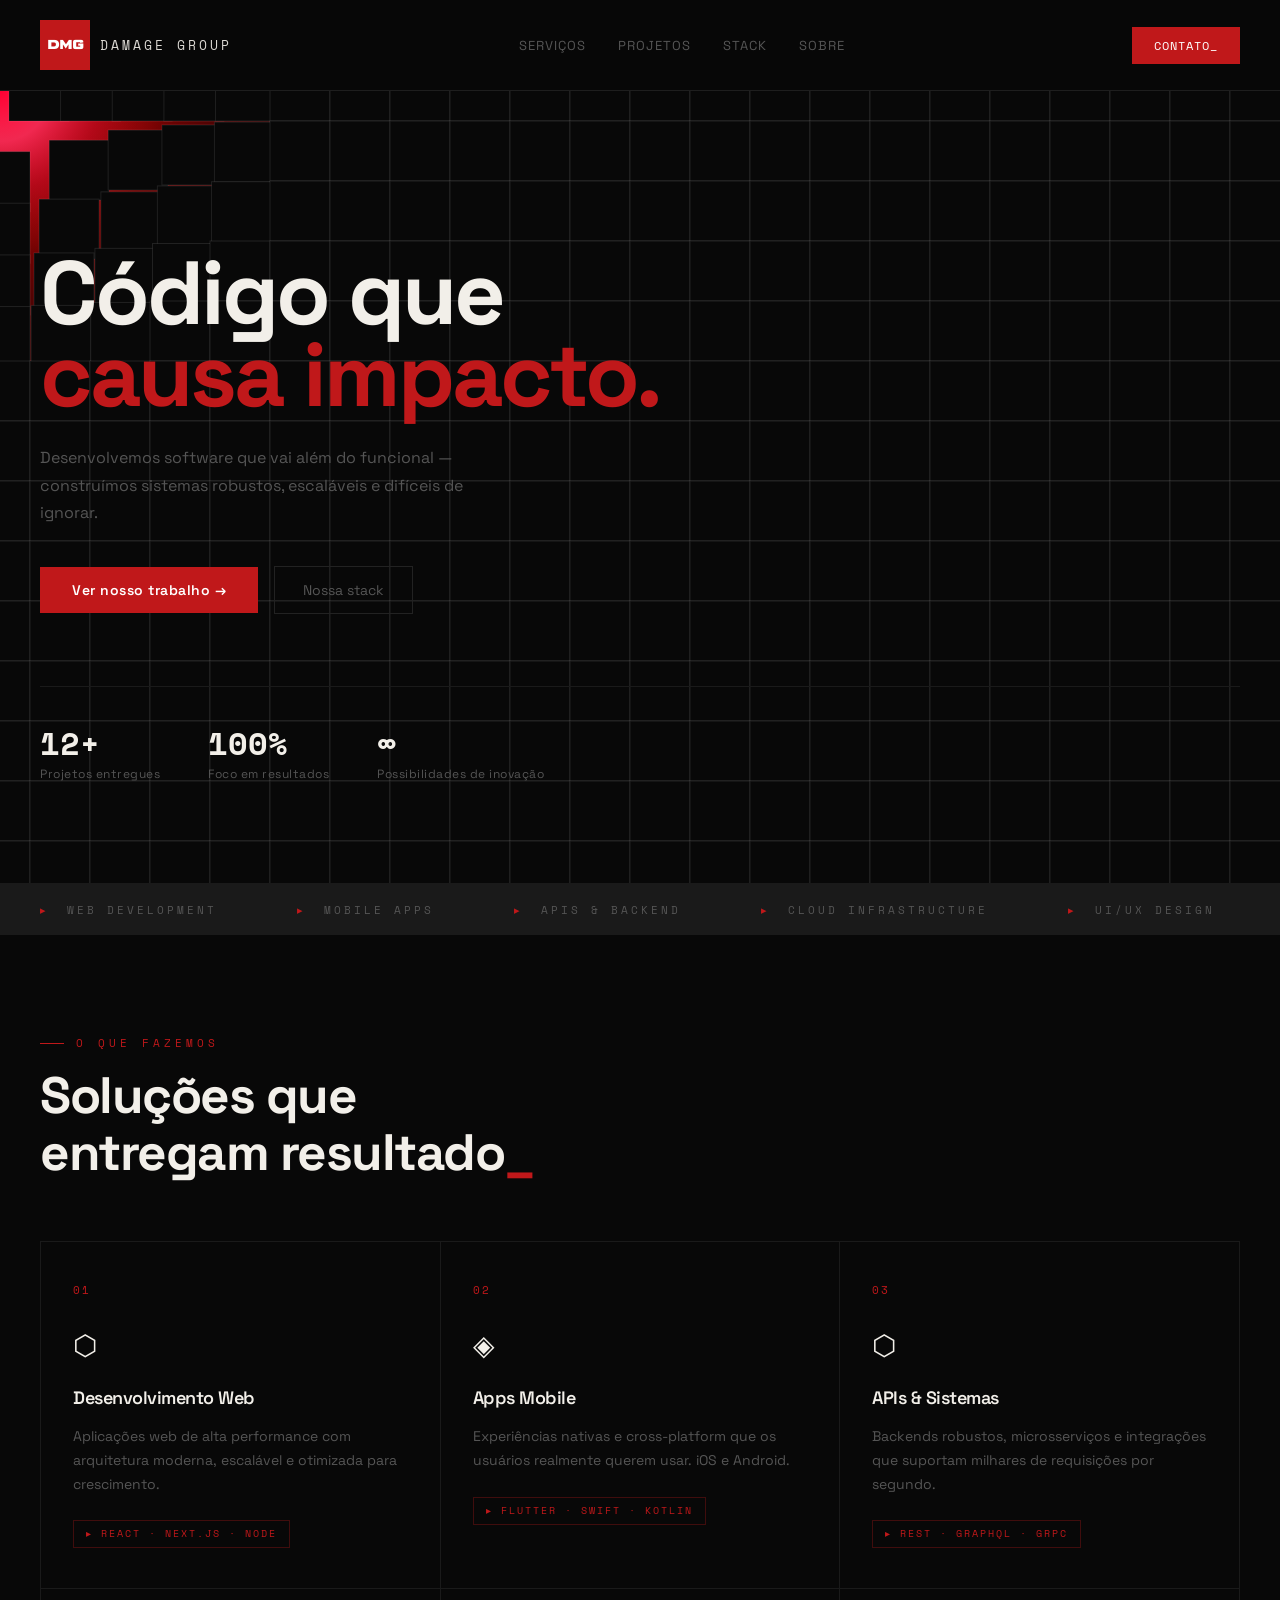
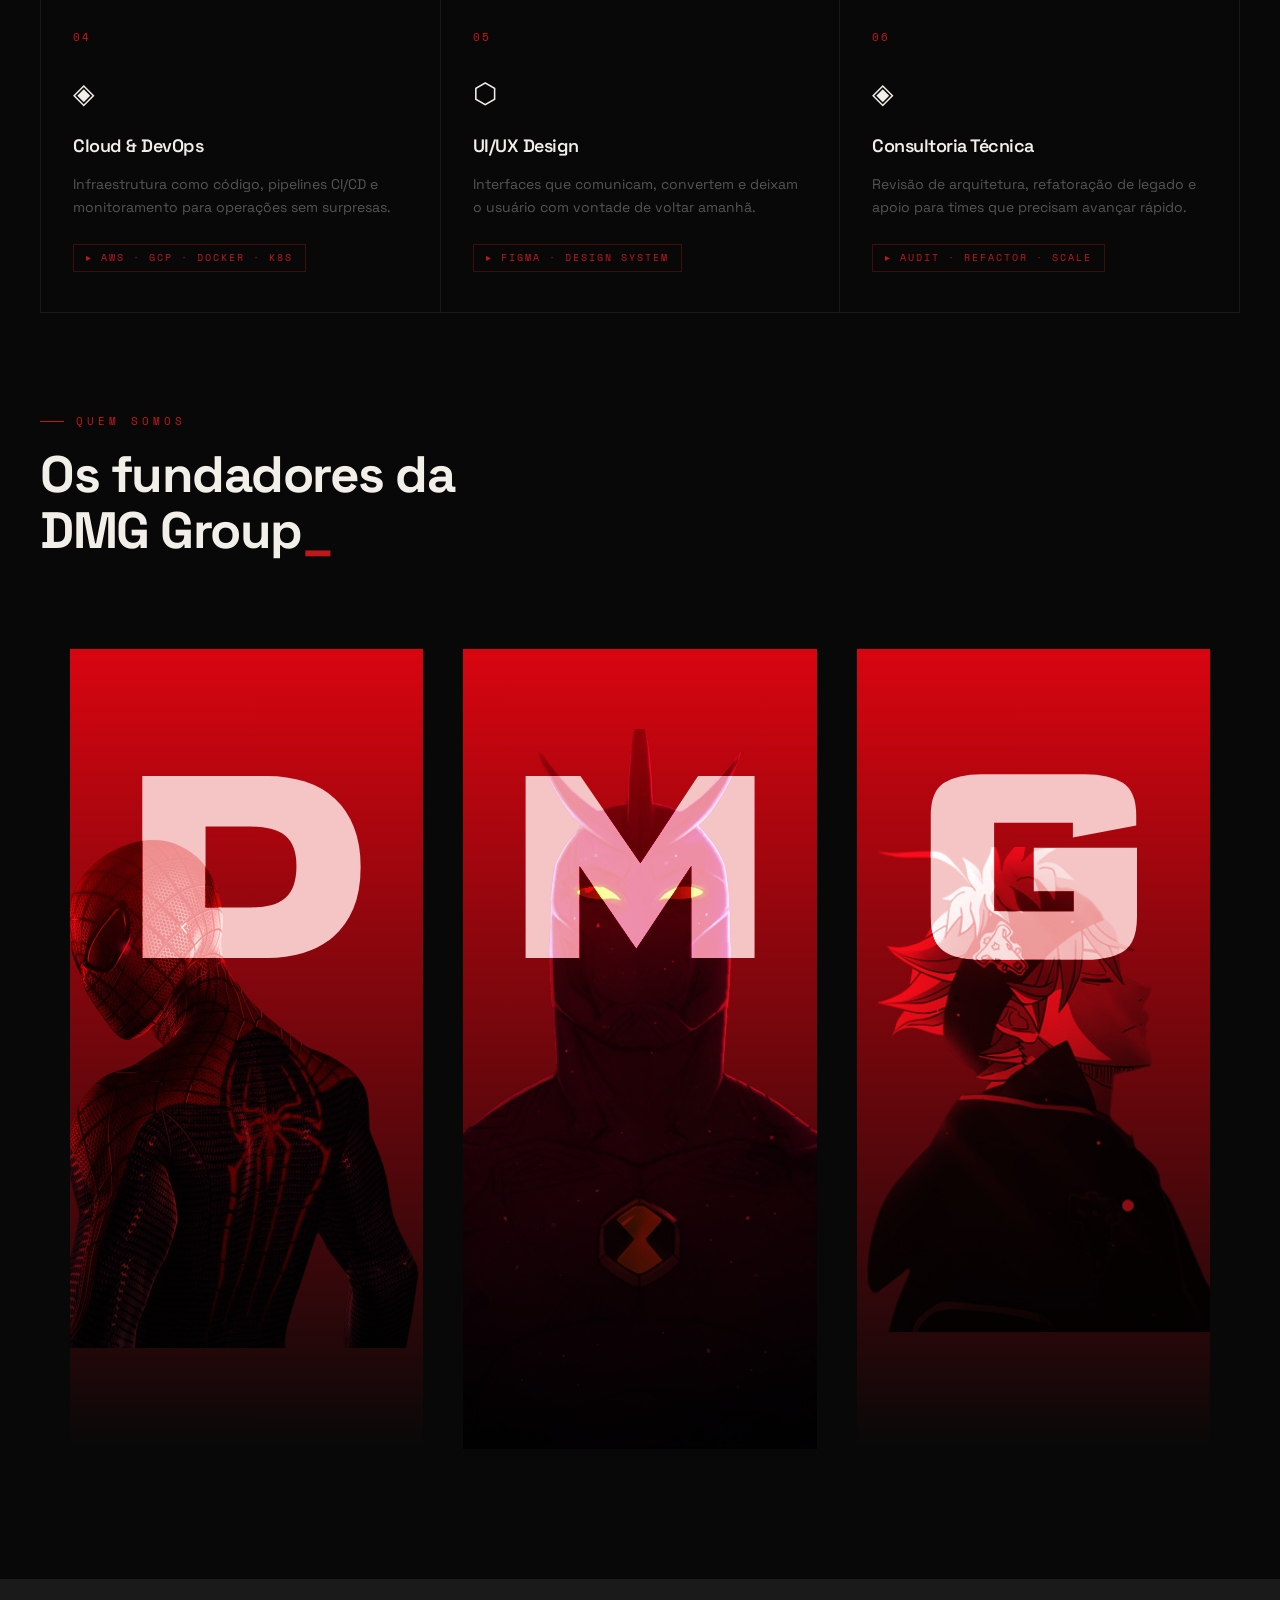
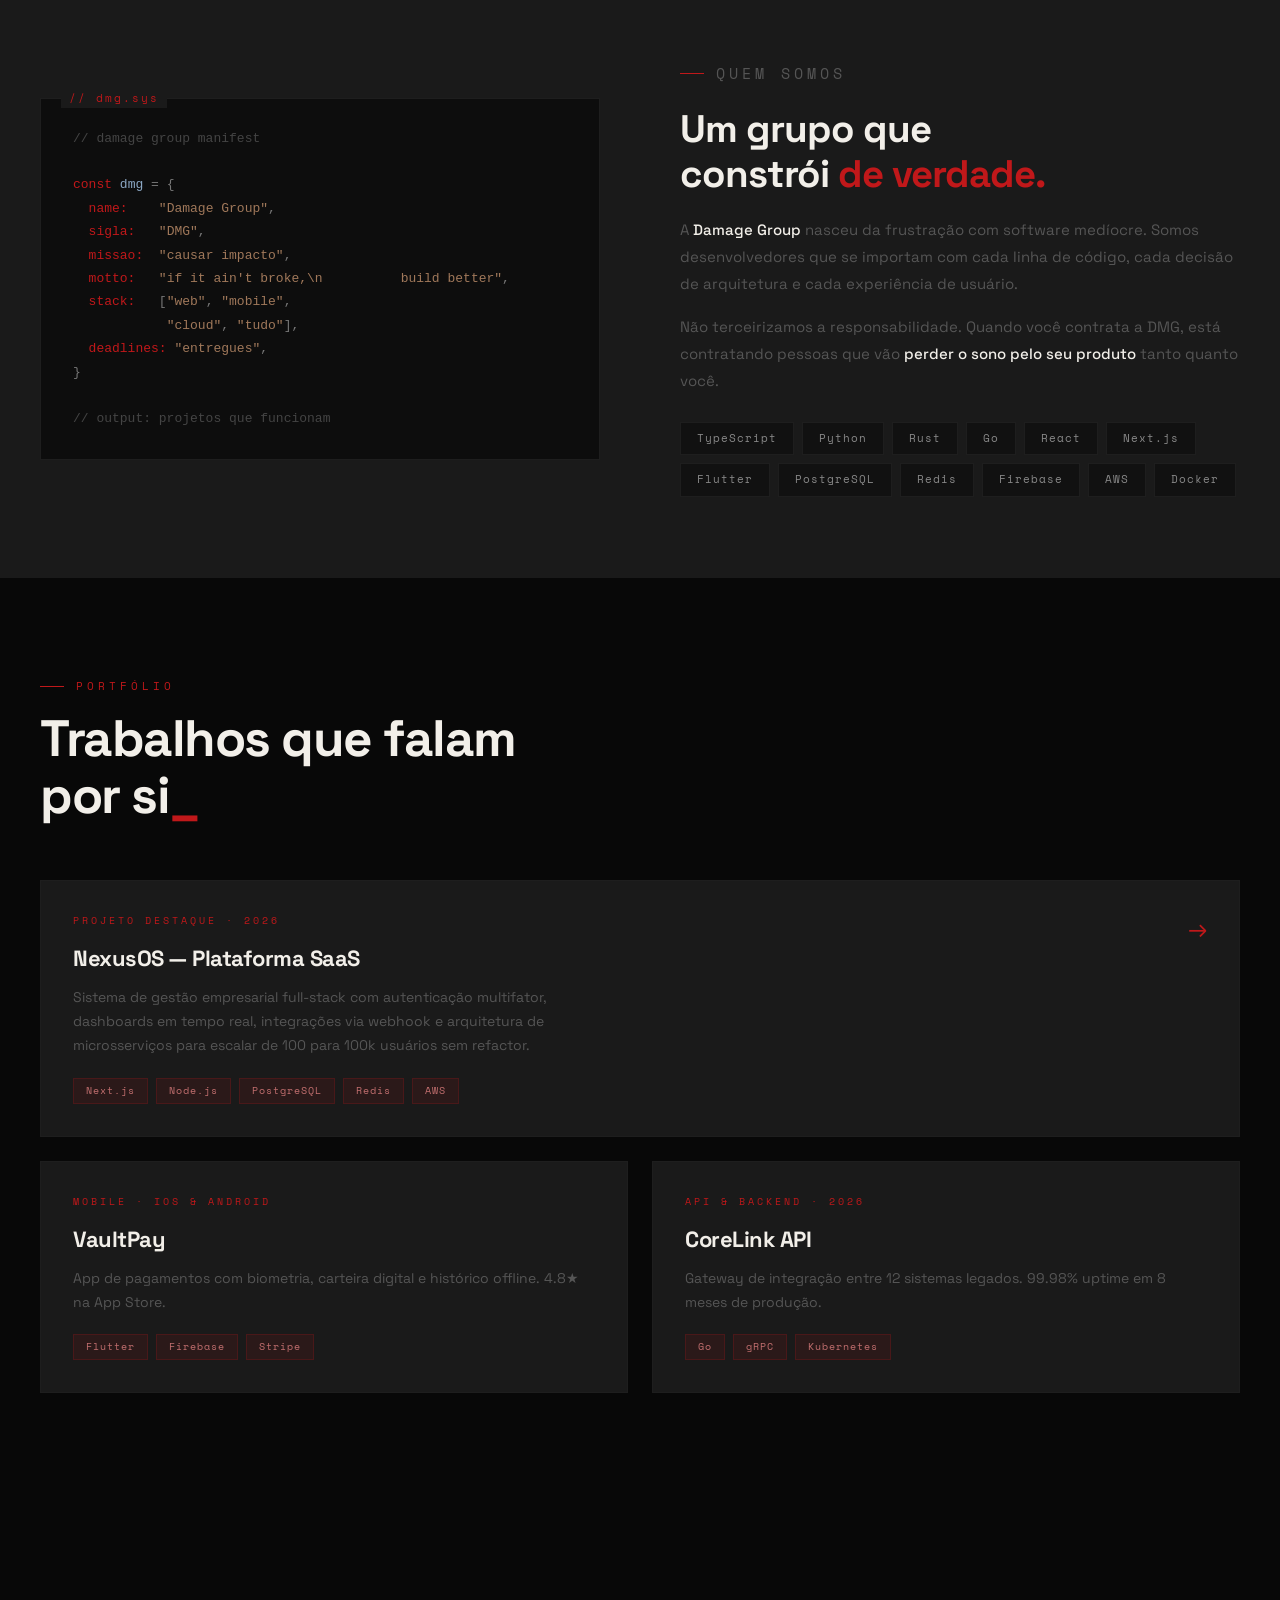
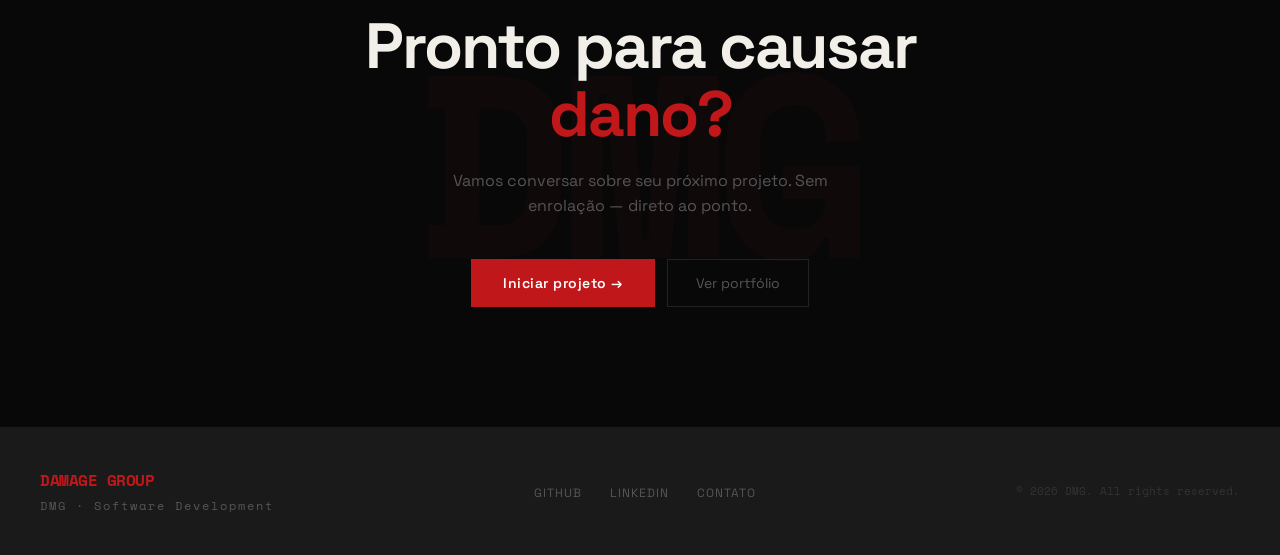
==== commit b53703b8: "Revert "Save"" ====
--- a/DMG_site/damage_group_landing.html
+++ b/DMG_site/damage_group_landing.html
@@ -22,7 +22,7 @@
 
   <!-- HERO -->
   <section class="hero">
-    <div class="hero-grid"></div>
+    <canvas id="gridCanvas" class="hero-grid-canvas"></canvas>
     <div class="hero-light" id="heroLight"></div>
 
     <p class="hero-eyebrow">Damage Group · 2026</p>
@@ -40,7 +40,9 @@
     <div class="hero-actions">
       <button
         class="btn-primary"
-        onclick="sendPrompt('Quero saber mais sobre os serviços da Damage Group')"
+        onclick="
+          sendPrompt('Quero saber mais sobre os serviços da Damage Group')
+        "
       >
         Ver nosso trabalho →
       </button>
@@ -156,79 +158,22 @@
     </div>
   </div>
 </section>
-
-<!-- MEMBERS SECTION -->
 <section class="sectioncard">
   <p class="section-label">Quem somos</p>
   <h2 class="section-title">Os fundadores da DMG Group<span class="cursor">_</span></h2>
-
   <div class="card-display">
-
-    <!-- Card D — esquerdo: info à direita (dentro do card, sobreposta) -->
     <div class="card" id="d">
       <div class="letter">D</div>
-      <img src="images/dan.png" class="photo">
-      <!-- Painel: tudo à direita do card -->
-      <div class="member-info info-right" id="info-d">
-        <span class="info-label">// membro</span>
-        <h3 class="info-name">Daniel</h3>
-        <span class="info-age">22 anos</span>
-        <div class="info-divider"></div>
-        <span class="info-stack-label">Stack</span>
-        <div class="info-pills">
-          <span class="info-pill">React</span>
-          <span class="info-pill">Node.js</span>
-          <span class="info-pill">TypeScript</span>
-          <span class="info-pill">PostgreSQL</span>
-          <span class="info-pill">Docker</span>
-        </div>
-      </div>
-    </div>
-
-    <!-- Card M — central: nome/idade à esquerda, stack à direita -->
+      <img src="images/dan.png" class="photo">  
+    </div>
     <div class="card" id="m">
       <div class="letter">M</div>
       <img src="images/migo.png" class="photo">
-      <!-- Painel esquerdo: nome + idade -->
-      <div class="member-info info-split-left" id="info-m-left">
-        <span class="info-label">// membro</span>
-        <h3 class="info-name">Miguel</h3>
-        <span class="info-age">21 anos</span>
-      </div>
-      <!-- Painel direito: stack -->
-      <div class="member-info info-split-right" id="info-m-right">
-        <span class="info-stack-label">Stack</span>
-        <div class="info-pills">
-          <span class="info-pill">Python</span>
-          <span class="info-pill">Flutter</span>
-          <span class="info-pill">Firebase</span>
-          <span class="info-pill">Go</span>
-          <span class="info-pill">AWS</span>
-        </div>
-      </div>
-    </div>
-
-    <!-- Card G — direito: info à esquerda -->
+    </div>
     <div class="card" id="g">
       <div class="letter">G</div>
       <img src="images/guigui.png" class="photo" id="gui">
-      <!-- Painel: tudo à esquerda do card -->
-      <div class="member-info info-left" id="info-g">
-        <span class="info-label">// membro</span>
-        <h3 class="info-name">Guilherme</h3>
-        <span class="info-age">23 anos</span>
-        <div class="info-divider"></div>
-        <span class="info-stack-label">Stack</span>
-        <div class="info-pills">
-          <span class="info-pill">Rust</span>
-          <span class="info-pill">Next.js</span>
-          <span class="info-pill">Redis</span>
-          <span class="info-pill">Kubernetes</span>
-          <span class="info-pill">GraphQL</span>
-        </div>
-      </div>
-    </div>
-
+    </div>
   </div>
 </section>
 
--- a/DMG_site/css.css
+++ b/DMG_site/css.css
@@ -107,59 +107,22 @@
     overflow: hidden;
   }
 
-  .hero-grid {
-    position:absolute;
-    inset:0;
-
-    background-image:
-        linear-gradient(rgba(255,255,255,.04) 1px,transparent 1px),
-        linear-gradient(90deg,rgba(255,255,255,.04) 1px,transparent 1px);
-
-    background-size:60px 60px;
-
-    overflow:hidden;
-  }
-
-  .hero-light{
-
-    position:absolute;
-
-    width:600px;
-    height:600px;
-
-    border-radius:50%;
-
-    pointer-events:none;
-
-    left:0;
-    top:0;
-
-    transform:translate(-50%,-50%);
-
-    background:
-
-        radial-gradient(
-            circle,
-            rgba(192,24,26,.35) 0%,
-            rgba(192,24,26,.15) 35%,
-            rgba(192,24,26,0) 75%
-        );
-
-    mix-blend-mode:screen;
-
-    filter:blur(20px);
-
-    transition:
-        transform .08s linear;
-
-    z-index:0;
-}
+  .hero-grid-canvas {
+    position: absolute;
+    inset: 0;
+    z-index: 0;
+    pointer-events: none;
+  }
+
+  .hero-light {
+    display: none;
+  }
 
   .hero-glow {
     position: absolute;
     width: 600px;
     height: 600px;
-    background: radial-gradient(circle, rgba(107,16,32,0.25) 0%, transparent 70%);
+    background: radial-gradient(circle, rgba(115, 14, 33, 0.25) 0%, transparent 70%);
     top: -100px;
     right: -100px;
     pointer-events: none;
@@ -344,6 +307,7 @@
     mix-blend-mode: overlay;
 
   }
+
   .card:hover{
     transform: scale(1.05);
   }
@@ -351,14 +315,13 @@
   .card.active{
     transform: scale(1.20);
     z-index: 2;
-    overflow: visible;
-    background: none;
   }
 
   .card.inactive{
     transform: scale(0.8);
     opacity: 0.1;
     margin: 30px;
+    filter: blur(3px);
   }
   #gui{
     transform: scaleX(-1);
@@ -742,145 +705,3 @@
   @keyframes blink { 50% { opacity: 0; } }
   .cursor { animation: blink 1s step-end infinite; color: var(--red); }
 
-  /* ===== MEMBERS SECTION ===== */
-
-  /* Os painéis ficam posicionados absolutamente dentro do .card */
-  .member-info {
-    position: absolute;
-    top: 45%;
-    z-index: 20;
-    pointer-events: none;
-    opacity: 0;
-    display: flex;
-    flex-direction: column;
-    gap: 16px;
-    width: 150%;
-    height: 400px;
-    background: rgba(8, 8, 8, 0.72);
-    backdrop-filter: blur(24px);
-    -webkit-backdrop-filter: blur(24px);
-    border: 1px solid rgba(192, 24, 26, 0.3);
-    padding: 24px 20px;
-    transition: opacity 0.4s ease, transform 0.4s ease;
-  }
-
-  /* Card D (esquerdo) — painel à DIREITA do card, fora dele */
-  .info-right {
-    left: calc(100% + 16px);
-    transform: translateY(-50%) translateX(12px);
-  }
-
-  .info-right.visible {
-    opacity: 1;
-    pointer-events: auto;
-    transform: translateY(-50%) translateX(0);
-  }
-
-  /* Card M (central) — painel de nome/idade à ESQUERDA */
-  .info-split-left {
-    right: calc(100% + 16px);
-    transform: translateY(-50%) translateX(-12px);
-    width: 400px;
-  }
-
-  .info-split-left.visible {
-    opacity: 1;
-    pointer-events: auto;
-    transform: translateY(-50%) translateX(0);
-  }
-
-  /* Card M (central) — painel de stack à DIREITA */
-  .info-split-right {
-    left: calc(100% + 16px);
-    transform: translateY(-50%) translateX(12px);
-    width: 400px;
-  }
-
-  .info-split-right.visible {
-    opacity: 1;
-    pointer-events: auto;
-    transform: translateY(-50%) translateX(0);
-  }
-
-  /* Card G (direito) — painel à ESQUERDA do card, fora dele */
-  .info-left {
-    right: calc(100% + 16px);
-    transform: translateY(-50%) translateX(-12px);
-  }
-
-  .info-left.visible {
-    opacity: 1;
-    pointer-events: auto;
-    transform: translateY(-50%) translateX(0);
-  }
-
-  /* Label tipo "// membro" */
-  .info-label {
-    font-family: var(--mono);
-    font-size: 10px;
-    color: var(--red);
-    letter-spacing: 3px;
-    text-transform: uppercase;
-    display: block;
-  }
-
-  /* Nome do membro */
-  .info-name {
-    font-family: var(--sans);
-    font-size: 30px;
-    font-weight: 700;
-    letter-spacing: -1.5px;
-    line-height: 1;
-    color: var(--white);
-    margin: 0;
-  }
-
-  /* Idade */
-  .info-age {
-    font-family: var(--mono);
-    font-size: 11px;
-    color: var(--muted);
-    letter-spacing: 2px;
-    display: block;
-  }
-
-  /* Divisor */
-  .info-divider {
-    width: 100%;
-    height: 1px;
-    background: rgba(192, 24, 26, 0.3);
-  }
-
-  /* Label "Stack" */
-  .info-stack-label {
-    font-family: var(--mono);
-    font-size: 10px;
-    color: var(--red);
-    letter-spacing: 3px;
-    text-transform: uppercase;
-    display: block;
-  }
-
-  /* Pills de stack */
-  .info-pills {
-    display: flex;
-    flex-wrap: wrap;
-    gap: 6px;
-  }
-
-  .info-pill {
-    background: rgba(192, 24, 26, 0.08);
-    border: 1px solid rgba(192, 24, 26, 0.25);
-    color: #c47070;
-    font-family: var(--mono);
-    font-size: 10px;
-    letter-spacing: 1px;
-    padding: 4px 10px;
-    transition: border-color 0.2s, color 0.2s;
-  }
-
-  .info-pill:hover {
-    border-color: var(--red);
-    color: var(--white);
-  }
-
